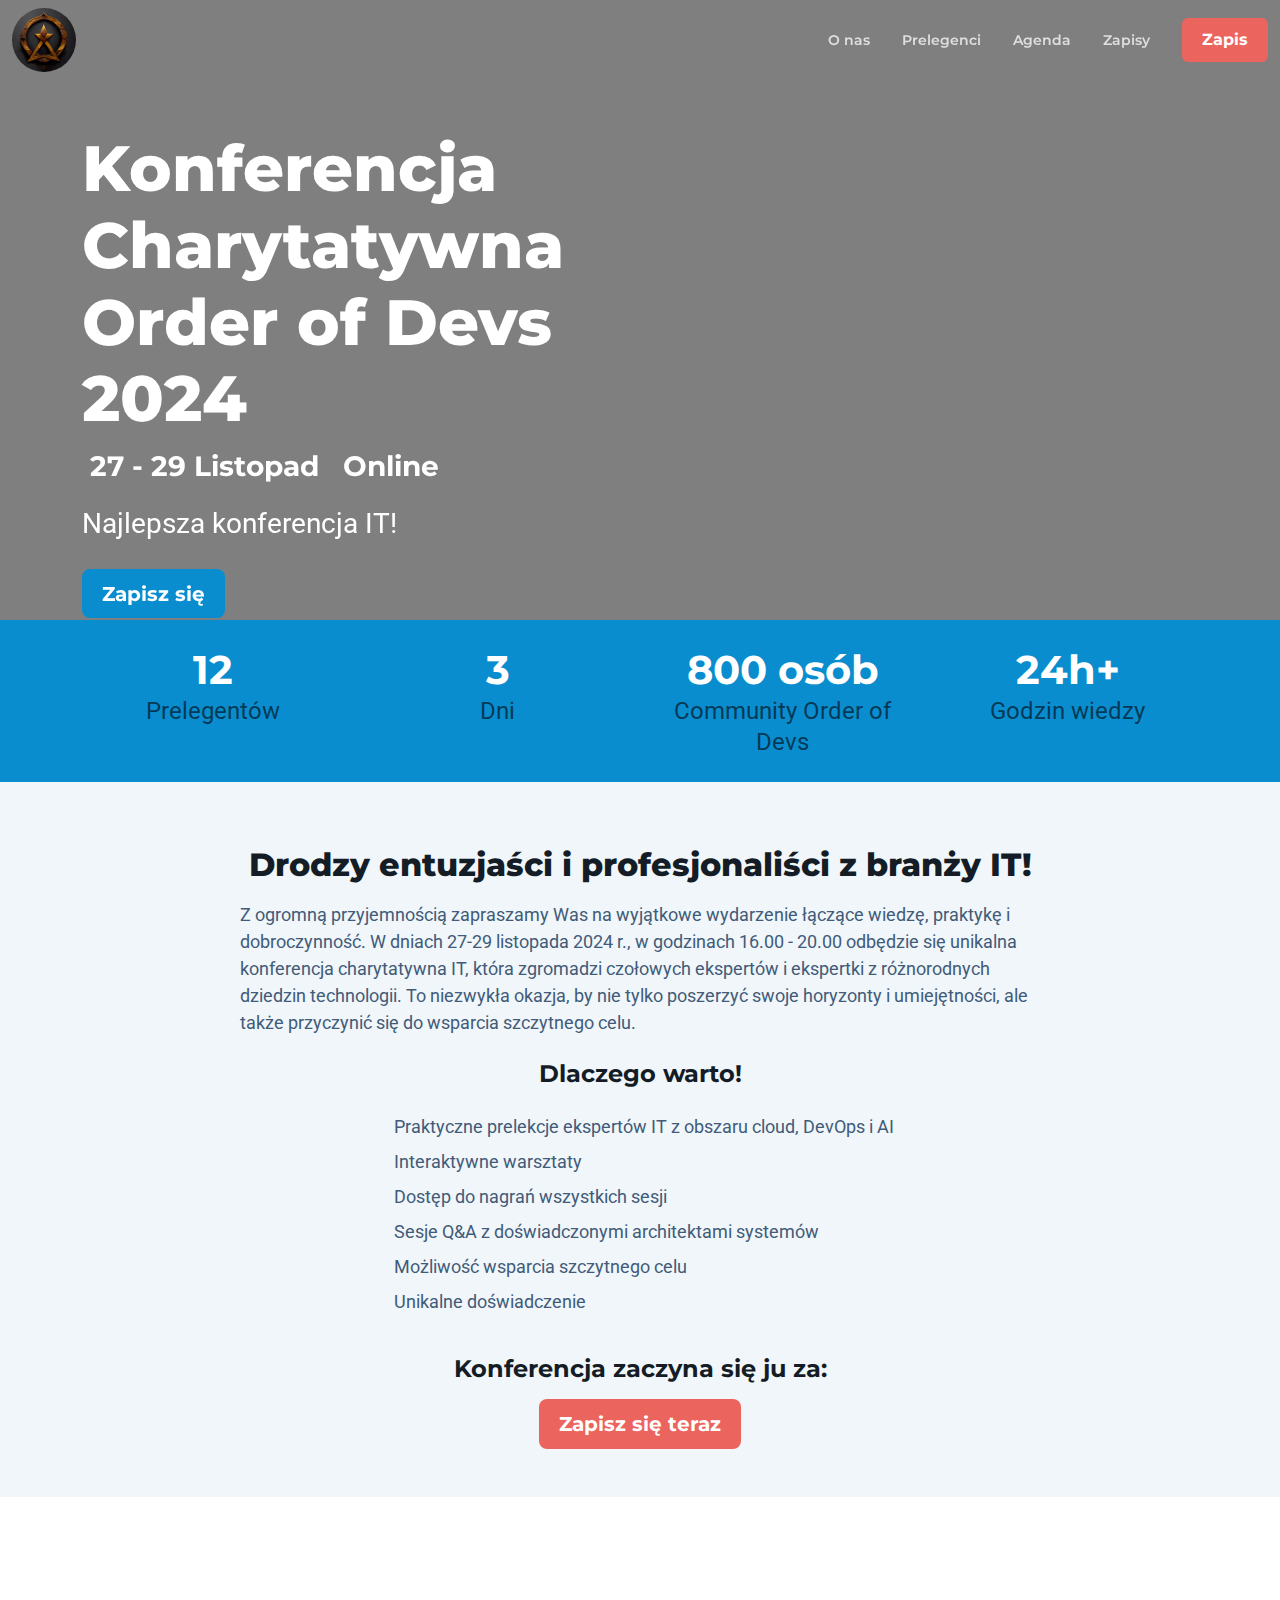
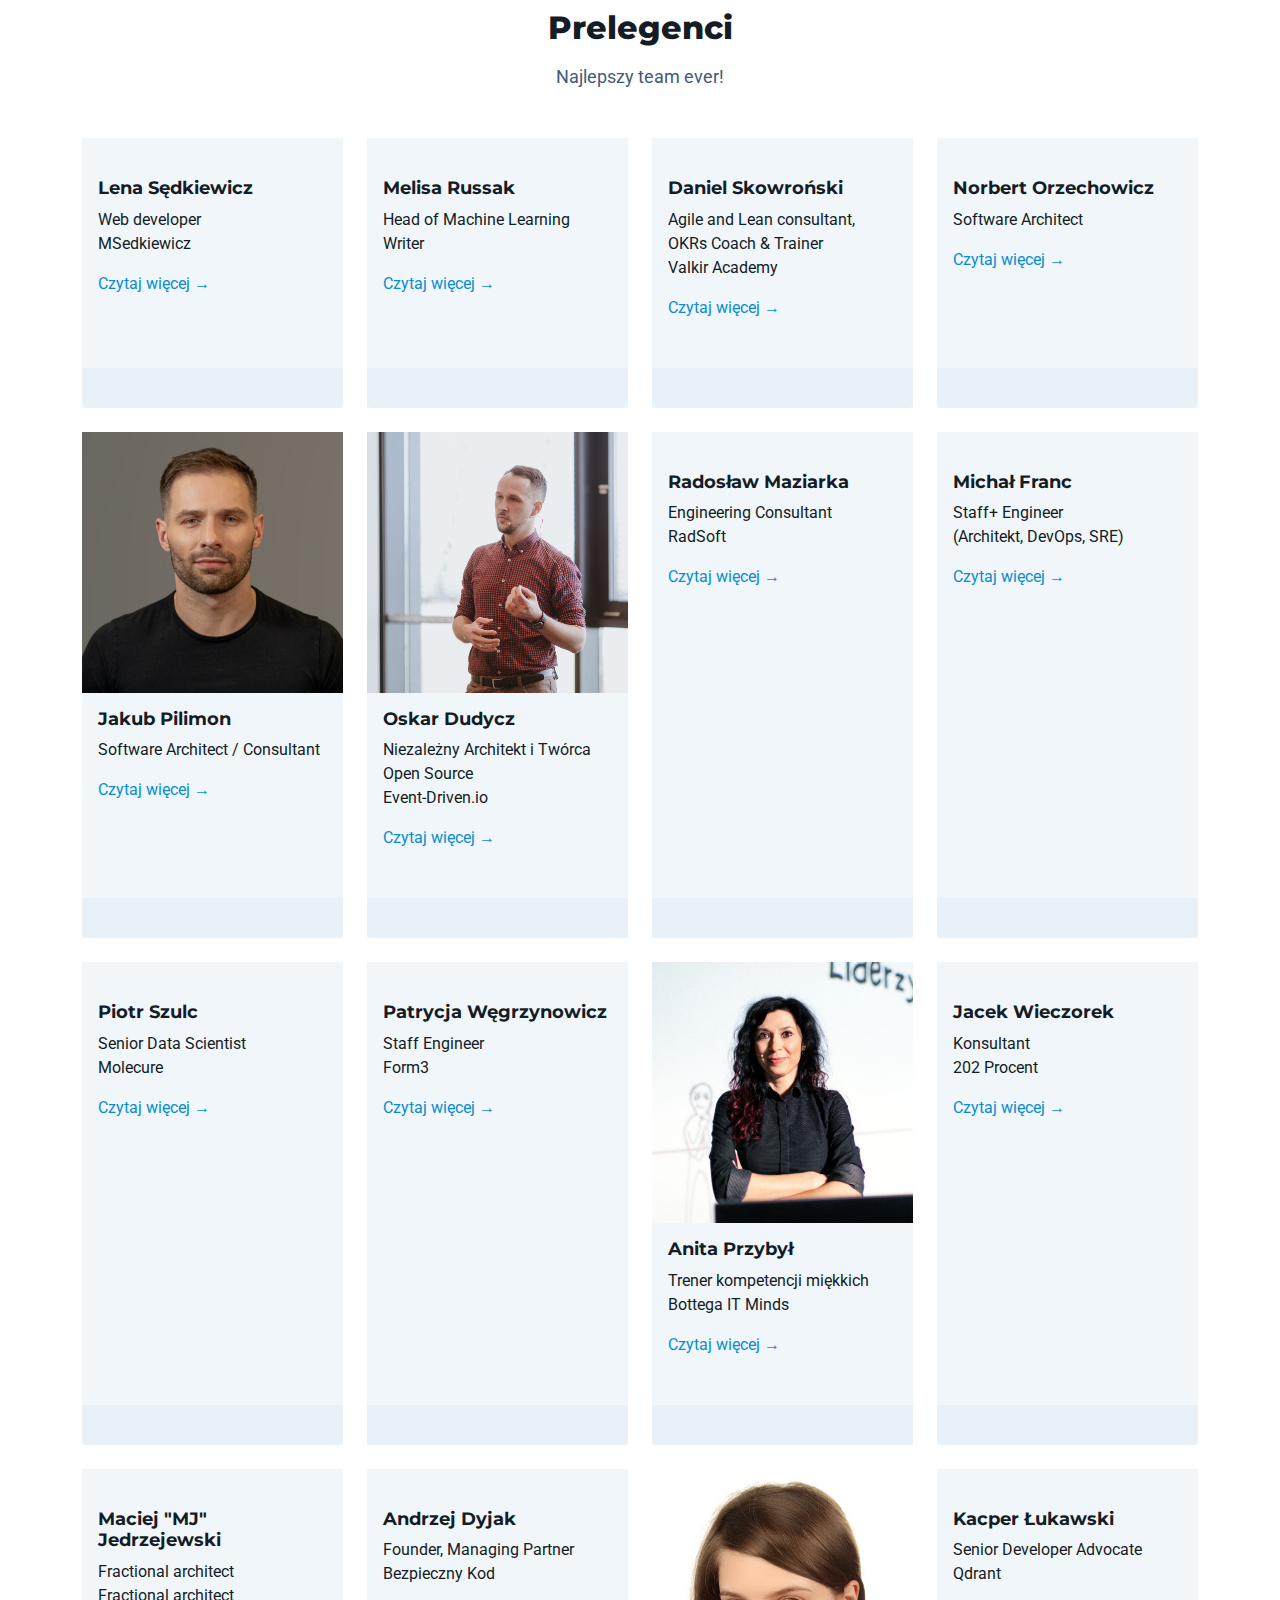
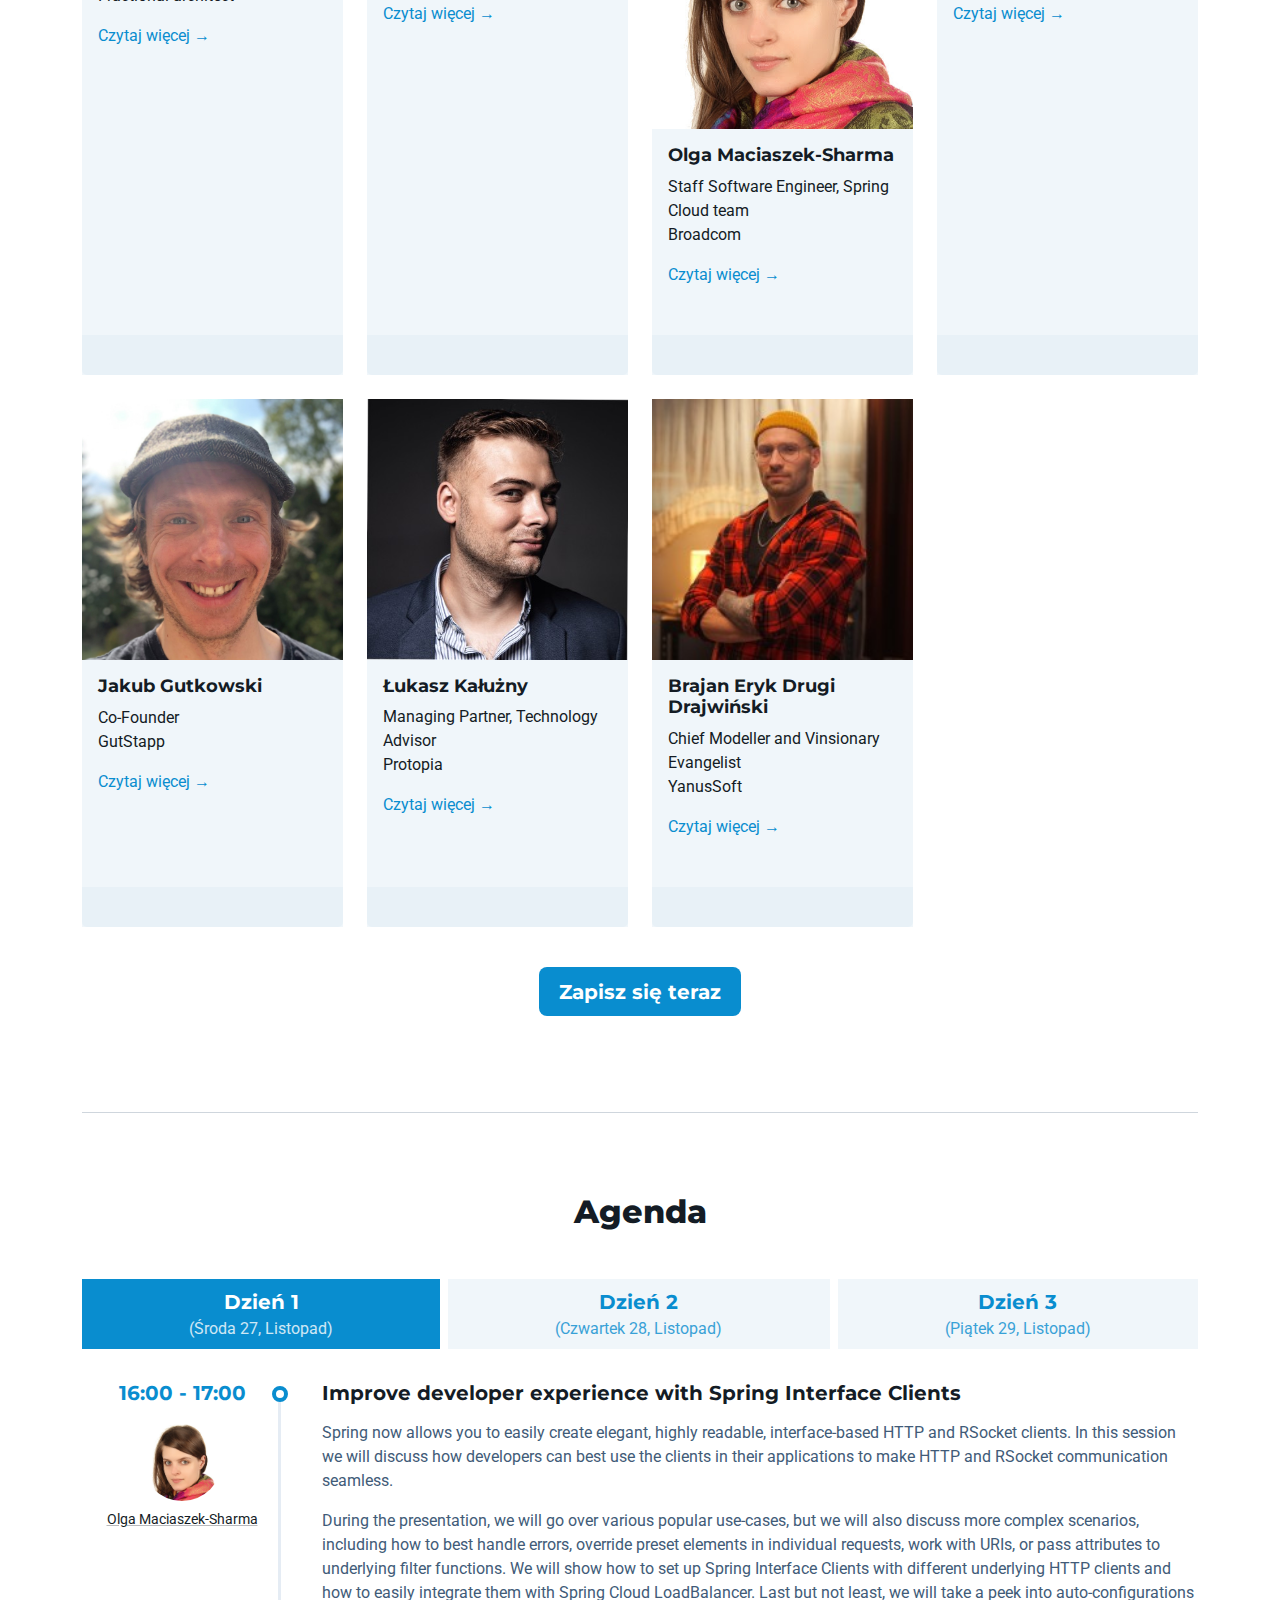
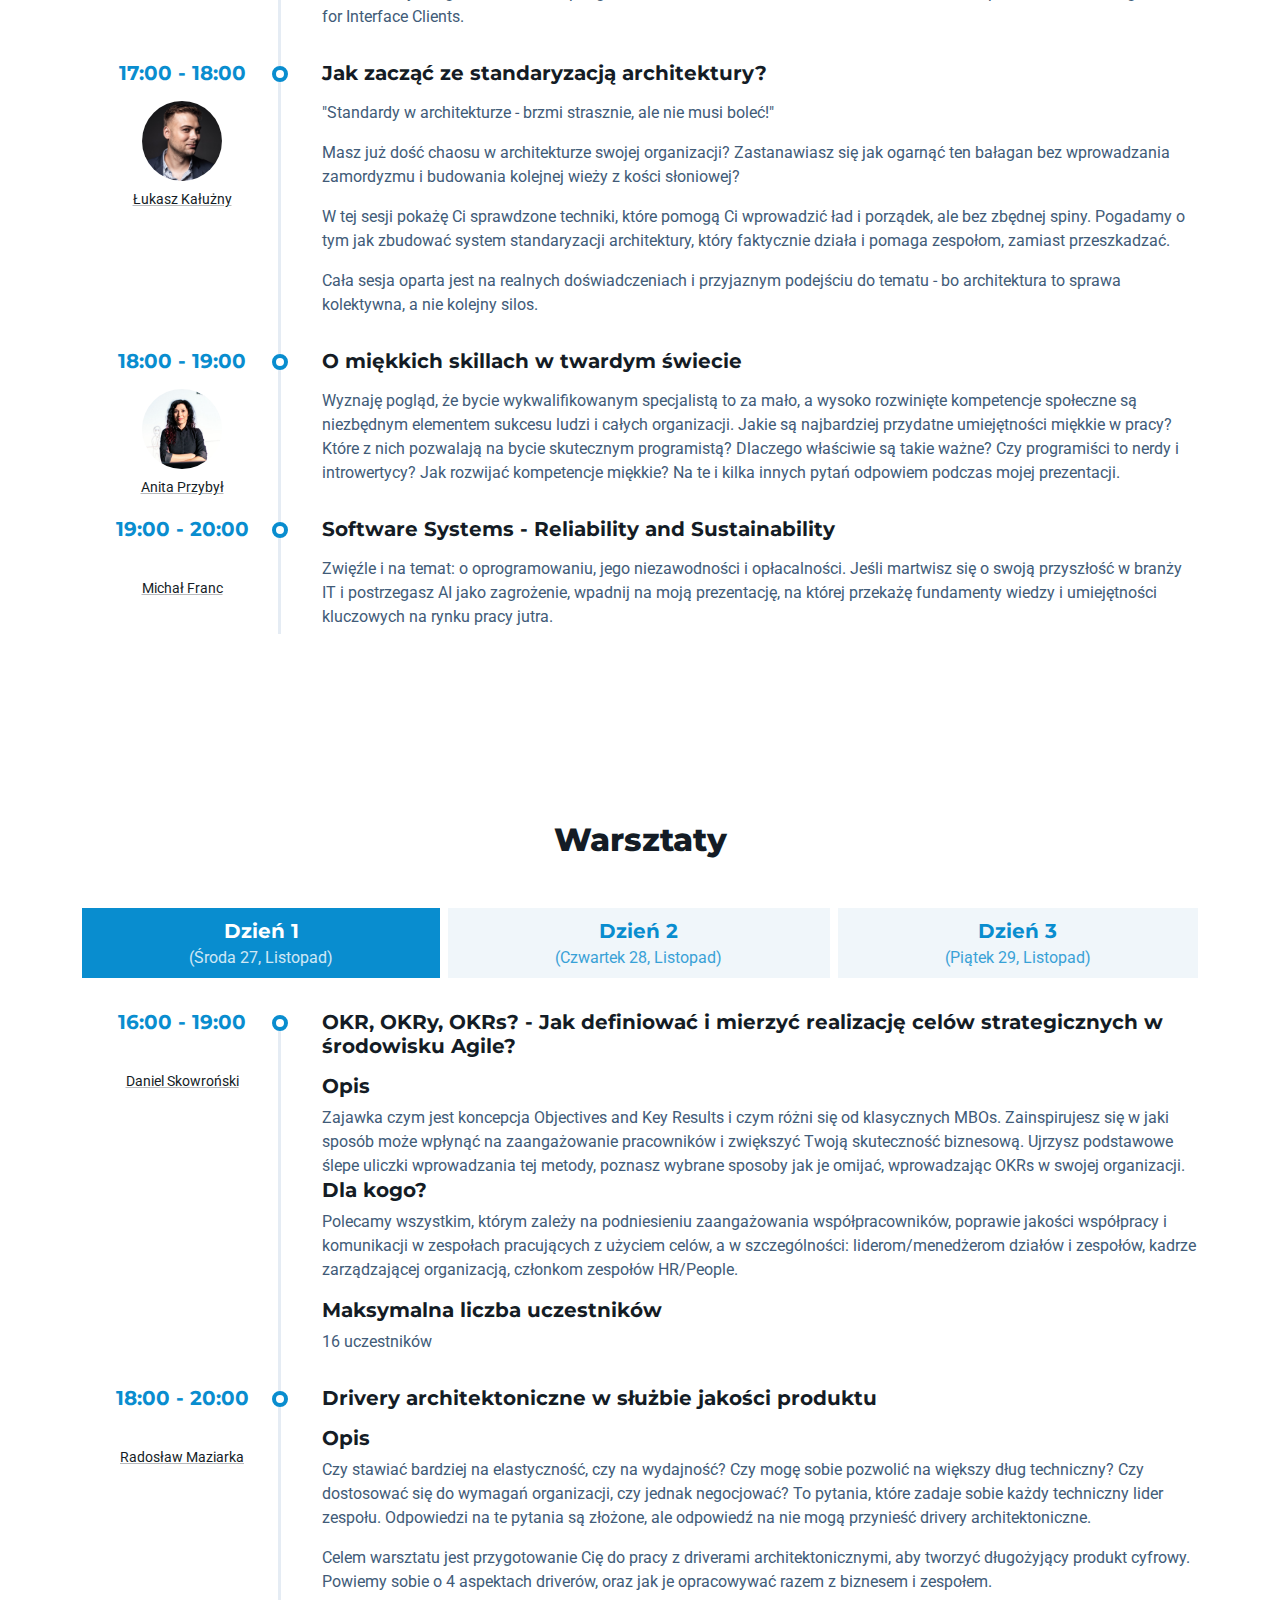
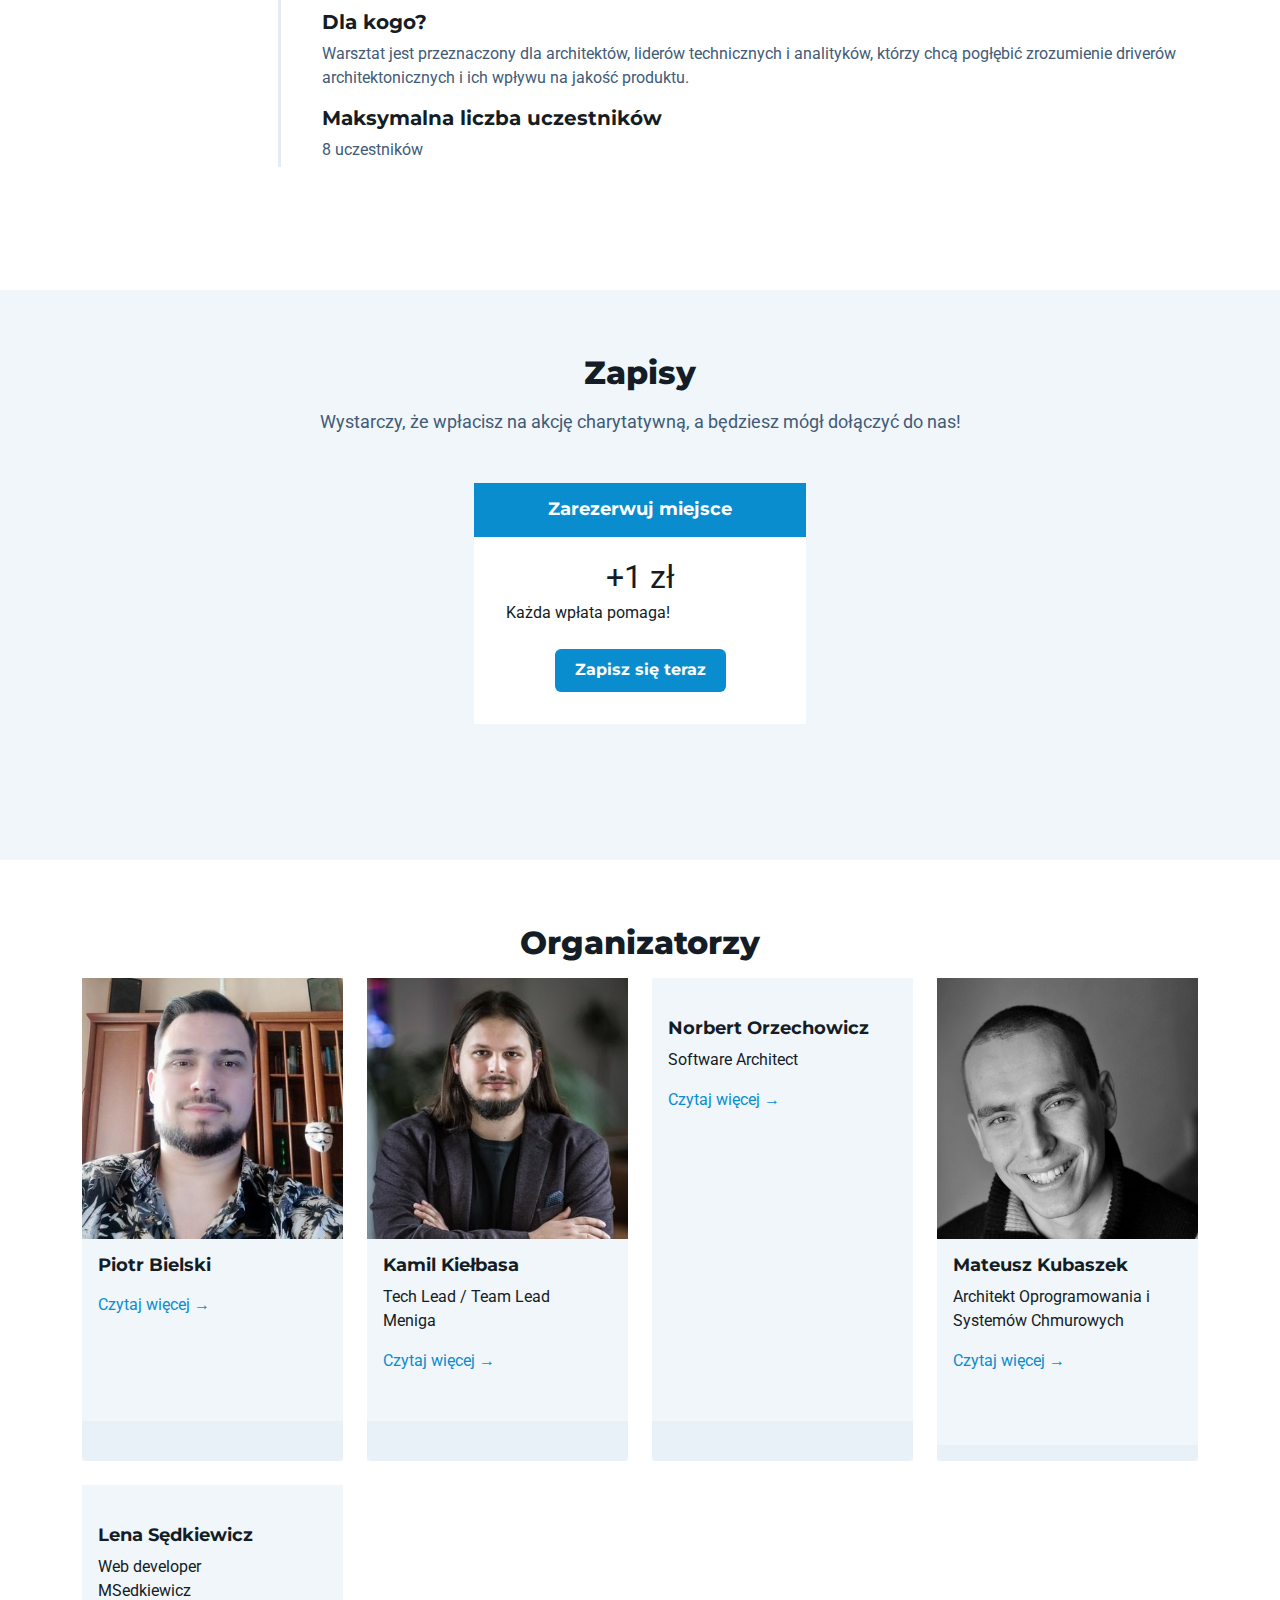
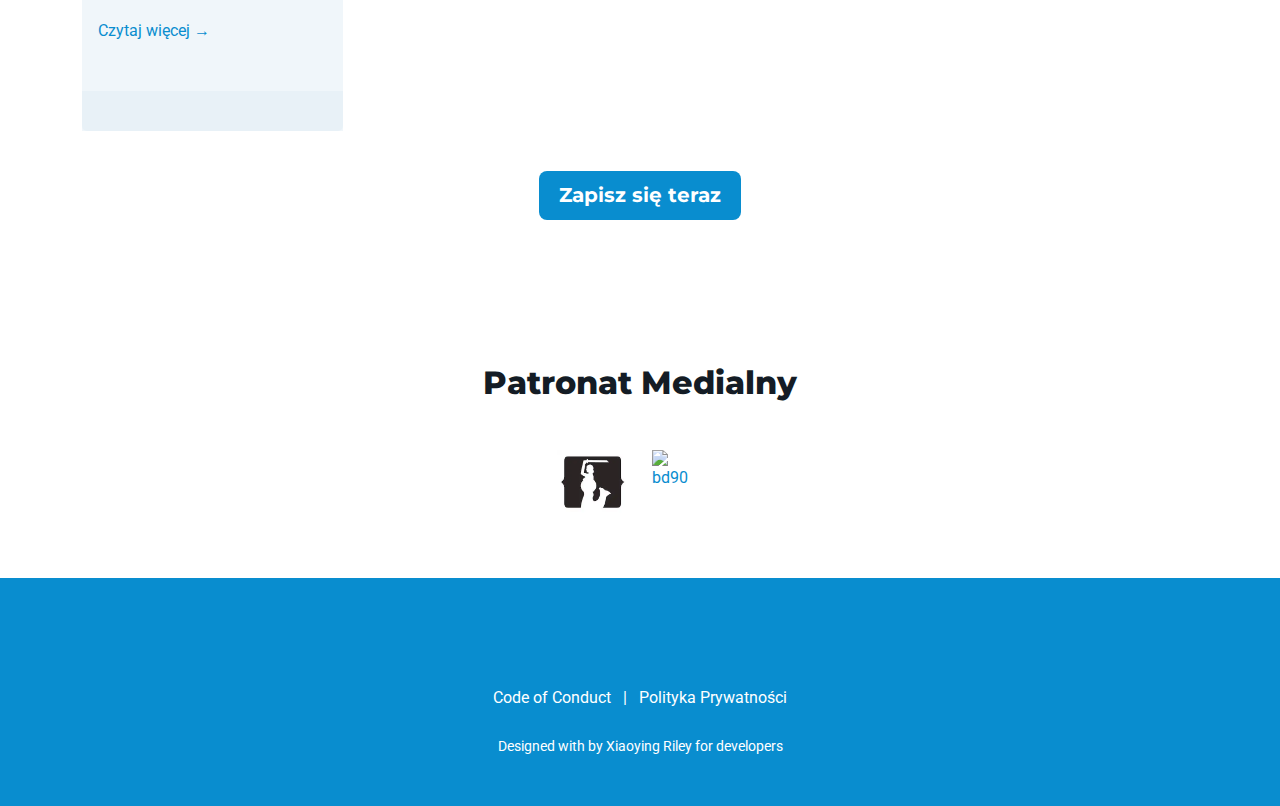
==== index.html @ 29f439e9 "Add cookie banner" ====
<!DOCTYPE html>
<html lang="pl">
    <head>
        <!-- Google tag (gtag.js) -->
        <script async src="https://www.googletagmanager.com/gtag/js?id=G-J03H31BQKV"></script>
        <script>
            window.dataLayer = window.dataLayer || [];
            function gtag(){dataLayer.push(arguments);}
            gtag('js', new Date());

            gtag('config', 'G-J03H31BQKV');
        </script>
        <title>Order Of Devs - Konferencja Charytatywna 2024</title>
        <!-- Meta -->
        <meta charset="utf-8">
        <meta http-equiv="X-UA-Compatible" content="IE=edge">
        <meta name="viewport" content="width=device-width, initial-scale=1.0">
        <meta name="description" content="Order of Devs - Konferencja Charytatywna 2024">
        <meta name="author" content="Order of Devs Community">
        <meta property="og:image" content="https://www.orderofdevs.com/assets/images/logo.png">
        <meta property="og:title" content="Order of Devs - Konferencja Charytatywna 2024">
        <meta property="og:type" content="conferences" />
        <meta property="og:url" content="https://www.orderofdevs.com/">
        <link rel="shortcut icon" href="favicon.ico">
        <!-- Google Font -->
        <link href="https://fonts.googleapis.com/css?family=Montserrat:600,700,800|Roboto:300,400,700&display=swap" rel="stylesheet">
        <!-- FontAwesome JS-->
        <!-- <script defer src="assets/fontawesome/js/all.min.js"></script> -->
        <link rel="stylesheet" href="https://public-assets.tagconcierge.com/consent-banner/1.2.3/styles/light.css" />
        <script src="https://kit.fontawesome.com/973b008fc8.js" crossorigin="anonymous"></script>
        <!-- Theme CSS -->
        <link id="theme-style" rel="stylesheet" href="assets/css/theme.css">
    </head>
    <body>
        <header id="header" class="header fixed-top">
            <div class="branding">
                <div class="container-fluid">
                    <nav class="main-nav navbar navbar-expand-lg">
                        <div class="site-logo"><a class="scrollto" href="#hero-block"><img class="logo-icon" src="assets/images/logo.png" alt="logo"></a></div>
                        <div class="navbar-btn order-lg-2"><a class="btn btn-secondary" href="https://docs.google.com/forms/d/e/1FAIpQLSeWtWe78b75ltNkxlzJ7hK_OrNbTj7BF53N20dAOKOcQBxLtA/viewform" target="_blank">Zapis</a></div>
                        <button class="navbar-toggler" type="button" data-bs-toggle="collapse" data-bs-target="#navigation" aria-controls="navigation" aria-expanded="false" aria-label="Toggle navigation">
                        <span class="navbar-toggler-icon"></span>
                        </button>
                        <div id="navigation" class="navbar-collapse collapse  justify-content-lg-end me-lg-3">
                            <ul class="nav navbar-nav">
                                <li class="nav-item"><a class="nav-link scrollto" href="#about-section">O nas</a></li>
                                <li class="nav-item"><a class="nav-link scrollto" href="#speakers-section">Prelegenci</a></li>
                                <li class="nav-item"><a class="nav-link scrollto" href="#schedule-section">Agenda</a></li>
                                <li class="nav-item"><a class="nav-link scrollto" href="#tickets-section">Zapisy</a></li>
                            </ul>
                            <!--//nav-->
                        </div>
                        <!--//navabr-collapse-->
                    </nav>
                    <!--//main-nav-->
                </div>
                <!--//container-->
            </div>
            <!--//branding-->
        </header>
        <!--//header-->
        <div id="hero-block" class="hero-block">
            <div id="hero-carousel" class="hero-carousel carousel slide carousel-fade" data-ride="carousel">
                <div class="carousel-inner">
                    <div class="carousel-item-1 carousel-item active">
                    </div>
                    <div class="carousel-item-2 carousel-item">
                    </div>
                    <div class="carousel-item-3 carousel-item">
                    </div>
                </div>
            </div>
            <div class="hero-block-mask"></div>
            <div class="container">
                <div class="hero-text-block">
                    <h1 class="hero-heading mb-2">Konferencja Charytatywna Order of Devs 2024</h1>
                    <div class="hero-meta mb-3"><i class="far fa-calendar-alt me-2"></i>27 - 29 Listopad <i class="fas fa-map-marker-alt mx-2"></i>Online</div>
                    <div class="hero-intro mb-4">Najlepsza konferencja IT!</div>
                    <div class="hero-cta"><a class="btn btn-primary btn-lg" href="https://docs.google.com/forms/d/e/1FAIpQLSeWtWe78b75ltNkxlzJ7hK_OrNbTj7BF53N20dAOKOcQBxLtA/viewform" target="_blank">Zapisz się</a></div>
                </div>
                <!--//hero-text-block-->
            </div>
            <!--//container-->
        </div>
        <!--//hero-block-->
        <div class="stats-block theme-bg-primary text-white py-4 text-center">
            <div class="container">
                <div class="row">
                    <div class="col-6 col-md-3">
                        <div class="item">
                            <div class="number">12</div>
                            <div class="unit">Prelegentów</div>
                        </div>
                        <!--//item-->
                    </div>
                    <!--//col-->
                    <div class="col-6 col-md-3">
                        <div class="item">
                            <div class="number">3</div>
                            <div class="unit">Dni</div>
                        </div>
                        <!--//item-->
                    </div>
                    <!--//col-->
                    <div class="col-6 col-md-3">
                        <div class="item">
                            <div class="number">800 osób</div>
                            <div class="unit">Community Order of Devs</div>
                        </div>
                        <!--//item-->
                    </div>
                    <!--//col-->
                    <div class="col-6 col-md-3">
                        <div class="item">
                            <div class="number">24h+</div>
                            <div class="unit">Godzin wiedzy</div>
                        </div>
                        <!--//item-->
                    </div>
                    <!--//col-->
                </div>
            </div>
            <!--//container-->
        </div>
        <!--//stats-block-->
        <section id="about-section" class="about-section section theme-bg-light">
            <div class="container">
                <h3 class="section-heading text-center mb-3">Drodzy entuzjaści i profesjonaliści z branży IT!</h3>
                <div class="section-intro single-col-max mx-auto mb-4">Z ogromną przyjemnością zapraszamy Was na wyjątkowe wydarzenie łączące wiedzę, praktykę i dobroczynność. W dniach 27-29 listopada 2024 r., w godzinach 16.00 - 20.00 odbędzie się unikalna konferencja charytatywna IT, która zgromadzi czołowych ekspertów i ekspertki z różnorodnych dziedzin technologii. To niezwykła okazja, by nie tylko poszerzyć swoje horyzonty i umiejętności, ale także przyczynić się do wsparcia szczytnego celu.
                </div>
                <div class="benefits-list text-center mb-3">
                    <h4 class="text-center mb-4">Dlaczego warto!</h4>
                    <ul class="list-unstyled text-start d-inline-block">
                        <li><i class="fas fa-check-circle me-2"></i>Praktyczne prelekcje ekspertów IT z obszaru cloud, DevOps i AI</li>
                        <li><i class="fas fa-check-circle me-2"></i>Interaktywne warsztaty</li>
                        <li><i class="fas fa-check-circle me-2"></i>Dostęp do nagrań wszystkich sesji</li>
                        <li><i class="fas fa-check-circle me-2"></i>Sesje Q&A z doświadczonymi architektami systemów</li>
                        <li><i class="fas fa-check-circle me-2"></i>Możliwość wsparcia szczytnego celu</li>
                        <li><i class="fas fa-check-circle me-2"></i>Unikalne doświadczenie</li>
                    </ul>
                </div>
                <!--//benefits-list-->
                <div class="event-countdown text-center mb-3">
                    <h4 class="countdown-intro mb-2 text-center mb-3">Konferencja zaczyna się ju za:</h4>
                    <div id="countdown-box" class="countdown-box"></div>
                </div>
                <!--//event-countdown-->
                <div class="about-cta text-center mb-5"><a class="btn btn-secondary btn-lg  mb-5" href="https://docs.google.com/forms/d/e/1FAIpQLSeWtWe78b75ltNkxlzJ7hK_OrNbTj7BF53N20dAOKOcQBxLtA/viewform" target="_blank">Zapisz się teraz</a></div>
            </div>
            <!--//container-->
        </section>
        <!--//about-section-->
        <section id="speakers-section" class="speakers-section section">
            <div class="container">
                <h3 class="section-heading text-center mb-3">Prelegenci</h3>
                <div class="section-intro text-center single-col-max mx-auto mb-5">Najlepszy team ever!</div>
                <div class="row">
                    <div class="col-6 col-lg-3 mb-4">
                        <div class="card rounded-0">
                            <a href="#modal-speaker-1" data-bs-toggle="modal" data-bs-target="#modal-speaker-1"><img src="assets/images/speakers/msedkiewicz.jpg" class="card-img-top rounded-0" alt=""></a>
                            <div class="card-body">
                                <h5 class="card-title mb-2">Lena Sędkiewicz</h5>
                                <div class="card-text mb-3">
                                    <div class="meta">Web developer</div>
                                    <div class="meta">MSedkiewicz</div>
                                </div>
                                <!--//card-text-->
                                <a href="#modal-speaker-1" data-bs-toggle="modal" data-bs-target="#modal-speaker-1">Czytaj więcej &rarr;</a>
                            </div>
                            <!--//card-->
                            <div class="card-footer text-muted">
                                <ul class="social-list list-inline mb-0">
                                    <li class="list-inline-item"><a href="https://www.linkedin.com/in/lena-sedkiewicz"><i class="fa-brands fa-linkedin-in fa-fw"></i></a></li>
                                    <li class="list-inline-item"><a  href="https://github.com/lenasedkiewicz"><i class="fa-brands fa-github fa-fw"></i></a></li>
                                    <li class="list-inline-item"><a  href="https://msedkiewicz.pl/"><i class="fa-solid fa-globe-pointer"></i></li>
                                    </a></li>
                                </ul>
                                <!--//social-list-->
                            </div>
                        </div>
                        <!--//card-->
                    </div>
                    <!--//col-->
                    <div class="col-6 col-lg-3 mb-4">
                        <div class="card rounded-0">
                            <a href="#modal-speaker-9" data-bs-toggle="modal" data-bs-target="#modal-speaker-9"><img src="assets/images/speakers/melisa.jpeg" class="card-img-top rounded-0" alt=""></a>
                            <div class="card-body">
                                <h5 class="card-title mb-2">Melisa Russak</h5>
                                <div class="card-text mb-3">
                                    <div class="meta">Head of Machine Learning</div>
                                    <div class="meta">Writer</div>
                                </div>
                                <!--//card-text-->
                                <a href="#modal-speaker-9" data-bs-toggle="modal" data-bs-target="#modal-speaker-9">Czytaj więcej &rarr;</a>
                            </div>
                            <!--//card-->
                            <div class="card-footer text-muted">
                                <ul class="social-list list-inline mb-0">
                                    <li class="list-inline-item"><a href="https://www.linkedin.com/in/melisa-russak-5b7987145/"><i class="fa-brands fa-linkedin-in fa-fw"></i></a></li>
                                </ul>
                                <!--//social-list-->
                            </div>
                        </div>
                        <!--//card-->
                    </div>
                    <!--//col-->
                    <div class="col-6 col-lg-3 mb-4">
                        <div class="card rounded-0">
                            <a href="#modal-speaker-5" data-bs-toggle="modal" data-bs-target="#modal-speaker-5"><img src="assets/images/speakers/daniel.jpeg" class="card-img-top rounded-0" alt=""></a>
                            <div class="card-body">
                                <h5 class="card-title mb-2">Daniel Skowroński</h5>
                                <div class="card-text mb-3">
                                    <div class="meta">Agile and Lean consultant, OKRs Coach & Trainer</div>
                                    <div class="meta">Valkir Academy</div>
                                </div>
                                <!--//card-text-->
                                <a href="#modal-speaker-5" data-bs-toggle="modal" data-bs-target="#modal-speaker-5">Czytaj więcej &rarr;</a>
                            </div>
                            <!--//card-->
                            <div class="card-footer text-muted">
                                <ul class="social-list list-inline mb-0">
                                    <li class="list-inline-item"><a  href="https://www.linkedin.com/in/danielskowronski/"><i class="fa-brands fa-linkedin-in fa-fw"></i></a></li>
                                </ul>
                                <!--//social-list-->
                            </div>
                        </div>
                        <!--//card-->
                    </div>
                    <!--//col-->
                    <div class="col-6 col-lg-3 mb-4">
                        <div class="card rounded-0">
                            <a href="#modal-speaker-4" data-bs-toggle="modal" data-bs-target="#modal-speaker-4"><img src="assets/images/speakers/norbertphp.jpeg" class="card-img-top rounded-0" alt=""></a>
                            <div class="card-body">
                                <h5 class="card-title mb-2">Norbert Orzechowicz</h5>
                                <div class="card-text mb-3">
                                    <div class="meta">Software Architect</div>
                                    <div class="meta"></div>
                                </div>
                                <!--//card-text-->
                                <a href="#modal-speaker-4" data-bs-toggle="modal" data-bs-target="#modal-speaker-4">Czytaj więcej &rarr;</a>
                            </div>
                            <!--//card-->
                            <div class="card-footer text-muted">
                                <ul class="social-list list-inline mb-0">
                                    <li class="list-inline-item"><a  href="https://x.com/norbert_tech"><i class="fa-brands fa-x-twitter fa-fw"></i></a></li>
                                    <li class="list-inline-item"><a  href="https://github.com/norberttech"><i class="fa-brands fa-github fa-fw"></i></a></li>
                                    <li class="list-inline-item"><a href="https://norbert.tech"><i class="fa-solid fa-globe-pointer"></i></a></li>
                                </ul>
                                <!--//social-list-->
                            </div>
                        </div>
                        <!--//card-->
                    </div>
                    <div class="col-6 col-lg-3 mb-4">
                        <div class="card rounded-0">
                            <a href="#modal-speaker-16" data-bs-toggle="modal" data-bs-target="#modal-speaker-16"><img src="assets/images/speakers/kuba.png" class="card-img-top rounded-0" alt=""></a>
                            <div class="card-body">
                                <h5 class="card-title mb-2">Jakub Pilimon</h5>
                                <div class="card-text mb-3">
                                    <div class="meta">Software Architect / Consultant</div>
                                    <div class="meta"></div>
                                </div>
                                <!--//card-text-->
                                <a href="#modal-speaker-16" data-bs-toggle="modal" data-bs-target="#modal-speaker-16">Czytaj więcej &rarr;</a>
                            </div>
                            <!--//card-->
                            <div class="card-footer text-muted">
                                <ul class="social-list list-inline mb-0">
                                    <li class="list-inline-item"><a href="https://softwarearchetypes.com/"><i class="fa-solid fa-globe-pointer"></i></a></li>
                                </ul>
                                <!--//social-list-->
                            </div>
                        </div>
                        <!--//card-->
                    </div>
                    <!--//col-->
                    <!-- <div class="col-6 col-lg-3 mb-4">
                        <div class="card rounded-0">
                        	<a href="#modal-speaker-1" data-bs-toggle="modal" data-bs-target="#modal-speaker-1"><img src="assets/images/speakers/kuba.png" class="card-img-top rounded-0" alt=""></a>
                        	<div class="card-body">
                        		<h5 class="card-title mb-2">Jakub Pilimon</h5>
                        		<div class="card-text mb-3">
                        			<div class="meta">Software Architect</div>
                        			<div class="meta">GitHub</div>
                        		</div>
                        		<a href="#modal-speaker-1" data-bs-toggle="modal" data-bs-target="#modal-speaker-1">Czytaj więcej &rarr;</a>
                        	</div>
                        	<div class="card-footer text-muted">
                        		<ul class="social-list list-inline mb-0">
                        			<li class="list-inline-item"><a  href="#"><i class="fa-brands fa-x-twitter fa-fw"></i></a></li>
                        			<li class="list-inline-item"><a  href="#"><i class="fa-brands fa-linkedin-in fa-fw"></i></a></li>
                        			<li class="list-inline-item"><a  href="#"><i class="fa-brands fa-github fa-fw"></i></a></li>
                        		</ul>
                        	</div>
                        </div>
                        </div> -->
                    <div class="col-6 col-lg-3 mb-4">
                        <div class="card rounded-0">
                            <a href="#modal-speaker-3" data-bs-toggle="modal" data-bs-target="#modal-speaker-3"><img src="assets/images/speakers/oskar2.jpg" class="card-img-top rounded-0" alt=""></a>
                            <div class="card-body">
                                <h5 class="card-title mb-2">Oskar Dudycz</h5>
                                <div class="card-text mb-3">
                                    <div class="meta">Niezależny Architekt i Twórca Open Source</div>
                                    <div class="meta">Event-Driven.io</div>
                                </div>
                                <!--//card-text-->
                                <a href="#modal-speaker-3" data-bs-toggle="modal" data-bs-target="#modal-speaker-3">Czytaj więcej &rarr;</a>
                            </div>
                            <!--//card-->
                            <div class="card-footer text-muted">
                                <ul class="social-list list-inline mb-0">
                                    <li class="list-inline-item"><a href="https://event-driven.io/"><i class="fa-solid fa-globe-pointer"></i></a></li>
                                    <li class="list-inline-item"><a href="https://www.architecture-weekly.com/"><i class="fa-solid fa-globe-pointer"></i></a></li>
                                    <li class="list-inline-item"><a href="https://pl.linkedin.com/in/oskardudycz"><i class="fa-brands fa-linkedin-in fa-fw"></i></a></li>
                                </ul>
                                <!--//social-list-->
                            </div>
                        </div>
                        <!--//card-->
                    </div>
                    <!--//col-->
                    <div class="col-6 col-lg-3 mb-4">
                        <div class="card rounded-0">
                            <a href="#modal-speaker-2" data-bs-toggle="modal" data-bs-target="#modal-speaker-2"><img src="assets/images/speakers/radek.jpeg" class="card-img-top rounded-0" alt=""></a>
                            <div class="card-body">
                                <h5 class="card-title mb-2">Radosław Maziarka</h5>
                                <div class="card-text mb-3">
                                    <div class="meta">Engineering Consultant</div>
                                    <div class="meta">RadSoft</div>
                                </div>
                                <!--//card-text-->
                                <a href="#modal-speaker-2" data-bs-toggle="modal" data-bs-target="#modal-speaker-2">Czytaj więcej &rarr;</a>
                            </div>
                            <!--//card-->
                            <div class="card-footer text-muted">
                                <ul class="social-list list-inline mb-0">
                                    <li class="list-inline-item"><a  href="https://www.linkedin.com/in/radek-maziarka/"><i class="fa-brands fa-linkedin-in fa-fw"></i></a></li>
                                </ul>
                                <!--//social-list-->
                            </div>
                        </div>
                        <!--//card-->
                    </div>
                    <!--//col-->
                    <div class="col-6 col-lg-3 mb-4">
                        <div class="card rounded-0">
                            <a href="#modal-speaker-8" data-bs-toggle="modal" data-bs-target="#modal-speaker-8"><img src="assets/images/speakers/franc.jpg" class="card-img-top rounded-0" alt=""></a>
                            <div class="card-body">
                                <h5 class="card-title mb-2">Michał Franc</h5>
                                <div class="card-text mb-3">
                                    <div class="meta">Staff+ Engineer</div>
                                    <div class="meta">(Architekt, DevOps, SRE)</div>
                                </div>
                                <!--//card-text-->
                                <a href="#modal-speaker-8" data-bs-toggle="modal" data-bs-target="#modal-speaker-8">Czytaj więcej &rarr;</a>
                            </div>
                            <!--//card-->
                            <div class="card-footer text-muted">
                                <ul class="social-list list-inline mb-0">
                                    <li class="list-inline-item"><a href="https://mfranc.com/ "><i class="fa-solid fa-globe-pointer"></i></a></li>
                                    <li class="list-inline-item"><a href="https://www.linkedin.com/in/michalfranc1/"><i class="fa-brands fa-linkedin-in fa-fw"></i></a></li>
                                    <li class="list-inline-item"><a href="https://x.com/francmichal"><i class="fa-brands fa-x-twitter fa-fw"></i></a></li>
                                </ul>
                                <!--//social-list-->
                            </div>
                        </div>
                        <!--//card-->
                    </div>
                    <!--//col-->
                    <div class="col-6 col-lg-3 mb-4">
                        <div class="card rounded-0">
                            <a href="#modal-speaker-10" data-bs-toggle="modal" data-bs-target="#modal-speaker-10"><img src="assets/images/speakers/piotr_szulc.jpg" class="card-img-top rounded-0" alt=""></a>
                            <div class="card-body">
                                <h5 class="card-title mb-2">Piotr Szulc</h5>
                                <div class="card-text mb-3">
                                    <div class="meta">Senior Data Scientist</div>
                                    <div class="meta">Molecure</div>
                                </div>
                                <!--//card-text-->
                                <a href="#modal-speaker-10" data-bs-toggle="modal" data-bs-target="#modal-speaker-10">Czytaj więcej &rarr;</a>
                            </div>
                            <!--//card-->
                            <div class="card-footer text-muted">
                                <ul class="social-list list-inline mb-0">
                                    <li class="list-inline-item"><a href="https://danetyka.com/"><i class="fa-solid fa-globe-pointer"></i></a></li>
                                </ul>
                                <!--//social-list-->
                            </div>
                        </div>
                        <!--//card-->
                    </div>
                    <!--//col-->
                    <div class="col-6 col-lg-3 mb-4">
                        <div class="card rounded-0">
                            <a href="#modal-speaker-11" data-bs-toggle="modal" data-bs-target="#modal-speaker-11"><img src="assets/images/speakers/patrycja.png" class="card-img-top rounded-0" alt=""></a>
                            <div class="card-body">
                                <h5 class="card-title mb-2">Patrycja Węgrzynowicz</h5>
                                <div class="card-text mb-3">
                                    <div class="meta">Staff Engineer</div>
                                    <div class="meta">Form3</div>
                                </div>
                                <!--//card-text-->
                                <a href="#modal-speaker-11" data-bs-toggle="modal" data-bs-target="#modal-speaker-11">Czytaj więcej &rarr;</a>
                            </div>
                            <!--//card-->
                            <div class="card-footer text-muted">
                                <ul class="social-list list-inline mb-0">
                                    <li class="list-inline-item"><a href="https://www.linkedin.com/in/patrycjaw/"><i class="fa-brands fa-linkedin-in fa-fw"></i></a></li>
                                </ul>
                                <!--//social-list-->
                            </div>
                        </div>
                        <!--//card-->
                    </div>
                    <!--//col-->
                    <div class="col-6 col-lg-3 mb-4">
                        <div class="card rounded-0">
                            <a href="#modal-speaker-12" data-bs-toggle="modal" data-bs-target="#modal-speaker-12"><img src="assets/images/speakers/anita.png" class="card-img-top rounded-0" alt=""></a>
                            <div class="card-body">
                                <h5 class="card-title mb-2">Anita Przybył</h5>
                                <div class="card-text mb-3">
                                    <div class="meta">Trener kompetencji miękkich</div>
                                    <div class="meta">Bottega IT Minds</div>
                                </div>
                                <!--//card-text-->
                                <a href="#modal-speaker-12" data-bs-toggle="modal" data-bs-target="#modal-speaker-12">Czytaj więcej &rarr;</a>
                            </div>
                            <!--//card-->
                            <div class="card-footer text-muted">
                                <ul class="social-list list-inline mb-0">
                                    <li class="list-inline-item"><a href="https://softskilledlaprogramistow.pl"><i class="fa-solid fa-globe-pointer"></i></a></li>
                                    <li class="list-inline-item"><a href="https://www.linkedin.com/in/anita-przybyl"><i class="fa-brands fa-linkedin-in fa-fw"></i></a></li>
                                    <li class="list-inline-item"><a href="https://x.com/Anita_Przybyl"><i class="fa-brands fa-x-twitter fa-fw"></i></a></li>
                                    <li class="list-inline-item"><a href="https://www.instagram.com/anita_przybyl/"><i class="fa-brands fa-instagram"></i></a></li>
                                </ul>
                                <!--//social-list-->
                            </div>
                        </div>
                        <!--//card-->
                    </div>
                    <!--//col-->
                    <div class="col-6 col-lg-3 mb-4">
                        <div class="card rounded-0">
                            <a href="#modal-speaker-13" data-bs-toggle="modal" data-bs-target="#modal-speaker-13"><img src="assets/images/speakers/jacek.jpeg" class="card-img-top rounded-0" alt=""></a>
                            <div class="card-body">
                                <h5 class="card-title mb-2">Jacek Wieczorek</h5>
                                <div class="card-text mb-3">
                                    <div class="meta">Konsultant</div>
                                    <div class="meta">202 Procent</div>
                                </div>
                                <!--//card-text-->
                                <a href="#modal-speaker-13" data-bs-toggle="modal" data-bs-target="#modal-speaker-13">Czytaj więcej &rarr;</a>
                            </div>
                            <!--//card-->
                            <div class="card-footer text-muted">
                                <ul class="social-list list-inline mb-0">
                                    <li class="list-inline-item"><a href="https://jacekwieczorek.pl"><i class="fa-solid fa-globe-pointer"></i></a></li>
                                    <li class="list-inline-item"><a href="https://porzadnyagile.pl"><i class="fa-solid fa-globe-pointer"></i></a></li>
                                    <li class="list-inline-item"><a href="https://www.linkedin.com/in/jacekwieczorek/"><i class="fa-brands fa-linkedin-in fa-fw"></i></a></li>
                                </ul>
                                <!--//social-list-->
                            </div>
                        </div>
                        <!--//card-->
                    </div>
                    <!--//col-->
                    <div class="col-6 col-lg-3 mb-4">
                        <div class="card rounded-0">
                            <a href="#modal-speaker-7" data-bs-toggle="modal" data-bs-target="#modal-speaker-7"><img src="assets/images/speakers/mj.png" class="card-img-top rounded-0" alt=""></a>
                            <div class="card-body">
                                <h5 class="card-title mb-2">Maciej "MJ" Jedrzejewski</h5>
                                <div class="card-text mb-3">
                                    <div class="meta">Fractional architect</div>
                                    <div class="meta">Fractional architect</div>
                                </div>
                                <!--//card-text-->
                                <a href="#modal-speaker-7" data-bs-toggle="modal" data-bs-target="#modal-speaker-7">Czytaj więcej &rarr;</a>
                            </div>
                            <!--//card-->
                            <div class="card-footer text-muted">
                                <ul class="social-list list-inline mb-0">
                                    <li class="list-inline-item"><a href="https://newsletter.fractionalarchitect.io"><i class="fa-solid fa-globe-pointer"></i></a></li>
                                    <li class="list-inline-item"><a href="https://leanpub.com/master-software-architecture"><i class="fa-solid fa-book"></i></a></li>
                                    <li class="list-inline-item"><a href="https://www.linkedin.com/in/jedrzejewski-maciej"><i class="fa-brands fa-linkedin-in fa-fw"></i></a></li>
                                </ul>
                                <!--//social-list-->
                            </div>
                        </div>
                        <!--//card-->
                    </div>
                    <!--//col-->
                    <div class="col-6 col-lg-3 mb-4">
                        <div class="card rounded-0">
                            <a href="#modal-speaker-14" data-bs-toggle="modal" data-bs-target="#modal-speaker-14"><img src="assets/images/speakers/andrzej.webp" class="card-img-top rounded-0" alt=""></a>
                            <div class="card-body">
                                <h5 class="card-title mb-2">Andrzej Dyjak</h5>
                                <div class="card-text mb-3">
                                    <div class="meta">Founder, Managing Partner</div>
                                    <div class="meta">Bezpieczny Kod</div>
                                </div>
                                <!--//card-text-->
                                <a href="#modal-speaker-14" data-bs-toggle="modal" data-bs-target="#modal-speaker-14">Czytaj więcej &rarr;</a>
                            </div>
                            <!--//card-->
                            <div class="card-footer text-muted">
                                <ul class="social-list list-inline mb-0">
                                    <li class="list-inline-item"><a href="https://bezpiecznykod.pl"><i class="fa-solid fa-globe-pointer"></i></a></li>
                                    <li class="list-inline-item"><a href="https://dyjak.me"><i class="fa-solid fa-globe-pointer"></i></a></li>
                                </ul>
                                <!--//social-list-->
                            </div>
                        </div>
                        <!--//card-->
                    </div>
                    <!--//col-->
                    <div class="col-6 col-lg-3 mb-4">
                        <div class="card rounded-0">
                            <a href="#modal-speaker-17" data-bs-toggle="modal" data-bs-target="#modal-speaker-17"><img src="assets/images/speakers/olga.jpg" class="card-img-top rounded-0" alt=""></a>
                            <div class="card-body">
                                <h5 class="card-title mb-2">Olga Maciaszek-Sharma</h5>
                                <div class="card-text mb-3">
                                    <div class="meta">Staff Software Engineer, Spring Cloud team</div>
                                    <div class="meta">Broadcom</div>
                                </div>
                                <!--//card-text-->
                                <a href="#modal-speaker-17" data-bs-toggle="modal" data-bs-target="#modal-speaker-17">Czytaj więcej &rarr;</a>
                            </div>
                            <!--//card-->
                            <div class="card-footer text-muted">
                                <ul class="social-list list-inline mb-0">
                                    <li class="list-inline-item"><a href="https://github.com/OlgaMaciaszek"><i class="fa-brands fa-github fa-fw"></i></a></li>
                                </ul>
                                <!--//social-list-->
                            </div>
                        </div>
                        <!--//card-->
                    </div>
                    <!--//col-->
                    <div class="col-6 col-lg-3 mb-4">
                        <div class="card rounded-0">
                            <a href="#modal-speaker-15" data-bs-toggle="modal" data-bs-target="#modal-speaker-15"><img src="assets/images/speakers/kacper.jpeg" class="card-img-top rounded-0" alt=""></a>
                            <div class="card-body">
                                <h5 class="card-title mb-2">Kacper Łukawski</h5>
                                <div class="card-text mb-3">
                                    <div class="meta">Senior Developer Advocate</div>
                                    <div class="meta">Qdrant</div>
                                </div>
                                <!--//card-text-->
                                <a href="#modal-speaker-15" data-bs-toggle="modal" data-bs-target="#modal-speaker-15">Czytaj więcej &rarr;</a>
                            </div>
                            <!--//card-->
                            <div class="card-footer text-muted">
                                <ul class="social-list list-inline mb-0">
                                    <li class="list-inline-item"><a href="https://www.linkedin.com/in/kacperlukawski"><i class="fa-brands fa-linkedin-in fa-fw"></i></a></li>
                                </ul>
                                <!--//social-list-->
                            </div>
                        </div>
                        <!--//card-->
                    </div>
                    <div class="col-6 col-lg-3 mb-4">
                        <div class="card rounded-0">
                            <a href="#modal-speaker-18" data-bs-toggle="modal" data-bs-target="#modal-speaker-18"><img src="assets/images/speakers/gutek.jpg" class="card-img-top rounded-0" alt=""></a>
                            <div class="card-body">
                                <h5 class="card-title mb-2">Jakub Gutkowski</h5>
                                <div class="card-text mb-3">
                                    <div class="meta">Co-Founder</div>
                                    <div class="meta">GutStapp</div>
                                </div>
                                <!--//card-text-->
                                <a href="#modal-speaker-18" data-bs-toggle="modal" data-bs-target="#modal-speaker-18">Czytaj więcej &rarr;</a>
                            </div>
                            <!--//card-->
                            <div class="card-footer text-muted">
                                <ul class="social-list list-inline mb-0">
                                    <li class="list-inline-item"><a href="https://linkedin.com/in/jakubg"><i class="fa-brands fa-linkedin-in fa-fw"></i></a></li>
                                    <li class="list-inline-item"><a href="https://twitter.com/gutek"><i class="fa-brands fa-x-twitter fa-fw"></i></a></li>
                                </ul>
                                <!--//social-list-->
                            </div>
                        </div>
                        <!--//card-->
                    </div>
                    <div class="col-6 col-lg-3 mb-4">
                        <div class="card rounded-0">
                            <a href="#modal-speaker-22" data-bs-toggle="modal" data-bs-target="#modal-speaker-22"><img src="assets/images/speakers/lukasz.jpeg" class="card-img-top rounded-0" alt=""></a>
                            <div class="card-body">
                                <h5 class="card-title mb-2">Łukasz Kałużny</h5>
                                <div class="card-text mb-3">
                                    <div class="meta">Managing Partner, Technology Advisor</div>
                                    <div class="meta">Protopia</div>
                                </div>
                                <!--//card-text-->
                                <a href="#modal-speaker-22" data-bs-toggle="modal" data-bs-target="#modal-speaker-22">Czytaj więcej &rarr;</a>
                            </div>
                            <!--//card-->
                            <div class="card-footer text-muted">
                                <ul class="social-list list-inline mb-0">
                                    <li class="list-inline-item"><a href="https://www.linkedin.com/in/lukaszkaluzny/"><i class="fa-brands fa-linkedin-in fa-fw"></i></a></li>
                                    <li class="list-inline-item"><a href="https://patoarchitekci.io/"><i class="fa-solid fa-globe-pointer"></i></a></li>
                                    <li class="list-inline-item"><a href="https://protopia.tech/"><i class="fa-solid fa-globe-pointer"></i></a></li>
                                </ul>
                                <!--//social-list-->
                            </div>
                        </div>
                        <!--//card-->
                    </div>
                    <div class="col-6 col-lg-3 mb-4">
                        <div class="card rounded-0">
                            <a href="#modal-speaker-69" data-bs-toggle="modal" data-bs-target="#modal-speaker-69"><img src="assets/images/speakers/brajan.jpeg" class="card-img-top rounded-0" alt=""></a>
                            <div class="card-body">
                                <h5 class="card-title mb-2">Brajan Eryk Drugi Drajwiński</h5>
                                <div class="card-text mb-3">
                                    <div class="meta">Chief Modeller and Vinsionary Evangelist</div>
                                    <div class="meta">YanusSoft
                                    </div>
                                </div>
                                <!--//card-text-->
                                <a href="#modal-speaker-69" data-bs-toggle="modal" data-bs-target="#modal-speaker-19">Czytaj więcej &rarr;</a>
                            </div>
                            <!--//card-->
                            <div class="card-footer text-muted">
                                <ul class="social-list list-inline mb-0">
                                    <li class="list-inline-item"><a href="https://linkedin.com/in/brajan-eryk-drugi-drajwi%C5%84ski-914aa02b5/"><i class="fa-brands fa-linkedin-in fa-fw"></i></a></li>
                                </ul>
                                <!--//social-list-->
                            </div>
                        </div>
                        <!--//card-->
                    </div>
                </div>
                <!--//row-->
                <div class="speakers-cta text-center py-3"><a class="btn btn-primary btn-lg" href="https://docs.google.com/forms/d/e/1FAIpQLSeWtWe78b75ltNkxlzJ7hK_OrNbTj7BF53N20dAOKOcQBxLtA/viewform" target="_blank">Zapisz się teraz</a></div>
            </div>
            <!--//container-->
        </section>
        <!--//speakers-section-->
        <div class="container">
            <hr>
        </div>
        <section id="schedule-section" class="schedule-section section">
            <div class="container">
                <h3 class="section-heading text-center mb-5">Agenda</h3>
                <!-- Nav tabs -->
                <ul class="schedule-nav nav nav-pills nav-fill" id="myTab" role="tablist">
                    <li class="nav-item me-2">
                        <a class="nav-link active" id="tab-1" data-bs-toggle="tab" href="#tab-1-content" role="tab" aria-controls="tab-1-content" aria-selected="true">
                        <span class="heading">Dzień 1</span>
                        <span class="meta">(Środa 27, Listopad)</span>
                        </a>
                    </li>
                    <li class="nav-item me-2">
                        <a class="nav-link" id="tab-2" data-bs-toggle="tab" href="#tab-2-content" role="tab" aria-controls="tab-2-content" aria-selected="false">
                        <span class="heading">Dzień 2</span>
                        <span class="meta">(Czwartek 28, Listopad)</span>
                        </a>
                    </li>
                    <li class="nav-item">
                        <a class="nav-link" id="tab-3" data-bs-toggle="tab" href="#tab-3-content" role="tab" aria-controls="tab-3-content" aria-selected="false">
                        <span class="heading">Dzień 3</span>
                        <span class="meta">(Piątek 29, Listopad)</span>
                        </a>
                    </li>
                </ul>
                <!-- Tab panes -->
                <div class="schedule-tab-content tab-content">
                    <div class="tab-pane active" id="tab-1-content" role="tabpanel" aria-labelledby="tab-1">
                        <div class="item item-talk">
                            <div class="meta">
                                <h4 class="time mb-3">16:00 - 17:00</h4>
                                <div class="profile">
                                    <a href="#modal-speaker-17" data-bs-toggle="modal" data-bs-target="#modal-speaker-17"><img class="profile-image rounded-circle  mb-2" src="assets/images/speakers/olga.jpg" alt=""></a>
                                    <div class="name"><a class="theme-link" href="#modal-speaker-17" data-bs-toggle="modal" data-bs-target="#modal-speaker-17">Olga Maciaszek-Sharma</a></div>
                                </div>
                                <!--//profile-->
                            </div>
                            <!--//meta-->
                            <div class="content">
                                <h3 class="title mb-3">Improve developer experience with Spring Interface Clients</h3>
                                <div class="desc">
                                    <p>Spring now allows you to easily create elegant, highly readable, interface-based HTTP and RSocket clients. In this session we will discuss how developers can best use the clients in their applications to make HTTP and RSocket communication seamless.</p>
                                    <p>During the presentation, we will go over various popular use-cases, but we will also discuss more complex scenarios, including how to best handle errors, override preset elements in individual requests, work with URIs, or pass attributes to underlying filter functions. We will show how to set up Spring Interface Clients with different underlying HTTP clients and how to easily integrate them with Spring Cloud LoadBalancer. Last but not least, we will take a peek into auto-configurations for Interface Clients.</p>
                                </div>
                            </div>
                            <!--//content-->
                        </div>
                        <!--//item-->
                        <div class="item item-talk">
                            <div class="meta">
                                <h4 class="time mb-3">17:00 - 18:00</h4>
                                <div class="profile">
                                    <a href="#modal-speaker-22" data-bs-toggle="modal" data-bs-target="#modal-speaker-22"><img class="profile-image rounded-circle  mb-2" src="assets/images/speakers/lukasz.jpeg" alt=""></a>
                                    <div class="name"><a class="theme-link" href="#modal-speaker-22" data-bs-toggle="modal" data-bs-target="#modal-speaker-22">Łukasz Kałużny</a></div>
                                </div>
                                <!--//profile-->
                            </div>
                            <!--//meta-->
                            <div class="content">
                                <h3 class="title mb-3">Jak zacząć ze standaryzacją architektury?</h3>
                                <div class="desc">
                                    <p>"Standardy w architekturze - brzmi strasznie, ale nie musi boleć!"</p>
                                    <p>Masz już dość chaosu w architekturze swojej organizacji? Zastanawiasz się jak ogarnąć ten bałagan bez wprowadzania zamordyzmu i budowania kolejnej wieży z kości słoniowej?</p>
                                    <p>W tej sesji pokażę Ci sprawdzone techniki, które pomogą Ci wprowadzić ład i porządek, ale bez zbędnej spiny. Pogadamy o tym jak zbudować system standaryzacji architektury, który faktycznie działa i pomaga zespołom, zamiast przeszkadzać.</p>
                                    <p>Cała sesja oparta jest na realnych doświadczeniach i przyjaznym podejściu do tematu - bo architektura to sprawa kolektywna, a nie kolejny silos.</p>
                                </div>
                            </div>
                            <!--//content-->
                        </div>
                        <!--//item-->
                        <div class="item item-other">
                            <div class="meta">
                                <h4 class="time mb-3">18:00 - 19:00</h4>
                                <div class="profile">
                                    <a href="#modal-speaker-12" data-bs-toggle="modal" data-bs-target="#modal-speaker-12"><img class="profile-image rounded-circle  mb-2" src="assets/images/speakers/anita.png" alt=""></a>
                                    <div class="name"><a class="theme-link" href="#modal-speaker-12" data-bs-toggle="modal" data-bs-target="#modal-speaker-12">Anita Przybył</a></div>
                                </div>
                                <!--//profile-->
                            </div>
                            <!--//meta-->
                            <div class="content">
                                <h3 class="title mb-3">O miękkich skillach w twardym świecie </h3>
                                <div class="desc">Wyznaję pogląd, że bycie wykwalifikowanym specjalistą to za mało, a wysoko rozwinięte kompetencje społeczne są niezbędnym elementem sukcesu ludzi i całych organizacji.  Jakie są najbardziej przydatne umiejętności miękkie w pracy? Które z nich pozwalają na bycie skutecznym programistą? Dlaczego właściwie są takie ważne? Czy programiści to nerdy i introwertycy? Jak rozwijać kompetencje miękkie? Na te i kilka innych pytań odpowiem podczas mojej prezentacji.</div>
                            </div>
                            <!--//content-->
                        </div>
                        <!--//item-->
                        <div class="item item-talk">
                            <div class="meta">
                                <h4 class="time mb-3">19:00 - 20:00</h4>
                                <div class="profile">
                                    <a href="#modal-speaker-8" data-bs-toggle="modal" data-bs-target="#modal-speaker-8"><img class="profile-image rounded-circle  mb-2" src="assets/images/speakers/franc.jpg" alt=""></a>
                                    <div class="name"><a class="theme-link" href="#modal-speaker-8" data-bs-toggle="modal" data-bs-target="#modal-speaker-8">Michał Franc</a></div>
                                </div>
                                <!--//profile-->
                            </div>
                            <!--//meta-->
                            <div class="content">
                                <h3 class="title mb-3">Software Systems - Reliability and Sustainability</h3>
                                <div class="desc">Zwięźle i na temat: o oprogramowaniu, jego niezawodności i opłacalności. Jeśli martwisz się o swoją przyszłość w branży IT i postrzegasz AI jako zagrożenie, wpadnij na moją prezentację, na której przekażę fundamenty wiedzy i umiejętności kluczowych na rynku pracy jutra.</div>
                            </div>
                            <!--//content-->
                        </div>
                        <!--//item-->
                    </div>
                    <!--//tab-1-content-->
                    <div class="tab-pane no-timeline" id="tab-2-content" role="tabpanel" aria-labelledby="tab-2">
                        <div class="item item-talk">
                            <div class="meta">
                                <h4 class="time mb-3">16:00 - 17:00</h4>
                                <div class="profile">
                                    <a href="#modal-speaker-10" data-bs-toggle="modal" data-bs-target="#modal-speaker-10"><img class="profile-image rounded-circle  mb-2" src="assets/images/speakers/piotr_szulc.jpg" alt=""></a>
                                    <div class="name"><a class="theme-link" href="#modal-speaker-10" data-bs-toggle="modal" data-bs-target="#modal-speaker-10">Piotr Szulc</a></div>
                                </div>
                                <!--//profile-->
                            </div>
                            <!--//meta-->
                            <div class="content">
                                <h3 class="title mb-3">Jak analizować dane, żeby nie zrobić z siebie durnia</h3>
                                <div class="desc">Zbieranie dużej ilości danych jest dziś modne, ale nic nam po nich, jeśli nie wiemy, jak je analizować. Pokażę parę przykładów, jak robić to źle, a jak dobrze. <br /><br /><br /></div>
                            </div>
                            <!--//content-->
                        </div>
                        <!--//item-->
                        <div class="item item-talk">
                            <div class="meta">
                                <h4 class="time mb-3">17:00 - 18:00</h4>
                                <div class="profile">
                                    <a href="#modal-speaker-9" data-bs-toggle="modal" data-bs-target="#modal-speaker-9"><img class="profile-image rounded-circle  mb-2" src="assets/images/speakers/melisa.jpeg" alt=""></a>
                                    <div class="name"><a class="theme-link" href="#modal-speaker-9" data-bs-toggle="modal" data-bs-target="#modal-speaker-9">Melisa Russak</a></div>
                                </div>
                                <!--//profile-->
                            </div>
                            <!--//meta-->
                            <div class="content">
                                <h3 class="title mb-3">Writing in the Margins: Better Inference Pattern for Long Context Retrieval</h3>
                                <div class="desc">"Writing in the Margins" (WiM) introduces a new inference pattern designed to enhance the efficiency of Large Language Models in handling long input sequences for retrieval tasks. By employing a segment-wise inference strategy and chunking the prefill of the key-value cache, WiM facilitates extensive context processing and the generation of intermediate information. This method increases computational overhead only marginally while significantly improving performance — demonstrating a 7.5% increase in reasoning accuracies and over 30.0% in F1-scores for aggregation tasks, without the need for fine-tuning. The presentation will also cover WiM’s role in interactive retrieval designs, providing end-users with real-time updates on context processing and integration of relevant information.</div>
                            </div>
                            <!--//content-->
                        </div>
                        <!--//item-->
                        <div class="item item-other">
                            <div class="meta">
                                <h4 class="time mb-3">18:00 - 19:00</h4>
                                <div class="profile">
                                    <a href="#modal-speaker-15" data-bs-toggle="modal" data-bs-target="#modal-speaker-15"><img class="profile-image rounded-circle  mb-2" src="assets/images/speakers/kacper.jpeg" alt=""></a>
                                    <div class="name"><a class="theme-link" href="#modal-speaker-15" data-bs-toggle="modal" data-bs-target="#modal-speaker-15">Kacper Łukawski</a></div>
                                </div>
                                <!--//profile-->
                            </div>
                            <!--//meta-->
                            <div class="content">
                                <h3 class="title mb-3">Prywatny model językowy: kiedy, po co, w jaki sposób?</h3>
                                <div class="desc">Dość często chcielibyśmy skorzystać z mocy dużych modeli językowych (LLM) bez konieczności przesyłania prywatnych danych do chmury dostawcy modelu, np. OpenAI. Podczas prezentacji skupimy się na tym jak w praktyce zbudować w pełni funkcjonalny system Retrieval Augmented Generation, w któym żadna informacja nie opuści naszego środowiska. Do tego celu skorzystamy wyłącznie z narzędzi Open Source. <br /><br /><br /></div>
                            </div>
                            <!--//content-->
                        </div>
                        <!--//item-->
                        <div class="item item-talk">
                            <div class="meta">
                                <h4 class="time mb-3">19:00 - 20:00</h4>
                                <div class="profile">
                                    <a href="#modal-speaker-14" data-bs-toggle="modal" data-bs-target="#modal-speaker-14"><img class="profile-image rounded-circle  mb-2" src="assets/images/speakers/andrzej.webp" alt=""></a>
                                    <div class="name"><a class="theme-link" href="#modal-speaker-14" data-bs-toggle="modal" data-bs-target="#modal-speaker-14">Andzej Dyjak</a></div>
                                </div>
                                <!--//profile-->
                            </div>
                            <!--//meta-->
                            <div class="content">
                                <h3 class="title mb-3">Mroczna strona open source: Jak złośliwe paczki OSS stają się bronią cyberprzestępców</h3>
                                <div class="desc">Świat oprogramowania Open Sourcem stoi! Korzystamy masowo z paczek, bibliotek i pakietów z popularnych rejestrów. Ten fakt nie umyka uwadze atakujących, którzy co raz częściej wchodzą do organizacji i systemów wykorzystując intencjonalnie złośliwe paczki OSS. W ramach prelekcji poznasz techniki, taktyki oraz procedury stosowane przez cyberprzestępców oraz historie, od których włos jeży się na głowie.</div>
                            </div>
                            <!--//content-->
                        </div>
                        <!--//item-->
                    </div>
                    <!--//tab-2-content-->
                    <div class="tab-pane no-timeline" id="tab-3-content" role="tabpanel" aria-labelledby="tab-3">
                        <div class="item item-talk">
                            <div class="meta">
                                <h4 class="time mb-3">16:00 - 17:00</h4>
                                <div class="profile">
                                    <a href="#modal-speaker-13" data-bs-toggle="modal" data-bs-target="#modal-speaker-13"><img class="profile-image rounded-circle  mb-2" src="assets/images/speakers/jacek.jpeg" alt=""></a>
                                    <div class="name"><a class="theme-link" href="#modal-speaker-13" data-bs-toggle="modal" data-bs-target="#modal-speaker-13">Jacek Wieczorek</a></div>
                                </div>
                                <!--//profile-->
                            </div>
                            <!--//meta-->
                            <div class="content">
                                <h3 class="title mb-3">Scrum z kartonu. Jak rozpoznać sztuczną zwinność?</h3>
                                <div class="desc">
                                    <p>Mainstreamowy Scrum, stosowany powierzchownie i bez zrozumienia, nie współgra ze zwinnością. Spora odległość zespołów od faktycznych użytkowników, realizacja predefiniowanych założeń oraz izolacja zespołu od świata zewnętrznego, to przykładowe sygnały ostrzegawcze.</p>
                                    <p>W trakcie prezentacji przedstawię kilka przykładów, które pomogą zidentyfikować pozorną zwinność, kryjącą się pod uspokajającym stwierdzeniem "robimy Scruma". Dodatkowo podpowiem, jak można sobie z takimi problemami radzić.</p>
                                </div>
                            </div>
                            <!--//content-->
                        </div>
                        <!--//item-->
                        <div class="item item-talk">
                            <div class="meta">
                                <h4 class="time mb-3">17:00 - 18:00</h4>
                                <div class="profile">
                                    <a href="#modal-speaker-11" data-bs-toggle="modal" data-bs-target="#modal-speaker-11"><img class="profile-image rounded-circle  mb-2" src="assets/images/speakers/patrycja.png" alt=""></a>
                                    <div class="name"><a class="theme-link" href="#modal-speaker-11" data-bs-toggle="modal" data-bs-target="#modal-speaker-11">Patrycja Węgrzynowicz</a></div>
                                </div>
                                <!--//profile-->
                            </div>
                            <!--//meta-->
                            <div class="content">
                                <h3 class="title mb-3">Beyond a Pod: Privilege Escalation in Kubernetes</h3>
                                <div class="desc">This talk examines the risks of privilege escalation in Kubernetes, focusing on common vulnerabilities like misconfigured RBAC permissions, vulnerable pods and containers, and exploitable components such as kubelet, API server, and etcd. We discuss how these oversights can lead to unauthorized administrative access through tactics like group impersonation, role binding, and token or secret theft. The presentation includes practical demos with interactive hacking to highlight key security issues and concludes with essential best practices to enhance Kubernetes security and prevent escalation threats.</div>
                            </div>
                            <!--//content-->
                        </div>
                        <!--//item-->
                        <div class="item item-other">
                            <div class="meta">
                                <h4 class="time mb-3">18:00 - 19:00</h4>
                                <div class="profile">
                                    <a href="#modal-speaker-7" data-bs-toggle="modal" data-bs-target="#modal-speaker-7"><img class="profile-image rounded-circle  mb-2" src="assets/images/speakers/mj.png" alt=""></a>
                                    <div class="name"><a class="theme-link" href="#modal-speaker-7" data-bs-toggle="modal" data-bs-target="#modal-speaker-7">Maciej "MJ" Jędrzejewski</a></div>
                                </div>
                                <!--//profile-->
                            </div>
                            <!--//meta-->
                            <div class="content">
                                <h3 class="title mb-3">Oops, I Deployed It Again: A Survivor's Guide to Continuous Deployment</h3>
                                <div class="desc">
                                    <p>I have been pushing buttons and crossing my fingers in the world of continuous deployment for more years than I care to admit. During my talk, I will spill the beans on my CD adventures - the good, the bad, and the 'oh no, what did I just do?'</p>
                                    <p>I will take you on a roller coaster ride through my greatest hits and most epic fails. You will hear about the time we accidentally took down a whole production (oops) and the miracle save that made me feel like a deployment superhero (cape not included).</p>
                                    <p>Whether you are a newbie who thinks CD stands for 'Constant Drama' or a veteran who dreams in pipeline diagrams, I promise you will leave with some laughs, a few 'been there' nods, and maybe even some tricks to keep your deployments more 'continuous' and less 'chaotic.'</p>
                                    <p>Let's turn those deployment nightmares into sweet, sweet CD dreams.</p>
                                    <p>Trust me, by the end of this talk, you will never look at that deploy button the same way again!</p>
                                </div>
                            </div>
                            <!--//content-->
                        </div>
                        <!--//item-->
                        <div class="item item-talk">
                            <div class="meta">
                                <h4 class="time mb-3">19:00 - 20:00</h4>
                                <div class="profile">
                                    <a href="#modal-speaker-18" data-bs-toggle="modal" data-bs-target="#modal-speaker-18"><img class="profile-image rounded-circle  mb-2" src="assets/images/speakers/gutek.jpg" alt=""></a>
                                    <div class="name"><a class="theme-link" href="#modal-speaker-18" data-bs-toggle="modal" data-bs-target="#modal-speaker-18">Jakub Gutkowski</a></div>
                                </div>
                                <!--//profile-->
                            </div>
                            <!--//meta-->
                            <div class="content">
                                <h3 class="title mb-3">TBA</h3>
                                <div class="desc">TBA <br /><br /><br /><br /></div>
                            </div>
                            <!--//content-->
                        </div>
                        <!--//item-->
                    </div>
                    <!--//tab-3-content-->
                </div>
                <!--//schedule-tab-content-->
            </div>
            <!--//container-->
        </section>
        <section id="workshops" class="schedule-section section">
            <div class="container">
                <h3 class="section-heading text-center mb-5">Warsztaty</h3>
                <!-- Nav tabs -->
                <ul class="schedule-nav nav nav-pills nav-fill" id="wmyTab" role="tablist">
                    <li class="nav-item me-2">
                        <a class="nav-link active" id="wtab-1" data-bs-toggle="tab" href="#w-tab-1-content" role="tab" aria-controls="w-tab-1-content" aria-selected="true">
                        <span class="heading">Dzień 1</span>
                        <span class="meta">(Środa 27, Listopad)</span>
                        </a>
                    </li>
                    <li class="nav-item me-2">
                        <a class="nav-link" id="wtab-2" data-bs-toggle="tab" href="#w-tab-2-content" role="tab" aria-controls="w-tab-2-content" aria-selected="false">
                        <span class="heading">Dzień 2</span>
                        <span class="meta">(Czwartek 28, Listopad)</span>
                        </a>
                    </li>
                    <li class="nav-item">
                        <a class="nav-link" id="wtab-3" data-bs-toggle="tab" href="#w-tab-3-content" role="tab" aria-controls="w-tab-3-content" aria-selected="false">
                        <span class="heading">Dzień 3</span>
                        <span class="meta">(Piątek 29, Listopad)</span>
                        </a>
                    </li>
                </ul>
                <!-- Tab panes -->
                <div class="schedule-tab-content tab-content">
                    <div class="tab-pane active" id="w-tab-1-content" role="tabpanel" aria-labelledby="w-tab-1">
                        <div class="item item-talk">
                            <div class="meta">
                                <h4 class="time mb-3">16:00 - 19:00</h4>
                                <div class="profile">
                                    <a href="#modal-speaker-5" data-bs-toggle="modal" data-bs-target="#modal-speaker-5"><img class="profile-image rounded-circle  mb-2" src="assets/images/speakers/daniel.jpeg" alt=""></a>
                                    <div class="name"><a class="theme-link" href="#modal-speaker-5" data-bs-toggle="modal" data-bs-target="#modal-speaker-5">Daniel Skowroński</a></div>
                                </div>
                                <!--//profile-->
                            </div>
                            <!--//meta-->
                            <div class="content">
                                <h3 class="title mb-3">OKR, OKRy, OKRs? - Jak definiować i mierzyć realizację celów strategicznych w środowisku Agile?</h3>
                                <h5><i class="fas fa-info-circle text-primary"></i> Opis</h5>
                                <div class="desc">Zajawka czym jest koncepcja Objectives and Key Results i czym różni się od klasycznych MBOs. Zainspirujesz się w jaki sposób może wpłynąć na zaangażowanie pracowników i zwiększyć Twoją skuteczność biznesową. Ujrzysz podstawowe ślepe uliczki wprowadzania tej metody, poznasz wybrane sposoby jak je omijać, wprowadzając OKRs w swojej organizacji.</div>
                                <h5><i class="fas fa-users text-success"></i> Dla kogo?</h5>
                                <div class="desc">
                                    <p>Polecamy wszystkim, którym zależy na podniesieniu zaangażowania współpracowników, poprawie jakości współpracy i komunikacji w zespołach pracujących z użyciem celów, a w szczególności: liderom/menedżerom działów i zespołów, kadrze zarządzającej organizacją, członkom zespołów HR/People.</p>
                                </div>
                                <h5><i class="fas fa-user-check text-warning"></i> Maksymalna liczba uczestników</h5>
                                <div class="desc">
                                    <p>16 uczestników</p>
                                </div>
                            </div>
                            <!--//content-->
                        </div>
                        <div class="item item-talk">
                            <div class="meta">
                                <h4 class="time mb-3">18:00 - 20:00</h4>
                                <div class="profile">
                                    <a href="#modal-speaker-2" data-bs-toggle="modal" data-bs-target="#modal-speaker-2"><img class="profile-image rounded-circle  mb-2" src="assets/images/speakers/radek.jpeg" alt=""></a>
                                    <div class="name"><a class="theme-link" href="#modal-speaker-2" data-bs-toggle="modal" data-bs-target="#modal-speaker-2">Radosław Maziarka</a></div>
                                </div>
                                <!--//profile-->
                            </div>
                            <!--//meta-->
                            <div class="content">
                                <h3 class="title mb-3">Drivery architektoniczne w służbie jakości produktu</h3>
                                <h5><i class="fas fa-info-circle text-primary"></i> Opis</h5>
                                <div class="desc">
                                    <p>Czy stawiać bardziej na elastyczność, czy na wydajność? Czy mogę sobie pozwolić na większy dług techniczny? Czy dostosować się do wymagań organizacji, czy jednak negocjować? To pytania, które zadaje sobie każdy techniczny lider zespołu. Odpowiedzi na te pytania są złożone, ale odpowiedź na nie mogą przynieść drivery architektoniczne.</p>
                                    <p>Celem warsztatu jest przygotowanie Cię do pracy z driverami architektonicznymi, aby tworzyć długożyjący produkt cyfrowy. Powiemy sobie o 4 aspektach driverów, oraz jak je opracowywać razem z biznesem i zespołem.</p>
                                </div>
                                <h5><i class="fas fa-users text-success"></i> Dla kogo?</h5>
                                <div class="desc">
                                    <p>Warsztat jest przeznaczony dla architektów, liderów technicznych i analityków, którzy chcą pogłębić zrozumienie driverów architektonicznych i ich wpływu na jakość produktu.</p>
                                </div>
                                <h5><i class="fas fa-user-check text-warning"></i> Maksymalna liczba uczestników</h5>
                                <div class="desc">
                                    <p>8 uczestników</p>
                                </div>
                            </div>
                            <!--//content-->
                        </div>
                    </div>
                    <!--//tab-1-content-->
                    <div class="tab-pane no-timeline" id="w-tab-2-content" role="tabpanel" aria-labelledby="w-tab-2">
                        <div class="item item-talk">
                            <div class="meta">
                                <h4 class="time mb-3">15:00 - 21:00</h4>
                                <div class="profile">
                                    <a href="#modal-speaker-16" data-bs-toggle="modal" data-bs-target="#modal-speaker-16"><img class="profile-image rounded-circle  mb-2" src="assets/images/speakers/kuba.png" alt=""></a>
                                    <div class="name"><a class="theme-link" href="#modal-speaker-16" data-bs-toggle="modal" data-bs-target="#modal-speaker-14">Jakub Pilimon</a></div>
                                </div>
                                <br />
                                <div class="profile">
                                    <a href="#modal-speaker-3" data-bs-toggle="modal" data-bs-target="#modal-speaker-3"><img class="profile-image rounded-circle  mb-2" src="assets/images/speakers/oskar2.jpg" alt=""></a>
                                    <div class="name"><a class="theme-link" href="#modal-speaker-3" data-bs-toggle="modal" data-bs-target="#modal-speaker-14">Oskar Dudycz</a></div>
                                </div>
                                <!--//profile-->
                            </div>
                            <!--//meta-->
                            <div class="content">
                                <h3 class="title mb-3">Granice Spójności oraz Strumienie Zdarzeń w Modelowaniu Oprogramowania</h3>
                                <h5><i class="fas fa-info-circle text-primary"></i> Opis</h5>
                                <div class="desc">
                                    <p>Zapraszamy na intensywne warsztaty poświęcone poszukiwaniu granic spójności podczas modelowania oprogramowania. Zobaczymy jak przekłada się na tworzenie systemów, które jest są nie tylko wydajne i skalowalne, ale również poprawne i czytelne. To okazja, by nauczyć się, jak podejść do modelowania od podstaw, bez sztywnych ram i definicji znanych z literatury. </p>
                                    <p>Co nas czeka?</p>
                                    <p>Zapomnij o książkowych granicach agregatów i definicjach. W trakcie warsztatów odrzucimy tradycyjne podejście do agregatów. Skupimy się na praktycznym modelowaniu, zaczynając od zera. Nauczysz się, jak identyfikować granice spójności w swoim systemie, uwzględniając różne aspekty, takie jak cykl życia, upływ czasu, wydajność, skalowalność, poprawność i czytelność kodu.</p>
                                    <p>Zakończymy sesję konkretnymi przykładami, pokazując zarówno obiektowe, jak i funkcyjne podejścia do implementacji naszych modeli.</p>
                                    <p>Dodatkowo, Dowiesz się, jak przechowywać agregaty jako strumienie zdarzeń, oraz jakie pułapki i korzyści się z tym wiążą. Omówimy, dlaczego wcześniejsze decyzje były kluczowe w tym procesie. Zrozumiemy zasady modelowania, które sprawdzają się zarówno w klasycznym podejściu jak i opartym na zdarzeniach (np. Event Sourcing).</p>
                                    <p>Wszystkie zajęcia mają charakter praktyczny, więc będziesz mógł natychmiast zastosować zdobytą wiedzę. Weź ze sobą laptopa z dostępem do internetu – to niezbędne narzędzia podczas naszych warsztatów.</p>
                                    <p>Warsztaty są skierowane do programistek, programistów, architektów oprogramowania oraz wszystkich zainteresowanych praktycznym podejściem do modelowania systemów. Niezależnie od tego, czy jesteś początkującym, czy doświadczonym profesjonalistą, znajdziesz tutaj coś dla siebie.</p>
                                    </p>
                                </div>
                                <h5><i class="fas fa-user-check text-warning"></i> Maksymalna liczba uczestników</h5>
                                <div class="desc">
                                    <p>20+ uczestników</p>
                                </div>
                            </div>
                            <!--//content-->
                        </div>
                    </div>
                    <!--//tab-2-content-->
                    <div class="tab-pane no-timeline" id="w-tab-3-content" role="tabpanel" aria-labelledby="w-tab-3">
                        <div class="item item-talk">
                            <div class="meta">
                                <h4 class="time mb-3">16:00 - 18:00</h4>
                                <div class="profile">
                                    <a href="#modal-speaker-4" data-bs-toggle="modal" data-bs-target="#modal-speaker-4"><img class="profile-image rounded-circle  mb-2" src="assets/images/speakers/norbertphp.jpeg" alt=""></a>
                                    <div class="name"><a class="theme-link" href="#modal-speaker-4" data-bs-toggle="modal" data-bs-target="#modal-speaker-4">Norbert Orzechowicz</a></div>
                                </div>
                                <!--//profile-->
                            </div>
                            <!--//meta-->
                            <div class="content">
                                <h3 class="title mb-3">Data Engineering in PHP - Wprowadzenie </h3>
                                <h5><i class="fas fa-info-circle text-primary"></i> Opis</h5>
                                <div class="desc">
                                    <p>Prędzej czy później w każdym systemie przychodzi taki moment, w którym biznes owner poprosi nas o przygotowanie raportów, być może wykresów. Naturalnym odruchem jest napisania z palca bardziej lub mniej skomplikowanej SQLki, zalogowanie się do produkcyjnej bazki w celu wykonania na podstawie, której wygenerujemy raport. Biznes owner dostał swoje dane, zadanie wykonane! Jako, że apetyt rośnie jedzenia, prośby o raporty stają się coraz częstsze i coraz bardziej skomplikowane. </p>
                                    <ul>
                                        <li>"Czy możemy mieć możliwość wyboru kolumn"?</li>
                                        <li>"Czy możemy dodać kilka filtrów?"</li>
                                        <li>"Czy możemy eksportować raport do wielu formatów?"</li>
                                        <li>"Czy możemy dołączyć te kilka raportów w jeden?"</li>
                                    </ul>
                                    <p>Co teraz? Jak zaspokoić wymagania biznesowe a przy okazji nie zaorać systemu nieustannymi zapytaniami do bazy w godzinach szczytu? Jak zagwarantować możliwość generowania elastycznych raportów bez robienia fikołków oraz wielu innych akrobacji na strukturze bazy danych w celu poprawy wydajności zapytań? Jak nie wymyślać koła na nowo?</p>
                                    <p>Na te i kilka innych pytań odpowiemy sobie wspólnie podczas warsztatu wprowadzającego do świata Data Engineeringu.</p>
                                </div>
                                <h5><i class="fas fa-users text-success"></i> Dla kogo?</h5>
                                <div class="desc">
                                    <p>Warsztat skierowany jest do każdego programisty, który chciałby zacząć przygodę z procesowaniem danych. Przedstawione techniki można z powodzeniem wykorzystać w dowolnym języku programowania.</p>
                                </div>
                                <h5><i class="fas fa-user-check text-warning"></i> Maksymalna liczba uczestników</h5>
                                <div class="desc">
                                    <p>12 uczestników</p>
                                </div>
                            </div>
                            <!--//content-->
                        </div>
                        <div class="item item-talk">
                            <div class="meta">
                                <h4 class="time mb-3">18:00 - 20:00</h4>
                                <div class="profile">
                                    <a href="#modal-speaker-1" data-bs-toggle="modal" data-bs-target="#modal-speaker-1"><img class="profile-image rounded-circle  mb-2" src="assets/images/speakers/msedkiewicz.jpg" alt=""></a>
                                    <div class="name"><a class="theme-link" href="#modal-speaker-1" data-bs-toggle="modal" data-bs-target="#modal-speaker-4">Lena Sędkiewicz</a></div>
                                </div>
                                <!--//profile-->
                            </div>
                            <!--//meta-->
                            <div class="content">
                                <h3 class="title mb-3">Podstawy analizy podatności aplikacji webowych</h3>
                                <h5><i class="fas fa-info-circle text-primary"></i> Opis</h5>
                                <div class="desc">
                                    <p>W świecie, w którym każda linijka kodu pisana jest z myślą o biznesie cyberbezpieczeństwo spada na dalszy plan jako temat czasochłonny i ciężki do zaimplementowania.</p>
                                    <p>W trakcie warsztatów:</p>
                                    <ul>
                                        <li>pomyślimy, w jaki sposób każdy z nas może zadbać o bezpieczeństwo na styku programowania / testowania / devopsowania i biznesu,</li>
                                        <li>przyjrzymy się, jak w krótkim czasie znacząco poprawić bezpieczeństwo webaplikacji (i nie tylko),</li>
                                        <li>przetłumaczymy zdobytą wiedzę teoretyczną i praktyczną na język biznesu.</li>
                                    </ul>
                                </div>
                                <h5><i class="fas fa-users text-success"></i>Dla kogo?</h5>
                                <div class="desc">
                                    <p>Warsztat skierowany jest do osób, które chcą zacząć przygodę z bezpieczeństwem bądź pogłębić wiedzę o analizie podatności, w tym:
                                    <ul>
                                        <li>programistów,</li>
                                        <li>testerów QA,</li>
                                        <li>adeptów cyberbezpieczeństwa zainteresowanych appsec / devsecops.</li>
                                    </ul>
                                    </p>
                                </div>
                                <h5><i class="fas fa-user-check text-warning"></i> Maksymalna liczba uczestników</h5>
                                <div class="desc">
                                    <p>10 uczestników</p>
                                </div>
                            </div>
                            <!--//content-->
                        </div>
                    </div>
                    <!--//tab-3-content-->
                </div>
                <!--//schedule-tab-content-->
            </div>
            <!--//container-->
        </section>
        <!--//schedule-section-->
        <section id="tickets-section" class="tickets-section section theme-bg-light">
            <div class="container">
                <h3 class="section-heading text-center mb-3">Zapisy</h3>
                <div class="section-intro single-col-max mx-auto text-center mb-4">Wystarczy, że wpłacisz na akcję charytatywną, a będziesz mógł dołączyć do nas!</div>
                <div class="row justify-content-center pricing mb-5">
                    <div class="col-12 col-md-4 p-2 p-lg-4">
                        <div class="card card-special rounded-0 border-0">
                            <div class="card-body p-0">
                                <div class="heading  text-center p-3">
                                    <h4 class="text-white mb-0">Zarezerwuj miejsce</h4>
                                </div>
                                <div class="info p-3">
                                    <div class="price-figure text-center"><span class="number">+1 </span><span class="currency">zł</span></div>
                                    <div class="desc px-3">
                                        Każda wpłata pomaga!
                                    </div>
                                </div>
                                <!--//info-->
                            </div>
                            <!--//card-body-->
                            <div class="card-footer text-center">
                                <a href="https://docs.google.com/forms/d/e/1FAIpQLSeWtWe78b75ltNkxlzJ7hK_OrNbTj7BF53N20dAOKOcQBxLtA/viewform" class="btn btn-primary">Zapisz się teraz</a>
                            </div>
                        </div>
                        <!--//card-->
                    </div>
                    <!--//col-->
                </div>
                <!--//pricing-->
            </div>
            <!--//container-->
        </section>
        <!--//tickets-section-->
        <section id="organisers-section" class="speakers-section section">
            <div class="container">
                <h3 class="section-heading text-center mb-3">Organizatorzy</h3>
                <div class="row">
                    <div class="col-6 col-lg-3 mb-4">
                        <div class="card rounded-0">
                            <a href="#modal-speaker-19" data-bs-toggle="modal" data-bs-target="#modal-speaker-19"><img src="assets/images/speakers/piotr.jpg" class="card-img-top rounded-0" alt=""></a>
                            <div class="card-body">
                                <h5 class="card-title mb-2">Piotr Bielski</h5>
                                <div class="card-text mb-3">
                                    <!-- <div class="meta">Web developer</div> -->
                                    <!-- <div class="meta">Samozatrudnienie</div> -->
                                </div>
                                <!--//card-text-->
                                <a href="#modal-speaker-19" data-bs-toggle="modal" data-bs-target="#modal-speaker-19">Czytaj więcej &rarr;</a>
                            </div>
                            <!--//card-->
                            <div class="card-footer text-muted">
                                <ul class="social-list list-inline mb-0">
                                    <li class="list-inline-item"><a  href="https://www.linkedin.com/in/piotr-bielski/"><i class="fa-brands fa-linkedin-in fa-fw"></i></li>
                                    </a></li>
                                    <li class="list-inline-item"><a  href="https://x.com/PiotrUgzBielski"><i class="fa-brands fa-x-twitter fa-fw"></i></li>
                                    </a></li>
                                    <li class="list-inline-item"><a  href="https://github.com/UgzSourceCode"><i class="fa-brands fa-github fa-fw"></i></li>
                                    </a></li>
                                </ul>
                                <!--//social-list-->
                            </div>
                        </div>
                        <!--//card-->
                    </div>
                    <!--//col-->
                    <div class="col-6 col-lg-3 mb-4">
                        <div class="card rounded-0">
                            <a href="#modal-speaker-20" data-bs-toggle="modal" data-bs-target="#modal-speaker-20"><img src="assets/images/speakers/kamil.png" class="card-img-top rounded-0" alt=""></a>
                            <div class="card-body">
                                <h5 class="card-title mb-2">Kamil Kiełbasa</h5>
                                <div class="card-text mb-3">
                                    <div class="meta">Tech Lead / Team Lead</div>
                                    <div class="meta">Meniga</div>
                                </div>
                                <!--//card-text-->
                                <a href="#modal-speaker-20" data-bs-toggle="modal" data-bs-target="#modal-speaker-20">Czytaj więcej &rarr;</a>
                            </div>
                            <!--//card-->
                            <div class="card-footer text-muted">
                                <ul class="social-list list-inline mb-0">
                                    <li class="list-inline-item"><a  href="https://bd90.pl"><i class="fa-solid fa-globe-pointer"></i></li>
                                    </a></li>
                                    <li class="list-inline-item"><a  href="https://www.linkedin.com/in/bd-90/"><i class="fa-brands fa-linkedin-in fa-fw"></i></li>
                                    </a></li>
                                </ul>
                                <!--//social-list-->
                            </div>
                        </div>
                        <!--//card-->
                    </div>
                    <!--//col-->
                    <div class="col-6 col-lg-3 mb-4">
                        <div class="card rounded-0">
                            <a href="#modal-speaker-4" data-bs-toggle="modal" data-bs-target="#modal-speaker-4"><img src="assets/images/speakers/norbertphp.jpeg" class="card-img-top rounded-0" alt=""></a>
                            <div class="card-body">
                                <h5 class="card-title mb-2">Norbert Orzechowicz</h5>
                                <div class="card-text mb-3">
                                    <div class="meta">Software Architect</div>
                                    <div class="meta"></div>
                                </div>
                                <!--//card-text-->
                                <a href="#modal-speaker-4" data-bs-toggle="modal" data-bs-target="#modal-speaker-4">Czytaj więcej &rarr;</a>
                            </div>
                            <!--//card-->
                            <div class="card-footer text-muted">
                                <ul class="social-list list-inline mb-0">
                                    <li class="list-inline-item"><a  href="https://x.com/norbert_tech"><i class="fa-brands fa-x-twitter fa-fw"></i></a></li>
                                    <li class="list-inline-item"><a  href="https://github.com/norberttech"><i class="fa-brands fa-github fa-fw"></i></a></li>
                                    <li class="list-inline-item"><a href="https://norbert.tech"><i class="fa-solid fa-globe-pointer"></i></a></li>
                                </ul>
                                <!--//social-list-->
                            </div>
                        </div>
                        <!--//card-->
                    </div>
                    <div class="col-6 col-lg-3 mb-4">
                        <div class="card rounded-0">
                            <a href="#modal-speaker-21" data-bs-toggle="modal" data-bs-target="#modal-speaker-21"><img src="assets/images/speakers/mateusz.jpeg" class="card-img-top rounded-0" alt=""></a>
                            <div class="card-body">
                                <h5 class="card-title mb-2">Mateusz Kubaszek</h5>
                                <div class="card-text mb-3">
                                    <div class="meta">Architekt Oprogramowania i Systemów Chmurowych</div>
                                    <div class="meta"></div>
                                </div>
                                <!--//card-text-->
                                <a href="#modal-speaker-21" data-bs-toggle="modal" data-bs-target="#modal-speaker-21">Czytaj więcej &rarr;</a>
                            </div>
                            <!--//card-->
                            <div class="card-footer text-muted">
                                <ul class="social-list list-inline mb-0">
                                </ul>
                                <!--//social-list-->
                            </div>
                        </div>
                        <!--//card-->
                    </div>
                    <div class="col-6 col-lg-3 mb-4">
                        <div class="card rounded-0">
                            <a href="#modal-speaker-1" data-bs-toggle="modal" data-bs-target="#modal-speaker-1"><img src="assets/images/speakers/msedkiewicz.jpg" class="card-img-top rounded-0" alt=""></a>
                            <div class="card-body">
                                <h5 class="card-title mb-2">Lena Sędkiewicz</h5>
                                <div class="card-text mb-3">
                                    <div class="meta">Web developer</div>
                                    <div class="meta">MSedkiewicz</div>
                                </div>
                                <!--//card-text-->
                                <a href="#modal-speaker-1" data-bs-toggle="modal" data-bs-target="#modal-speaker-1">Czytaj więcej &rarr;</a>
                            </div>
                            <!--//card-->
                            <div class="card-footer text-muted">
                                <ul class="social-list list-inline mb-0">
                                    <li class="list-inline-item"><a href="https://www.linkedin.com/in/lena-sedkiewicz"><i class="fa-brands fa-linkedin-in fa-fw"></i></a></li>
                                    <li class="list-inline-item"><a  href="https://github.com/lenasedkiewicz"><i class="fa-brands fa-github fa-fw"></i></a></li>
                                    <li class="list-inline-item"><a  href="https://msedkiewicz.pl/"><i class="fa-solid fa-globe-pointer"></i></li>
                                    </a></li>
                                </ul>
                                <!--//social-list-->
                            </div>
                        </div>
                        <!--//card-->
                    </div>
                </div>
                <!--//row-->
                <div class="speakers-cta text-center py-3"><a class="btn btn-primary btn-lg" href="https://docs.google.com/forms/d/e/1FAIpQLSeWtWe78b75ltNkxlzJ7hK_OrNbTj7BF53N20dAOKOcQBxLtA/viewform" target="_blank">Zapisz się teraz</a></div>
            </div>
            <!--//container-->
        </section>
        <!--//organisers-->
        <!--//patronat-->
        <section id="schedule-section" class="schedule-section section">
            <div class="container">
                <h3 class="section-heading text-center mb-5">Patronat Medialny</h3>
            </div>
            <div class="container">
                <div class="row text-center" style="justify-content: center;">
                    <div class="col-1">
                        <a href="https://wgdotnet.pl/" target="_blank"><img src="/assets/images/logos/new-wg-dotnet-logo.webp" height="64"/></a>
                    </div>
                    <div class="col-1">
                        <a href="https://bd90.pl/" target="_blank"><img src="https://bd90.pl/static/59ce3fa292a0c38ba962cbb7b8dd4293/83b94/logo-black-min.webp" height="64" style="margin-right: 45px" alt="bd90"/></a>
                    </div>
                </div>
            </div>
        </section>
        <footer class="footer py-5 theme-bg-primary">
            <div id="cookie-banner" class="fixed-bottom bg-light py-3 py-md-5 px-4 border-top d-none">
                <div class="d-flex flex-column gap-2 flex-md-row justify-content-center align-items-center gap-md-5">
                    <div class="text-secondary fs-5 py-3 py-md-1">
                        Nasza strona korzysta z ciasteczek.
                    </div>
                    <div class="d-flex flex-column flex-sm-row gap-3">
                        <button id="accept-cookies" class="btn btn-primary">Akceptuję</button>
                        <button id="reject-cookies" class="btn btn-danger">Odrzucam</button>
                        <a href="/polityka-prywatnosci" class="btn btn-success">Dowiedz się więcej</a>
                    </div>
                </div>
            </div>
            <div class="container text-center">
                <ul class="social-list list-inline mb-4">
                    <li class="list-inline-item me-3"><a href="mailto:contact@orderofdevs.com"><i class="fas fa-envelope"></i></a></li>
                    <li class="list-inline-item me-0"><a href="https://discord.gg/bqvfTcFMYu"><i class="fa-brands fa-discord"></i></a> </li>
                    <li class="list-inline-item me-0"><a href="https://www.facebook.com/orderofdevs"><i class="fa-brands fa-facebook fa-fw"></i></a></li>
                    <li class="list-inline-item me-0"><a href="https://www.linkedin.com/groups/10015097/"><i class="fa-brands fa-linkedin fa-fw"></i></a></li>
                    <li class="list-inline-item me-0"><a href="https://www.youtube.com/@orderofdevs9743"><i class="fa-brands fa-youtube fa-fw"></i></a></li>
                </ul>
                <!--//social-list-->
                <ul class="footer-links list-inline mx-auto mb-4">
                    <li class="list-inline-item"><a href="#">Code of Conduct</a></li>
                    <li class="list-inline-item">|</li>
                    <li class="list-inline-item me-0">
                        <a href="/polityka-prywatnosci.html">Polityka Prywatności</a>
                    </li>
                </ul>
                <!--//footer-link-->
                <!--/* This template is free as long as you keep the footer attribution link. If you'd like to use the template without the attribution link, you can buy the commercial license via our website: themes.3rdwavemedia.com Thank you for your support. :) */-->
                <small class="copyright">Designed with <i class="fas fa-heart" style="color: #EC645E;"></i> by <a href="http://themes.3rdwavemedia.com" target="_blank">Xiaoying Riley</a> for developers</small>
            </div>
            <!--//container-->	    
        </footer>
        <!-- Modal Speaker -->
        <!-- Model: Lena Sędkiewicz -->
        <div class="modal modal-speaker modal-speaker-1" id="modal-speaker-1" tabindex="-1" role="dialog" aria-labelledby="speaker-1-ModalLabel" aria-hidden="true">
            <div class="modal-dialog">
                <div class="modal-content">
                    <div class="modal-header">
                        <button type="button" class="btn-close" data-bs-dismiss="modal" aria-hidden="true">&times;</button>
                        <h4 id="speaker-1-ModalLabel" class="modal-title sr-only"
                            >Speaker Name</h4>
                    </div>
                    <div class="modal-body p-0">
                        <div class="theme-bg-light p-5">
                            <div class="row">
                                <div class="col-12 col-md-auto text-center">
                                    <img class="profile-image mb-3 mb-md-0 me-md-4 rounded-circle mx-auto" src="assets/images/speakers/msedkiewicz.jpg" alt="" />
                                </div>
                                <div class="col text-center text-md-start mx-auto">
                                    <h2 class="name mb-2">Lena Sędkiewicz</h2>
                                    <div class="meta">Web Developer</div>
                                    <div class="meta mb-2">MSedkiewicz</div>
                                    <ul class="social-list list-inline mb-0">
                                        <li class="list-inline-item"><a href="https://www.linkedin.com/in/lena-sedkiewicz"><i class="fa-brands fa-linkedin-in fa-fw"></i></a></li>
                                        <li class="list-inline-item"><a  href="https://github.com/lenasedkiewicz"><i class="fa-brands fa-github fa-fw"></i></a></li>
                                        <li class="list-inline-item"><a  href="https://msedkiewicz.pl/"><i class="fa-solid fa-globe-pointer"></i></li>
                                        </a></li>
                                    </ul>
                                    <!--//social-list--> 
                                </div>
                                <!--//col-->
                            </div>
                            <!--//row-->
                        </div>
                        <div class="desc p-4 p-lg-5">
                            <p>Web Developer zajmująca się głównie front-endem, choć zdarza się jej działać nieco na backendzie. Głównie koduje w JavaScript, React i Vue. Po godzinach uczy się cybersecurity. Wykładowca przedmiotu Cyberpsychologia na WSB-NLU.</p>
                            <p>Z wykształcenia psycholog i trener szermierki, sercem dziennikarka i terapeutka TSR. Autorka dwóch książek. Zawodowy obieżyświat, który wreszcie znalazł swoje miejsce w świecie programowania. Od 2021 Web Developer na pełen etat. Kibicuje Maxowi Verstappenowi, uwielbia szydełkowanie, gry planszowe oraz dobre mecze piłki nożnej.</p>
                        </div>
                    </div>
                    <!--//modal-body-->
                </div>
                <!--//modal-content-->
            </div>
            <!--//modal-dialog-->
        </div>
        <!--//modal-->
        <!-- Model: Radosław Maziarka -->
        <div class="modal modal-speaker modal-speaker-2" id="modal-speaker-2" tabindex="-1" role="dialog" aria-labelledby="speaker-2-ModalLabel" aria-hidden="true">
            <div class="modal-dialog">
                <div class="modal-content">
                    <div class="modal-header">
                        <button type="button" class="btn-close" data-bs-dismiss="modal" aria-hidden="true">&times;</button>
                        <h4 id="speaker-2-ModalLabel" class="modal-title sr-only">Radosław Maziarka</h4>
                    </div>
                    <div class="modal-body p-0">
                        <div class="theme-bg-light p-5">
                            <div class="row">
                                <div class="col-12 col-md-auto text-center">
                                    <img class="profile-image mb-3 mb-md-0 me-md-4 rounded-circle mx-auto" src="assets/images/speakers/radek.jpeg" alt="" />
                                </div>
                                <div class="col text-center text-md-start mx-auto">
                                    <h2 class="name mb-2">Radosław Maziarka</h2>
                                    <div class="meta">Engineering Consultant</div>
                                    <div class="meta mb-2">RadSoft</div>
                                    <ul class="social-list list-inline mb-0">
                                        <li class="list-inline-item"><a href="https://www.linkedin.com/in/radek-maziarka/"><i class="fa-brands fa-linkedin-in fa-fw"></i></a></li>
                                    </ul>
                                    <!--//social-list--> 
                                </div>
                                <!--//col-->
                            </div>
                            <!--//row-->
                        </div>
                        <div class="desc p-4 p-lg-5">
                            <p>Solution Architect i Engineering Manager z ponad 10-letnim doświadczeniem w branży. Pracuje przy pełnym zakresie tworzenia produktów cyfrowych - od definiowania celów i analizy potrzeb, przez architekturę i budowę systemu informatycznego, po jego utrzymanie na produkcji. Zwolennik pracy zwinnej i automatyzacji procesów. Można go złapać na blogu <a href="https://radekmaziarka.pl">https://radekmaziarka.pl</a> i LinkedIn: Radek Maziarka</p>
                        </div>
                    </div>
                    <!--//modal-body-->
                </div>
                <!--//modal-content-->
            </div>
            <!--//modal-dialog-->
        </div>
        <!--//modal-->
        <!-- Model: Oskar Dudycz -->
        <div class="modal modal-speaker modal-speaker-3" id="modal-speaker-3" tabindex="-1" role="dialog" aria-labelledby="speaker-3-ModalLabel" aria-hidden="true">
            <div class="modal-dialog">
                <div class="modal-content">
                    <div class="modal-header">
                        <button type="button" class="btn-close" data-bs-dismiss="modal" aria-hidden="true">&times;</button>
                        <h4 id="speaker-3-ModalLabel" class="modal-title sr-only">Oskar Dudycz</h4>
                    </div>
                    <div class="modal-body p-0">
                        <div class="theme-bg-light p-5">
                            <div class="row">
                                <div class="col-12 col-md-auto text-center">
                                    <img class="profile-image mb-3 mb-md-0 me-md-4 rounded-circle mx-auto" src="assets/images/speakers/oskar.jpeg" alt="" />
                                </div>
                                <div class="col text-center text-md-start mx-auto">
                                    <h2 class="name mb-2">Oskar Dudycz</h2>
                                    <div class="meta"> Niezależny Architekt i Twórca Open Source</div>
                                    <div class="meta mb-2">Event-Driven.io</div>
                                    <ul class="social-list list-inline mb-0">
                                        <li class="list-inline-item"><a href="https://event-driven.io/"><i class="fa-solid fa-globe-pointer"></i></a></li>
                                        <li class="list-inline-item"><a href="https://www.architecture-weekly.com/"><i class="fa-solid fa-globe-pointer"></i></a></li>
                                        <li class="list-inline-item"><a href="https://pl.linkedin.com/in/oskardudycz"><i class="fa-brands fa-linkedin-in fa-fw"></i></a></li>
                                    </ul>
                                    <!--//social-list--> 
                                </div>
                                <!--//col-->
                            </div>
                            <!--//row-->
                        </div>
                        <div class="desc p-4 p-lg-5">
                            <p>Od ponad 17 lat, tworzę systemy informatyczne bliskie biznesowi. Zaczynałem karierę gdy StackOverflow jeszcze nie istniał. Jestem programistą, liderem technicznym, architektem.
                                Lubię tworzyć dobrze przemyślane systemy, narzędzia i frameworki, które są używane na produkcji i robią życie ludzi łatwiejszym. Wierzę, żę Event Sourcing, CQRS, i w ogólności, Architektury oparte o zdarzenia są dobrymi podstawami dzięki którymi można to osiągnąć. Praca przy OSS i współdzielenie wiedzy są dla mnie dużą motywacją.
                                Pomagam innym tworzyć takie systemy jako konsultant i twórca OSS.
                            </p>
                        </div>
                    </div>
                    <!--//modal-body-->
                </div>
                <!--//modal-content-->
            </div>
            <!--//modal-dialog-->
        </div>
        <!--//modal-->
        <!-- Model: Norbert Orzechowicz -->
        <div class="modal modal-speaker modal-speaker-4" id="modal-speaker-4" tabindex="-1" role="dialog" aria-labelledby="speaker-4-ModalLabel" aria-hidden="true">
            <div class="modal-dialog">
                <div class="modal-content">
                    <div class="modal-header">
                        <button type="button" class="btn-close" data-bs-dismiss="modal" aria-hidden="true">&times;</button>
                        <h4 id="speaker-4-ModalLabel" class="modal-title sr-only">Norbert Orzechowicz</h4>
                    </div>
                    <div class="modal-body p-0">
                        <div class="theme-bg-light p-5">
                            <div class="row">
                                <div class="col-12 col-md-auto text-center">
                                    <img class="profile-image mb-3 mb-md-0 me-md-4 rounded-circle mx-auto" src="assets/images/speakers/norbertphp.jpeg" alt="" />
                                </div>
                                <div class="col text-center text-md-start mx-auto">
                                    <h2 class="name mb-2">Norbert Orzechowicz</h2>
                                    <div class="meta">Software Architect</div>
                                    <div class="meta mb-2"></div>
                                    <ul class="social-list list-inline mb-0">
                                        <li class="list-inline-item"><a  href="https://x.com/norbert_tech"><i class="fa-brands fa-x-twitter fa-fw"></i></a></li>
                                        <li class="list-inline-item"><a  href="https://github.com/norberttech"><i class="fa-brands fa-github fa-fw"></i></a></li>
                                        <li class="list-inline-item"><a href="https://norbert.tech"><i class="fa-solid fa-globe-pointer"></i></a></li>
                                    </ul>
                                    <!--//social-list--> 
                                </div>
                                <!--//col-->
                            </div>
                            <!--//row-->
                        </div>
                        <div class="desc p-4 p-lg-5">
                            <p>Data Oriented Software Architect </p>
                        </div>
                    </div>
                    <!--//modal-body-->
                </div>
                <!--//modal-content-->
            </div>
            <!--//modal-dialog-->
        </div>
        <!--//modal-->
        <!-- Model: Daniel Skowroński -->
        <div class="modal modal-speaker modal-speaker-5" id="modal-speaker-5" tabindex="-1" role="dialog" aria-labelledby="speaker-5-ModalLabel" aria-hidden="true">
            <div class="modal-dialog">
                <div class="modal-content">
                    <div class="modal-header">
                        <button type="button" class="btn-close" data-bs-dismiss="modal" aria-hidden="true">&times;</button>
                        <h4 id="speaker-5-ModalLabel" class="modal-title sr-only">Daniel Skowroński</h4>
                    </div>
                    <div class="modal-body p-0">
                        <div class="theme-bg-light p-5">
                            <div class="row">
                                <div class="col-12 col-md-auto text-center">
                                    <img class="profile-image mb-3 mb-md-0 me-md-4 rounded-circle mx-auto" src="assets/images/speakers/daniel.jpeg" alt="" />
                                </div>
                                <div class="col text-center text-md-start mx-auto">
                                    <h2 class="name mb-2">Daniel Skowroński</h2>
                                    <div class="meta">Agile and Lean consultant, OKRs Coach & Trainer</div>
                                    <div class="meta mb-2">Valkir Academy</div>
                                    <ul class="social-list list-inline mb-0">
                                        <li class="list-inline-item"><a href="https://www.linkedin.com/in/danielskowronski/"><i class="fa-brands fa-linkedin-in fa-fw"></i></a></li>
                                    </ul>
                                    <!--//social-list--> 
                                </div>
                                <!--//col-->
                            </div>
                            <!--//row-->
                        </div>
                        <div class="desc p-4 p-lg-5">
                            <p>Doświadczony konsultant Agile i Lean, Facylitator Management 3.0, Coach i Trener OKRs, Change Agent, Leader who Serves, z technicznymi korzeniami w IT, swobodnie poruszający się na styku linii ludzie, biznes i technologia.</p>
                            <p>Daniel promuje oraz wprowadza nowoczesne pryncypia i praktyk zarządzania dla organizacji. Wspiera zespoły operacyjne, jak również kadrę zarządzającą. Posiadając solidną praktyczną wiedzę i wieloletnie doświadczenie w Agile, Lean i Management 3.0, zwiększa stały i zdrowy wzrost organizacyjny.</p>
                        </div>
                    </div>
                    <!--//modal-body-->
                </div>
                <!--//modal-content-->
            </div>
            <!--//modal-dialog-->
        </div>
        <!--//modal-->
        <!-- Model: Maciej "MJ" Jedrzejewski -->
        <div class="modal modal-speaker modal-speaker-7" id="modal-speaker-7" tabindex="-1" role="dialog" aria-labelledby="speaker-7-ModalLabel" aria-hidden="true">
            <div class="modal-dialog">
                <div class="modal-content">
                    <div class="modal-header">
                        <button type="button" class="btn-close" data-bs-dismiss="modal" aria-hidden="true">&times;</button>
                        <h4 id="speaker-7-ModalLabel" class="modal-title sr-only">Maciej "MJ" Jedrzejewski</h4>
                    </div>
                    <div class="modal-body p-0">
                        <div class="theme-bg-light p-5">
                            <div class="row">
                                <div class="col-12 col-md-auto text-center">
                                    <img class="profile-image mb-3 mb-md-0 me-md-4 rounded-circle mx-auto" src="assets/images/speakers/mj.png" alt="" />
                                </div>
                                <div class="col text-center text-md-start mx-auto">
                                    <h2 class="name mb-2"></h2>
                                    <div class="meta">Fractional architect</div>
                                    <div class="meta mb-2">Fractional Architect</div>
                                    <ul class="social-list list-inline mb-0">
                                        <li class="list-inline-item"><a href="https://newsletter.fractionalarchitect.io"><i class="fa-solid fa-globe-pointer"></i></a></li>
                                        <li class="list-inline-item"><a href="hhttps://leanpub.com/master-software-architecture"><i class="fa-solid fa-book"></i></a></li>
                                        <li class="list-inline-item"><a href="https://www.linkedin.com/in/jedrzejewski-maciej"><i class="fa-brands fa-linkedin-in fa-fw"></i></a></li>
                                    </ul>
                                    <!--//social-list--> 
                                </div>
                                <!--//col-->
                            </div>
                            <!--//row-->
                        </div>
                        <div class="desc p-4 p-lg-5">
                            <p>Fractional architect, consultant, advisor.</p>
                            <p>Author of "Master Software Architecture" book.
                                Founder and co-author of "Evolutionary Architecture By Example" repository. 
                            </p>
                            <p>Promoter of continuous deployment, holistic and pragmatic approach to software architecture. Just another software dude living in Switzerland.</p>
                        </div>
                    </div>
                    <!--//modal-body-->
                </div>
                <!--//modal-content-->
            </div>
            <!--//modal-dialog-->
        </div>
        <!--//modal-->
        <!-- Model: Michal Franc -->
        <div class="modal modal-speaker modal-speaker-8" id="modal-speaker-8" tabindex="-1" role="dialog" aria-labelledby="speaker-8-ModalLabel" aria-hidden="true">
            <div class="modal-dialog">
                <div class="modal-content">
                    <div class="modal-header">
                        <button type="button" class="btn-close" data-bs-dismiss="modal" aria-hidden="true">&times;</button>
                        <h4 id="speaker-8-ModalLabel" class="modal-title sr-only">Michał Franc</h4>
                    </div>
                    <div class="modal-body p-0">
                        <div class="theme-bg-light p-5">
                            <div class="row">
                                <div class="col-12 col-md-auto text-center">
                                    <img class="profile-image mb-3 mb-md-0 me-md-4 rounded-circle mx-auto" src="assets/images/speakers/franc.jpg" alt="" />
                                </div>
                                <div class="col text-center text-md-start mx-auto">
                                    <h2 class="name mb-2"></h2>
                                    <div class="meta">Staff+ Engineer (Architekt, DevOps, SRE)</div>
                                    <div class="meta mb-2">N/A</div>
                                    <ul class="social-list list-inline mb-0">
                                        <li class="list-inline-item"><a href="https://mfranc.com/ "><i class="fa-solid fa-globe-pointer"></i></a></li>
                                        <li class="list-inline-item"><a href="https://www.linkedin.com/in/michalfranc1/"><i class="fa-brands fa-linkedin-in fa-fw"></i></a></li>
                                        <li class="list-inline-item"><a href="https://x.com/francmichal"><i class="fa-brands fa-x-twitter fa-fw"></i></a></li>
                                    </ul>
                                    <!--//social-list--> 
                                </div>
                                <!--//col-->
                            </div>
                            <!--//row-->
                        </div>
                        <div class="desc p-4 p-lg-5">
                            <p>16+ lat w branży. Dawniej generalista, obecnie inżynier specjalizujący się w tematach infrastruktury i budowania fundamentów złożonych systemów informatycznych.
                                Tworzył systemy krytyczne dla brytyjskiej gospodarki, przez które przepływają miliardy funtów rocznie.
                                Fan Vima, i3wm – hobbystycznie tworzy gry komputerowe jako niezależny developer.
                            </p>
                        </div>
                    </div>
                    <!--//modal-body-->
                </div>
                <!--//modal-content-->
            </div>
            <!--//modal-dialog-->
        </div>
        <!--//modal-->
        <!-- Model: Melisa Russak -->
        <div class="modal modal-speaker modal-speaker-9" id="modal-speaker-9" tabindex="-1" role="dialog" aria-labelledby="speaker-9-ModalLabel" aria-hidden="true">
            <div class="modal-dialog">
                <div class="modal-content">
                    <div class="modal-header">
                        <button type="button" class="btn-close" data-bs-dismiss="modal" aria-hidden="true">&times;</button>
                        <h4 id="speaker-9-ModalLabel" class="modal-title sr-only">Melisa Russak</h4>
                    </div>
                    <div class="modal-body p-0">
                        <div class="theme-bg-light p-5">
                            <div class="row">
                                <div class="col-12 col-md-auto text-center">
                                    <img class="profile-image mb-3 mb-md-0 me-md-4 rounded-circle mx-auto" src="assets/images/speakers/melisa.jpeg" alt="" />
                                </div>
                                <div class="col text-center text-md-start mx-auto">
                                    <h2 class="name mb-2"></h2>
                                    <div class="meta">Machine Learning Engineer</div>
                                    <div class="meta mb-2">Writer</div>
                                    <ul class="social-list list-inline mb-0">
                                        <li class="list-inline-item"><a href="https://www.linkedin.com/in/melisa-russak-5b7987145/"><i class="fa-brands fa-linkedin-in fa-fw"></i></a></li>
                                    </ul>
                                    <!--//social-list--> 
                                </div>
                                <!--//col-->
                            </div>
                            <!--//row-->
                        </div>
                        <div class="desc p-4 p-lg-5">
                            <p>I am a Machine Learning Engineer with a background in mathematics, physics, and sinology from the University of Warsaw. With 7 years of experience in the field, my focus includes NLP and foundational LLM research. Currently, I lead an AI research team at <a href="https://writer.com/company/about/">Writer</a>, a California-based startup, where we develop full-stack generative AI solutions for enterprise applications.</p>
                        </div>
                    </div>
                    <!--//modal-body-->
                </div>
                <!--//modal-content-->
            </div>
            <!--//modal-dialog-->
        </div>
        <!--//modal-->
        <!-- Model: Piotr Szulc -->
        <div class="modal modal-speaker modal-speaker-10" id="modal-speaker-10" tabindex="-1" role="dialog" aria-labelledby="speaker-10-ModalLabel" aria-hidden="true">
            <div class="modal-dialog">
                <div class="modal-content">
                    <div class="modal-header">
                        <button type="button" class="btn-close" data-bs-dismiss="modal" aria-hidden="true">&times;</button>
                        <h4 id="speaker-10-ModalLabel" class="modal-title sr-only">Piotr Szulc</h4>
                    </div>
                    <div class="modal-body p-0">
                        <div class="theme-bg-light p-5">
                            <div class="row">
                                <div class="col-12 col-md-auto text-center">
                                    <img class="profile-image mb-3 mb-md-0 me-md-4 rounded-circle mx-auto" src="assets/images/speakers/piotr_szulc.jpg" alt="" />
                                </div>
                                <div class="col text-center text-md-start mx-auto">
                                    <h2 class="name mb-2"></h2>
                                    <div class="meta">Senior Data Scientist</div>
                                    <div class="meta mb-2">Molecure</div>
                                    <ul class="social-list list-inline mb-0">
                                        <li class="list-inline-item"><a href="https://danetyka.com/"><i class="fa-solid fa-globe-pointer"></i></a></li>
                                    </ul>
                                    <!--//social-list--> 
                                </div>
                                <!--//col-->
                            </div>
                            <!--//row-->
                        </div>
                        <div class="desc p-4 p-lg-5">
                            <p>Od kilkunastu lat zajmuję się analizą danych, statystyką i uczeniem maszynowym, zarówno od strony komercyjnej, jak i naukowej. Na co dzień używam środowiska R. Współpracuję z lekarzami i psychologami, pomagając w wykonaniu analiz do publikacji naukowych. Próbuję odkryć nowe leki przy pomocy uczenia maszynowego w firmie Molecure.</p>
                        </div>
                    </div>
                    <!--//modal-body-->
                </div>
                <!--//modal-content-->
            </div>
            <!--//modal-dialog-->
        </div>
        <!--//modal-->
        <!-- Model: Patrycja Węgrzynowicz -->
        <div class="modal modal-speaker modal-speaker-11" id="modal-speaker-11" tabindex="-1" role="dialog" aria-labelledby="speaker-11-ModalLabel" aria-hidden="true">
            <div class="modal-dialog">
                <div class="modal-content">
                    <div class="modal-header">
                        <button type="button" class="btn-close" data-bs-dismiss="modal" aria-hidden="true">&times;</button>
                        <h4 id="speaker-11-ModalLabel" class="modal-title sr-only">Patrycja Węgrzynowicz</h4>
                    </div>
                    <div class="modal-body p-0">
                        <div class="theme-bg-light p-5">
                            <div class="row">
                                <div class="col-12 col-md-auto text-center">
                                    <img class="profile-image mb-3 mb-md-0 me-md-4 rounded-circle mx-auto" src="https://gravatar.com/avatar/fe005a59840be8d48b6253188eafe424?s=400&d=robohash&r=x" alt="" />
                                </div>
                                <div class="col text-center text-md-start mx-auto">
                                    <h2 class="name mb-2"></h2>
                                    <div class="meta">Staff Engineer</div>
                                    <div class="meta mb-2">Form3</div>
                                    <ul class="social-list list-inline mb-0">
                                        <li class="list-inline-item"><a href="https://www.linkedin.com/in/patrycjaw/"><i class="fa-brands fa-linkedin-in fa-fw"></i></a></li>
                                    </ul>
                                    <!--//social-list--> 
                                </div>
                                <!--//col-->
                            </div>
                            <!--//row-->
                        </div>
                        <div class="desc p-4 p-lg-5">
                            <p>Patrycja is a Staff SRE Engineer at Form3, where she focuses on the reliability and performance of their payment platforms. She is also the founder of Yon Labs, a startup dedicated to developing automated tools for detecting and refactoring security vulnerabilities, performance anti-patterns, and cloud issues, as well as providing consultancy in Java, C++, Go, and cloud technologies.</p>
                            <p>She is a regular speaker at software conferences, including KubeCon, JavaOne, Devoxx, and others. Patrycja has been recognized as a Java Champion and has received titles such as Oracle Groundbreaker Ambassador, Oracle ACE Associate, and Oracle ACE Pro. In 2016, she was named one of the Top 10 Women in Tech in Poland.</p>
                            <p>Her interests focus on automated software engineering, mainly static and dynamic analysis techniques to support software verification, optimization, and deployment.</p>
                        </div>
                    </div>
                    <!--//modal-body-->
                </div>
                <!--//modal-content-->
            </div>
            <!--//modal-dialog-->
        </div>
        <!--//modal-->
        <!-- Model: Anita Przybył -->
        <div class="modal modal-speaker modal-speaker-12" id="modal-speaker-12" tabindex="-1" role="dialog" aria-labelledby="speaker-12-ModalLabel" aria-hidden="true">
            <div class="modal-dialog">
                <div class="modal-content">
                    <div class="modal-header">
                        <button type="button" class="btn-close" data-bs-dismiss="modal" aria-hidden="true">&times;</button>
                        <h4 id="speaker-12-ModalLabel" class="modal-title sr-only">Anita Przybył</h4>
                    </div>
                    <div class="modal-body p-0">
                        <div class="theme-bg-light p-5">
                            <div class="row">
                                <div class="col-12 col-md-auto text-center">
                                    <img class="profile-image mb-3 mb-md-0 me-md-4 rounded-circle mx-auto" src="assets/images/speakers/anita.png" alt="" />
                                </div>
                                <div class="col text-center text-md-start mx-auto">
                                    <h2 class="name mb-2"></h2>
                                    <div class="meta">Trener kompetencji miękkich</div>
                                    <div class="meta mb-2">Bottega IT Minds</div>
                                    <ul class="social-list list-inline mb-0">
                                        <li class="list-inline-item"><a href="softskilledlaprogramistow.pl"><i class="fa-solid fa-globe-pointer"></i></a></li>
                                        <li class="list-inline-item"><a href="https:/www.linkedin.com/in/anita-przybyl"><i class="fa-brands fa-linkedin-in fa-fw"></i></a></li>
                                        <li class="list-inline-item"><a href="https://x.com/Anita_Przybyl"><i class="fa-brands fa-x-twitter fa-fw"></i></a></li>
                                        <li class="list-inline-item"><a href="https://www.instagram.com/anita_przybyl/"><i class="fa-brands fa-instagram"></i></a></li>
                                    </ul>
                                    <!--//social-list--> 
                                </div>
                                <!--//col-->
                            </div>
                            <!--//row-->
                        </div>
                        <div class="desc p-4 p-lg-5">
                            <p>Trenerka biznesu z z doświadczeniem na sali szkoleniowej od 2006 roku. Uczestniczka wielu szkoleń doskonalących metody pracy z ludźmi oraz wspierających ich rozwój, m.in. Szkoły Coachingu, Szkoły Trenerów Biznesu, Racjonalnej Terapii Zachowań, Terapii Skoncentrowanej na Rozwiązaniach. Przez kilka lat odpowiadała za szkolenia pracowników w międzynarodowej korporacji. Aktualnie trener freelancer. Specjalizuje się w szkoleniach z zakresu umiejętności społecznych w biznesie, m.in wspiera liderów IT oraz programistów w zakresie kompetencji miękkich. W swoich szkoleniach stawia na naukę przez doświadczenie, kładąc nacisk na interaktywne, warsztatowe formy nauczania oraz intensywny trening umiejętności. Współorganizatorka i trenerka warsztatów Soft Skille Dla Programistów.</p>
                        </div>
                    </div>
                    <!--//modal-body-->
                </div>
                <!--//modal-content-->
            </div>
            <!--//modal-dialog-->
        </div>
        <!--//modal-->
        <!-- Model: Jacek Wieczorek -->
        <div class="modal modal-speaker modal-speaker-13" id="modal-speaker-13" tabindex="-1" role="dialog" aria-labelledby="speaker-13-ModalLabel" aria-hidden="true">
            <div class="modal-dialog">
                <div class="modal-content">
                    <div class="modal-header">
                        <button type="button" class="btn-close" data-bs-dismiss="modal" aria-hidden="true">&times;</button>
                        <h4 id="speaker-13-ModalLabel" class="modal-title sr-only">Jacek Wieczorek</h4>
                    </div>
                    <div class="modal-body p-0">
                        <div class="theme-bg-light p-5">
                            <div class="row">
                                <div class="col-12 col-md-auto text-center">
                                    <img class="profile-image mb-3 mb-md-0 me-md-4 rounded-circle mx-auto" src="assets/images/speakers/jacek.jpeg" alt="" />
                                </div>
                                <div class="col text-center text-md-start mx-auto">
                                    <h2 class="name mb-2"></h2>
                                    <div class="meta">Konsultant</div>
                                    <div class="meta mb-2">202 Procent</div>
                                    <ul class="social-list list-inline mb-0">
                                        <li class="list-inline-item"><a href="https://jacekwieczorek.pl"><i class="fa-solid fa-globe-pointer"></i></a></li>
                                        <li class="list-inline-item"><a href="https://porzadnyagile.pl"><i class="fa-solid fa-globe-pointer"></i></a></li>
                                        <li class="list-inline-item"><a href="https://www.linkedin.com/in/jacekwieczorek/"><i class="fa-brands fa-linkedin-in fa-fw"></i></a></li>
                                    </ul>
                                    <!--//social-list--> 
                                </div>
                                <!--//col-->
                            </div>
                            <!--//row-->
                        </div>
                        <div class="desc p-4 p-lg-5">
                            <p>Wierzę, że w każdej organizacji istnieje potencjał, pozwalający dostarczać więcej wartości w krótszym czasie. Wspieram firmy w procesie zmian i doradzam jak pracować zwinnie oraz tworzyć udane produkty.</p>
                            <p>Ze Scrumem spotkałem się po raz pierwszy w 2011 roku i zafascynowały mnie możliwości, jakie oferuje. Od tego czasu praktykuję zwinność pracując z organizacjami z różnych branż, tworzącymi zróżnicowane produkty, coraz częściej wychodząc ze zwinnością poza branżę IT.</p>
                            <p>Jestem autorem książki “Labirynty Scruma” oraz ponad 150 publikacji na temat zwinności. Współtworzę podcast “Porządny Agile”, portal “Agile247” oraz firmę konsultingową 202 Procent. Więcej informacji o tym, czym się zajmuję, znajdziesz na stronie jacekwieczorek.pl.</p>
                            <p>Na co dzień biegam i trenuję CrossFit, a wolnych chwilach uprawiam turystykę off-roadową oraz próbuję samodzielnie naprawiać swojego Jeepa Cherokee z 1997 roku.</p>
                        </div>
                    </div>
                    <!--//modal-body-->
                </div>
                <!--//modal-content-->
            </div>
            <!--//modal-dialog-->
        </div>
        <!--//modal-->
        <!-- Model: Andrzej Dyjak -->
        <div class="modal modal-speaker modal-speaker-14" id="modal-speaker-14" tabindex="-1" role="dialog" aria-labelledby="speaker-14-ModalLabel" aria-hidden="true">
            <div class="modal-dialog">
                <div class="modal-content">
                    <div class="modal-header">
                        <button type="button" class="btn-close" data-bs-dismiss="modal" aria-hidden="true">&times;</button>
                        <h4 id="speaker-14-ModalLabel" class="modal-title sr-only">Andrzej Dyjak</h4>
                    </div>
                    <div class="modal-body p-0">
                        <div class="theme-bg-light p-5">
                            <div class="row">
                                <div class="col-12 col-md-auto text-center">
                                    <img class="profile-image mb-3 mb-md-0 me-md-4 rounded-circle mx-auto" src="assets/images/speakers/andrzej.webp" alt="" />
                                </div>
                                <div class="col text-center text-md-start mx-auto">
                                    <h2 class="name mb-2"></h2>
                                    <div class="meta">Founder, Managing Partner</div>
                                    <div class="meta mb-2">Bezpieczny Kod</div>
                                    <ul class="social-list list-inline mb-0">
                                        <li class="list-inline-item"><a href="https://bezpiecznykod.pl"><i class="fa-solid fa-globe-pointer"></i></a></li>
                                        <li class="list-inline-item"><a href="https://dyjak.me"><i class="fa-solid fa-globe-pointer"></i></a></li>
                                    </ul>
                                    <!--//social-list--> 
                                </div>
                                <!--//col-->
                            </div>
                            <!--//row-->
                        </div>
                        <div class="desc p-4 p-lg-5">
                            <p>Moja kariera w cyberbezpieczeństwie rozpoczęła się ponad 15 lat temu. W tym czasie przeszedłem z hackowania do zabezpieczania, dzięki czemu posiadam perspektywę zarówno atakującego jak i obrońcy. Obecnie prowadzę firmę doradczo-szkoleniową Bezpieczny Kod. W ramach tej działalności rozwijam umiejętności zespołów i doradzam w zakresie najlepszych praktyk dla bezpiecznego procesu wytwórczego (SDLC).</p>
                            <p>W ostatnich latach przeszkoliłem setki specjalistów IT (QA, Dev, Ops) z tematów takich jak: Testowanie Bezpieczeństwa, Modelowanie Zagrożeń, DevSecOps oraz Secure By Design. Moje szkolenia koncentrują się przede wszystkim na praktyce, umożliwiając zespołom wytwórczym wdrażanie nowych umiejętności w codziennej pracy.</p>
                            <p>Jestem również aktywnym twórcą treści. Buduję otwartą społeczność wokół bezpieczeństwa aplikacji (Discord), prowadzę kanał YouTube i Podcast, oraz wysyłam cotygodniowy newsletter. Stworzyłem również szkolenie online „Ofensywne Testowanie Web Aplikacji“ (OTWA) i „ABC DevSecOps“ (ABCD).</p>
                        </div>
                    </div>
                    <!--//modal-body-->
                </div>
                <!--//modal-content-->
            </div>
            <!--//modal-dialog-->
        </div>
        <!--//modal-->
        <!-- Model: Kacper Łukawski -->
        <div class="modal modal-speaker modal-speaker-15" id="modal-speaker-15" tabindex="-1" role="dialog" aria-labelledby="speaker-14-ModalLabel" aria-hidden="true">
            <div class="modal-dialog">
                <div class="modal-content">
                    <div class="modal-header">
                        <button type="button" class="btn-close" data-bs-dismiss="modal" aria-hidden="true">&times;</button>
                        <h4 id="speaker-15-ModalLabel" class="modal-title sr-only">Kacper Łukawski</h4>
                    </div>
                    <div class="modal-body p-0">
                        <div class="theme-bg-light p-5">
                            <div class="row">
                                <div class="col-12 col-md-auto text-center">
                                    <img class="profile-image mb-3 mb-md-0 me-md-4 rounded-circle mx-auto" src="assets/images/speakers/kacper.jpeg" alt="" />
                                </div>
                                <div class="col text-center text-md-start mx-auto">
                                    <h2 class="name mb-2"></h2>
                                    <div class="meta">Senior Developer Advocate</div>
                                    <div class="meta mb-2">Qdrant</div>
                                    <ul class="social-list list-inline mb-0">
                                        <li class="list-inline-item"><a href="https://www.linkedin.com/in/kacperlukawski"><i class="fa-brands fa-linkedin-in fa-fw"></i></a></li>
                                    </ul>
                                    <!--//social-list--> 
                                </div>
                                <!--//col-->
                            </div>
                            <!--//row-->
                        </div>
                        <div class="desc p-4 p-lg-5">
                            <p>Jest założycielem i prezesem fundacji AI Embassy, zajmującej się edukacją w obszarze Data Science oraz aplikowaniem tych metod do rozwiązywania problemów społecznych. Ma wieloletnie doświadczenie w implementacji rozwiązań przetwarzających duże zbiory danych oraz we wdrażaniu uczenia maszynowego w biznesie. Ponadto, zajmuje się również szkoleniami w zakresie sztucznej inteligencji, na różnych poziomach zaawansowania.</p>
                        </div>
                    </div>
                    <!--//modal-body-->
                </div>
                <!--//modal-content-->
            </div>
            <!--//modal-dialog-->
        </div>
        <!--//modal-->
        <!-- Model: Jakub Pilimon -->
        <div class="modal modal-speaker modal-speaker-16" id="modal-speaker-16" tabindex="-1" role="dialog" aria-labelledby="speaker-16-ModalLabel" aria-hidden="true">
            <div class="modal-dialog">
                <div class="modal-content">
                    <div class="modal-header">
                        <button type="button" class="btn-close" data-bs-dismiss="modal" aria-hidden="true">&times;</button>
                        <h4 id="speaker-16-ModalLabel" class="modal-title sr-only">Jakub Pilimon</h4>
                    </div>
                    <div class="modal-body p-0">
                        <div class="theme-bg-light p-5">
                            <div class="row">
                                <div class="col-12 col-md-auto text-center">
                                    <img class="profile-image mb-3 mb-md-0 me-md-4 rounded-circle mx-auto" src="assets/images/speakers/kuba.png" alt="" />
                                </div>
                                <div class="col text-center text-md-start mx-auto">
                                    <h2 class="name mb-2"></h2>
                                    <div class="meta">Software Architect / Consultant</div>
                                    <div class="meta mb-2">X</div>
                                    <ul class="social-list list-inline mb-0">
                                        <li class="list-inline-item"><a href="https://www.linkedin.com/in/kacperlukawski"><i class="fa-brands fa-linkedin-in fa-fw"></i></a></li>
                                    </ul>
                                    <!--//social-list--> 
                                </div>
                                <!--//col-->
                            </div>
                            <!--//row-->
                        </div>
                        <div class="desc p-4 p-lg-5">
                            <p>Jakub Pilimon to uznany architekt IT, trener oraz prelegent, który specjalizuje się w architekturze oprogramowania oraz inżynierii systemów. Jego doświadczenie obejmuje pracę w różnych projektach, gdzie koncentruje się na modelowaniu, czytelności kodu oraz skalowalności aplikacji.
                                Edukacja i kariera
                                Jakub jest absolwentem Politechniki Warszawskiej, co stanowi solidną podstawę dla jego kariery w branży IT. Obecnie pracuje jako architekt oprogramowania w firmie Bottega IT Minds, gdzie prowadzi szkolenia oraz warsztaty, dzieląc się swoją wiedzą z innymi profesjonalistami.
                                Tematyka wystąpień
                                Jako prelegent Jakub porusza kluczowe zagadnienia związane z:
                                Domain-Driven Design (DDD) - omawia zasady projektowania systemów opartych na modelach domenowych.
                                Test-Driven Development (TDD) - przedstawia metodykę tworzenia oprogramowania z naciskiem na testowanie.
                                Architekturą oprogramowania - dzieli się najlepszymi praktykami i trendami w projektowaniu systemów.
                                Styl prezentacji
                                Jakub jest znany z angażującego stylu prezentacji, który łączy teorię z praktycznymi przykładami. Jego wystąpienia są interaktywne, co sprzyja dyskusji i wymianie pomysłów wśród uczestników.
                                Osiągnięcia
                                Jest cenionym blogerem na platformie DZone oraz aktywnym uczestnikiem konferencji branżowych. Jego wiedza i doświadczenie sprawiają, że jest poszukiwanym mówcą na wydarzeniach związanych z technologią i programowaniem.
                                Dzięki pasji do technologii i zaangażowaniu w rozwój innych Jakub Pilimon jest inspirującą postacią w świecie architektury IT.
                            </p>
                        </div>
                    </div>
                    <!--//modal-body-->
                </div>
                <!--//modal-content-->
            </div>
            <!--//modal-dialog-->
        </div>
        <!-- Model: Olga Maciaszek-Sharma -->
        <div class="modal modal-speaker modal-speaker-17" id="modal-speaker-17" tabindex="-1" role="dialog" aria-labelledby="speaker-17-ModalLabel" aria-hidden="true">
            <div class="modal-dialog">
                <div class="modal-content">
                    <div class="modal-header">
                        <button type="button" class="btn-close" data-bs-dismiss="modal" aria-hidden="true">&times;</button>
                        <h4 id="speaker-17-ModalLabel" class="modal-title sr-only">Olga Maciaszek-Sharma</h4>
                    </div>
                    <div class="modal-body p-0">
                        <div class="theme-bg-light p-5">
                            <div class="row">
                                <div class="col-12 col-md-auto text-center">
                                    <img class="profile-image mb-3 mb-md-0 me-md-4 rounded-circle mx-auto" src="assets/images/speakers/olga.jpg" alt="" />
                                </div>
                                <div class="col text-center text-md-start mx-auto">
                                    <h2 class="name mb-2"></h2>
                                    <div class="meta">Staff Software Engineer, Spring Cloud team</div>
                                    <div class="meta mb-2">Broadcom</div>
                                    <ul class="social-list list-inline mb-0">
                                        <li class="list-inline-item"><a href="https://github.com/OlgaMaciaszek"><i class="fa-brands fa-github fa-fw"></i></a></li>
                                    </ul>
                                    <!--//social-list--> 
                                </div>
                                <!--//col-->
                            </div>
                            <!--//row-->
                        </div>
                        <div class="desc p-4 p-lg-5">
                            <p>Olga Maciaszek-Sharma is a Staff Software Engineer in the Spring Cloud Team at Broadcom, where she works primarily on Spring Cloud LoadBalancer, Spring Interface Clients, Spring Cloud OpenFeign and Spring Cloud Netflix projects. She also works on AOT and native image support for Spring Cloud projects, and contributes to RSocket Broker projects from time to time.</p>
                        </div>
                    </div>
                    <!--//modal-body-->
                </div>
                <!--//modal-content-->
            </div>
            <!--//modal-dialog-->
        </div>
        <!-- Model: Jakub Gutkowski -->
        <div class="modal modal-speaker modal-speaker-18" id="modal-speaker-18" tabindex="-1" role="dialog" aria-labelledby="speaker-18-ModalLabel" aria-hidden="true">
            <div class="modal-dialog">
                <div class="modal-content">
                    <div class="modal-header">
                        <button type="button" class="btn-close" data-bs-dismiss="modal" aria-hidden="true">&times;</button>
                        <h4 id="speaker-18-ModalLabel" class="modal-title sr-only">Jakub Gutkowski</h4>
                    </div>
                    <div class="modal-body p-0">
                        <div class="theme-bg-light p-5">
                            <div class="row">
                                <div class="col-12 col-md-auto text-center">
                                    <img class="profile-image mb-3 mb-md-0 me-md-4 rounded-circle mx-auto" src="assets/images/speakers/gutek.jpg" alt="" />
                                </div>
                                <div class="col text-center text-md-start mx-auto">
                                    <h2 class="name mb-2"></h2>
                                    <div class="meta">Co-Founder</div>
                                    <div class="meta mb-2">GutStapp</div>
                                    <ul class="social-list list-inline mb-0">
                                        <li class="list-inline-item"><a href="https://linkedin.com/in/jakubg"><i class="fa-brands fa-linkedin-in fa-fw"></i></a></li>
                                        <li class="list-inline-item"><a href="https://twitter.com/gutek"><i class="fa-brands fa-x-twitter fa-fw"></i></a></li>
                                    </ul>
                                    <!--//social-list--> 
                                </div>
                                <!--//col-->
                            </div>
                            <!--//row-->
                        </div>
                        <div class="desc p-4 p-lg-5">
                            <p>Jakub jest niezależnym konsultantem, który pracuje bezpośrednio z zespołami nad długotrwałymi projektami. Pracował jako Principal Engineer, Cloud Architect Lead i Engineering Manager. Jakub był zaangażowany w projektowanie i wdrażanie wewnętrznych platform programistycznych i produktów SaaS w różnych technologiach. Jest 15-krotnym Microsoft MVP. </p>
                            <p>Kiedy nie pracuje, Jakub zwykle wychodzi na zewnątrz, uprawiając różne sporty sam lub z rodziną.</p>
                        </div>
                    </div>
                    <!--//modal-body-->
                </div>
                <!--//modal-content-->
            </div>
            <!--//modal-dialog-->
        </div>
        <!--//modal-->
        <!-- Model: Piotr Bielski -->
        <div class="modal modal-speaker modal-speaker-19" id="modal-speaker-19" tabindex="-1" role="dialog" aria-labelledby="speaker-19-ModalLabel" aria-hidden="true">
            <div class="modal-dialog">
                <div class="modal-content">
                    <div class="modal-header">
                        <button type="button" class="btn-close" data-bs-dismiss="modal" aria-hidden="true">&times;</button>
                        <h4 id="speaker-19-ModalLabel" class="modal-title sr-only">Piotr Bielski</h4>
                    </div>
                    <div class="modal-body p-0">
                        <div class="theme-bg-light p-5">
                            <div class="row">
                                <div class="col-12 col-md-auto text-center">
                                    <img class="profile-image mb-3 mb-md-0 me-md-4 rounded-circle mx-auto" src="assets/images/speakers/piotr.jpg" alt="" />
                                </div>
                                <div class="col text-center text-md-start mx-auto">
                                    <h2 class="name mb-2"></h2>
                                    <!-- <div class="meta">Co-Founder</div>
                                        <div class="meta mb-2">GutStapp</div> -->
                                    <ul class="social-list list-inline mb-0">
                                        <li class="list-inline-item"><a  href="https://www.linkedin.com/in/piotr-bielski/"><i class="fa-brands fa-linkedin-in fa-fw"></i></li>
                                        </a></li>
                                        <li class="list-inline-item"><a  href="https://x.com/PiotrUgzBielski"><i class="fa-brands fa-x-twitter fa-fw"></i></li>
                                        </a></li>
                                        <li class="list-inline-item"><a  href="https://github.com/UgzSourceCode"><i class="fa-brands fa-github fa-fw"></i></li>
                                        </a></li>
                                    </ul>
                                    <!--//social-list--> 
                                </div>
                                <!--//col-->
                            </div>
                            <!--//row-->
                        </div>
                        <div class="desc p-4 p-lg-5">
                            <p>Frontend Developer z doświadczeniem backendowym, zajmujący się frontendem od grudnia 2019 roku. Pasjonat majsterkowania i dzielenia się wiedzą, aktywnie zaangażowany w projekty open source. Działa w kilku społecznościach programistycznych, wcześniej organizując inicjatywy pod marką PolishDev, mające wspierać rozwój zawodowy młodych programistów. Jego misją jest stworzenie projektu, który zmieni świat na lepsze.</p>
                        </div>
                    </div>
                    <!--//modal-body-->
                </div>
                <!--//modal-content-->
            </div>
            <!--//modal-dialog-->
        </div>
        <!--//modal-->
        <!-- Model: Kamil Kiełbasa -->
        <div class="modal modal-speaker modal-speaker-20" id="modal-speaker-20" tabindex="-1" role="dialog" aria-labelledby="speaker-20-ModalLabel" aria-hidden="true">
            <div class="modal-dialog">
                <div class="modal-content">
                    <div class="modal-header">
                        <button type="button" class="btn-close" data-bs-dismiss="modal" aria-hidden="true">&times;</button>
                        <h4 id="speaker-20-ModalLabel" class="modal-title sr-only">Kamil Kiełbasa</h4>
                    </div>
                    <div class="modal-body p-0">
                        <div class="theme-bg-light p-5">
                            <div class="row">
                                <div class="col-12 col-md-auto text-center">
                                    <img class="profile-image mb-3 mb-md-0 me-md-4 rounded-circle mx-auto" src="assets/images/speakers/kamil.png" alt="" />
                                </div>
                                <div class="col text-center text-md-start mx-auto">
                                    <h2 class="name mb-2"></h2>
                                    <div class="meta">Tech Lead / Team Lead</div>
                                    <div class="meta mb-2">Meniga</div>
                                    <ul class="social-list list-inline mb-0">
                                        <li class="list-inline-item"><a  href="https://bd90.pl"><i class="fa-solid fa-globe-pointer"></i></li>
                                        </a></li>
                                        <li class="list-inline-item"><a  href="https://www.linkedin.com/in/bd-90/"><i class="fa-brands fa-linkedin-in fa-fw"></i></li>
                                        </a></li>
                                    </ul>
                                    <!--//social-list--> 
                                </div>
                                <!--//col-->
                            </div>
                            <!--//row-->
                        </div>
                        <div class="desc p-4 p-lg-5">
                            <p>Doświadczony programista i entuzjasta nowoczesnych technologii z niemal 15-letnim doświadczeniem w branży IT, łączący w swojej pracy wiedzę z obszaru biznesu, front-endu, back-endu oraz DevOps. Dzięki realizacji wielu złożonych projektów zdobył dogłębną wiedzę w budowaniu skalowalnych, rozproszonych systemów opartych na mikroserwisach i rozwiązaniach chmurowych.</p>
                            <p>Aktywny uczestnik konferencji i meetupów, zawsze chętny do dzielenia się swoją wiedzą i doświadczeniem z innymi. Prowadzi także bloga bd90.pl, na którym regularnie publikuje artykuły o najnowszych trendach i technologiach.</p>
                        </div>
                    </div>
                    <!--//modal-body-->
                </div>
                <!--//modal-content-->
            </div>
            <!--//modal-dialog-->
        </div>
        <!--//modal-->
        <!-- Model: Mateusz Kubaszek -->
        <div class="modal modal-speaker modal-speaker-21" id="modal-speaker-21" tabindex="-1" role="dialog" aria-labelledby="speaker-20-ModalLabel" aria-hidden="true">
            <div class="modal-dialog">
                <div class="modal-content">
                    <div class="modal-header">
                        <button type="button" class="btn-close" data-bs-dismiss="modal" aria-hidden="true">&times;</button>
                        <h4 id="speaker-21-ModalLabel" class="modal-title sr-only">Mateusz Kubaszek</h4>
                    </div>
                    <div class="modal-body p-0">
                        <div class="theme-bg-light p-5">
                            <div class="row">
                                <div class="col-12 col-md-auto text-center">
                                    <img class="profile-image mb-3 mb-md-0 me-md-4 rounded-circle mx-auto" src="assets/images/speakers/mateusz.jpeg" alt="" />
                                </div>
                                <div class="col text-center text-md-start mx-auto">
                                    <h2 class="name mb-2"></h2>
                                    <div class="meta">Architekt Oprogramowania i Systemów Chmurowych</div>
                                    <!-- <div class="meta mb-2"></div> -->
                                    <ul class="social-list list-inline mb-0">
                                    </ul>
                                    <!--//social-list--> 
                                </div>
                                <!--//col-->
                            </div>
                            <!--//row-->
                        </div>
                        <div class="desc p-4 p-lg-5">
                            <p>Architekt oprogramowania i systemów chmurowych. Pasjonat pragmatycznego podejścia i DDD. W wolnych chwilach zajmujcy się tematyką FB i MLOps.</p>
                        </div>
                    </div>
                    <!--//modal-body-->
                </div>
                <!--//modal-content-->
            </div>
            <!--//modal-dialog-->
        </div>
        <!--//modal-->
        <!-- Model: Brajan Eryk Drugi Drajwiński -->
        <div class="modal modal-speaker modal-speaker-69" id="modal-speaker-69" tabindex="-1" role="dialog" aria-labelledby="speaker-69-ModalLabel" aria-hidden="true">
            <div class="modal-dialog">
                <div class="modal-content">
                    <div class="modal-header">
                        <button type="button" class="btn-close" data-bs-dismiss="modal" aria-hidden="true">&times;</button>
                        <h4 id="speaker-69-ModalLabel" class="modal-title sr-only">Brajan Eryk Drugi Drajwiński</h4>
                    </div>
                    <div class="modal-body p-0">
                        <div class="theme-bg-light p-5">
                            <div class="row">
                                <div class="col-12 col-md-auto text-center">
                                    <img class="profile-image mb-3 mb-md-0 me-md-4 rounded-circle mx-auto" src="assets/images/speakers/brajan.jpeg" alt="" />
                                </div>
                                <div class="col text-center text-md-start mx-auto">
                                    <h2 class="name mb-2"></h2>
                                    <div class="meta">Chief Modeller and Vinsionary Evangelist</div>
                                    <!-- <div class="meta mb-2"></div> -->
                                    <ul class="social-list list-inline mb-0">
                                    </ul>
                                    <!--//social-list--> 
                                </div>
                                <!--//col-->
                            </div>
                            <!--//row-->
                        </div>
                        <div class="desc p-4 p-lg-5">
                            <p>Jezeli odpowiedzią na wszystkie pytania jest liczba 42, tak Brajan jest odpowiedzią na wszystkie problemy IT</p>
                            <p>Mało kto wie, ze wieczorami po pracy Erick Evans przychodzil i wsłuchiwał się w słowa Brajana, które przenikały najciemniejsze zaułki systemów i architektury. To co powstało było jedynie próbą opisania tego, co się dzieje w głowie Brajana i jego geniuszu.</p>
                            <p>Jeśli mówimy o DDD to są inicjały Brajana</p>
                            <p>Doznaliśmy zaszczytu, ze na warsztatach będziesz mógł poznać czym jest kunszt tego geniuszu</p>
                            <p>Myślę, ze jesli chcesz autograf podpisanych pakietów internetowych to warsztat jest najlepszą okazją.</p>
                        </div>
                    </div>
                    <!--//modal-body-->
                </div>
                <!--//modal-content-->
            </div>
            <!--//modal-dialog-->
        </div>
        <!--//modal-->
        <!-- Model: Lukasz Kaluzny -->
        <div class="modal modal-speaker modal-speaker-22" id="modal-speaker-22" tabindex="-1" role="dialog" aria-labelledby="speaker-22-ModalLabel" aria-hidden="true">
            <div class="modal-dialog">
                <div class="modal-content">
                    <div class="modal-header">
                        <button type="button" class="btn-close" data-bs-dismiss="modal" aria-hidden="true">&times;</button>
                        <h4 id="speaker-212ModalLabel" class="modal-title sr-only">Łukasz Kałużny</h4>
                    </div>
                    <div class="modal-body p-0">
                        <div class="theme-bg-light p-5">
                            <div class="row">
                                <div class="col-12 col-md-auto text-center">
                                    <img class="profile-image mb-3 mb-md-0 me-md-4 rounded-circle mx-auto" src="assets/images/speakers/lukasz.jpeg" alt="" />
                                </div>
                                <div class="col text-center text-md-start mx-auto">
                                    <h2 class="name mb-2"></h2>
                                    <div class="meta">Managing Partner, Technology Advisor</div>
                                    <div class="meta mb-2">Protopia</div>
                                    <ul class="social-list list-inline mb-0">
                                        <li class="list-inline-item"><a href="https://www.linkedin.com/in/lukaszkaluzny/"><i class="fa-brands fa-linkedin-in fa-fw"></i></a></li>
                                        <li class="list-inline-item"><a href="https://patoarchitekci.io/"><i class="fa-solid fa-globe-pointer"></i></a></li>
                                        <li class="list-inline-item"><a href="https://protopia.tech/"><i class="fa-solid fa-globe-pointer"></i></a></li>
                                    </ul>
                                    <!--//social-list--> 
                                </div>
                                <!--//col-->
                            </div>
                            <!--//row-->
                        </div>
                        <div class="desc p-4 p-lg-5">
                            <p>Doradca technologiczny i Managing Partner w Protopia, gdzie pomaga organizacjom uporządkować architekturę i strategię IT. Pasjonat chmury publicznej oraz szeroko pojętej nowoczesnej architektury w IT. Od 2012 roku wyróżniany tytułem Microsoft MVP. Współtwórca podcastu Patoarchitekci.io, gdzie rozwiewane są wątpliwości związane z architekturą i technologią. Łączy wieloletnie doświadczenie w projektach enterprise z nieustającą ciekawością nowych technologii. W swojej pracy skupia się na budowaniu mostów między teoretyczną wiedzą a praktycznymi wyzwaniami organizacji.</p>
                        </div>
                    </div>
                    <!--//modal-body-->
                </div>
                <!--//modal-content-->
            </div>
            <!--//modal-dialog-->
        </div>
        <!--//modal-->
        <!-- Javascript -->
        <script src="assets/plugins/popper.min.js"></script>
        <script src="assets/plugins/bootstrap/js/bootstrap.min.js"></script>  
        <script src="assets/plugins/smoothscroll.min.js"></script>
        <script src="assets/plugins/gumshoe/gumshoe.polyfills.min.js"></script> 
        <script src="assets/js/main.js"></script>
        <script src="https://public-assets.tagconcierge.com/consent-banner/1.2.3/cb.min.js" integrity="sha384-zXUdInIfEJI2FEImKEFc2cmja+Jn7TViSXzqt6OhABX0jMgz6Mctrc864uJaN5PX" crossorigin="anonymous"></script>
        <script>
           const config =  {
                display: {
                    mode: 'bar',
                    wall: true
                },
                consent_types: [{
                    name: 'ga_storage', // internal name of consent type, used for final JS object
                    title: 'Google Analytics', // user facing title for consent type
                    description: 'Ciasteczka Powiązane z Google Analytics', // description visible in the settings view
                    default: 'denied', // what should be the default state when user decides to customize the settings
                    require: false // if set to true it won't be possible to save consent without this granted
                }],
                modal: {
                    title: 'Nasza strona korzysta z ciasteczek',
                    description: 'Więcej informacji znajdziesz w <a href="/polityka-prywatnosci.html"> polityce prywatności</a>.',
                    buttons: {
                        settings: 'Ustawienia',
                        reject: 'Odrzuć',
                        accept: 'Zaakceptuj'
                    }
                },
                settings: {
                    title: 'Dostosuj ustawienia',
                    description: 'Zaznacz te ciasteczka, które chcesz zaakceptować',
                    buttons: {
                        close: 'Zamknij',
                        reject: 'Odrzuć',
                        accept: 'Zaakceptuj'
                    }
                }
            }
        </script>
        <script>
            cookiesBannerJs(
              function() {
                try {
                  return JSON.parse(sessionStorage.getItem('consent_preferences'));
                } catch (error) {
                  return null;
                }
              },
              function(consentState) {
                sessionStorage.setItem('consent_preferences', JSON.stringify(consentState));
              },
              config
            );
          </script>
        </body>
      </html>
    </body>
</html>
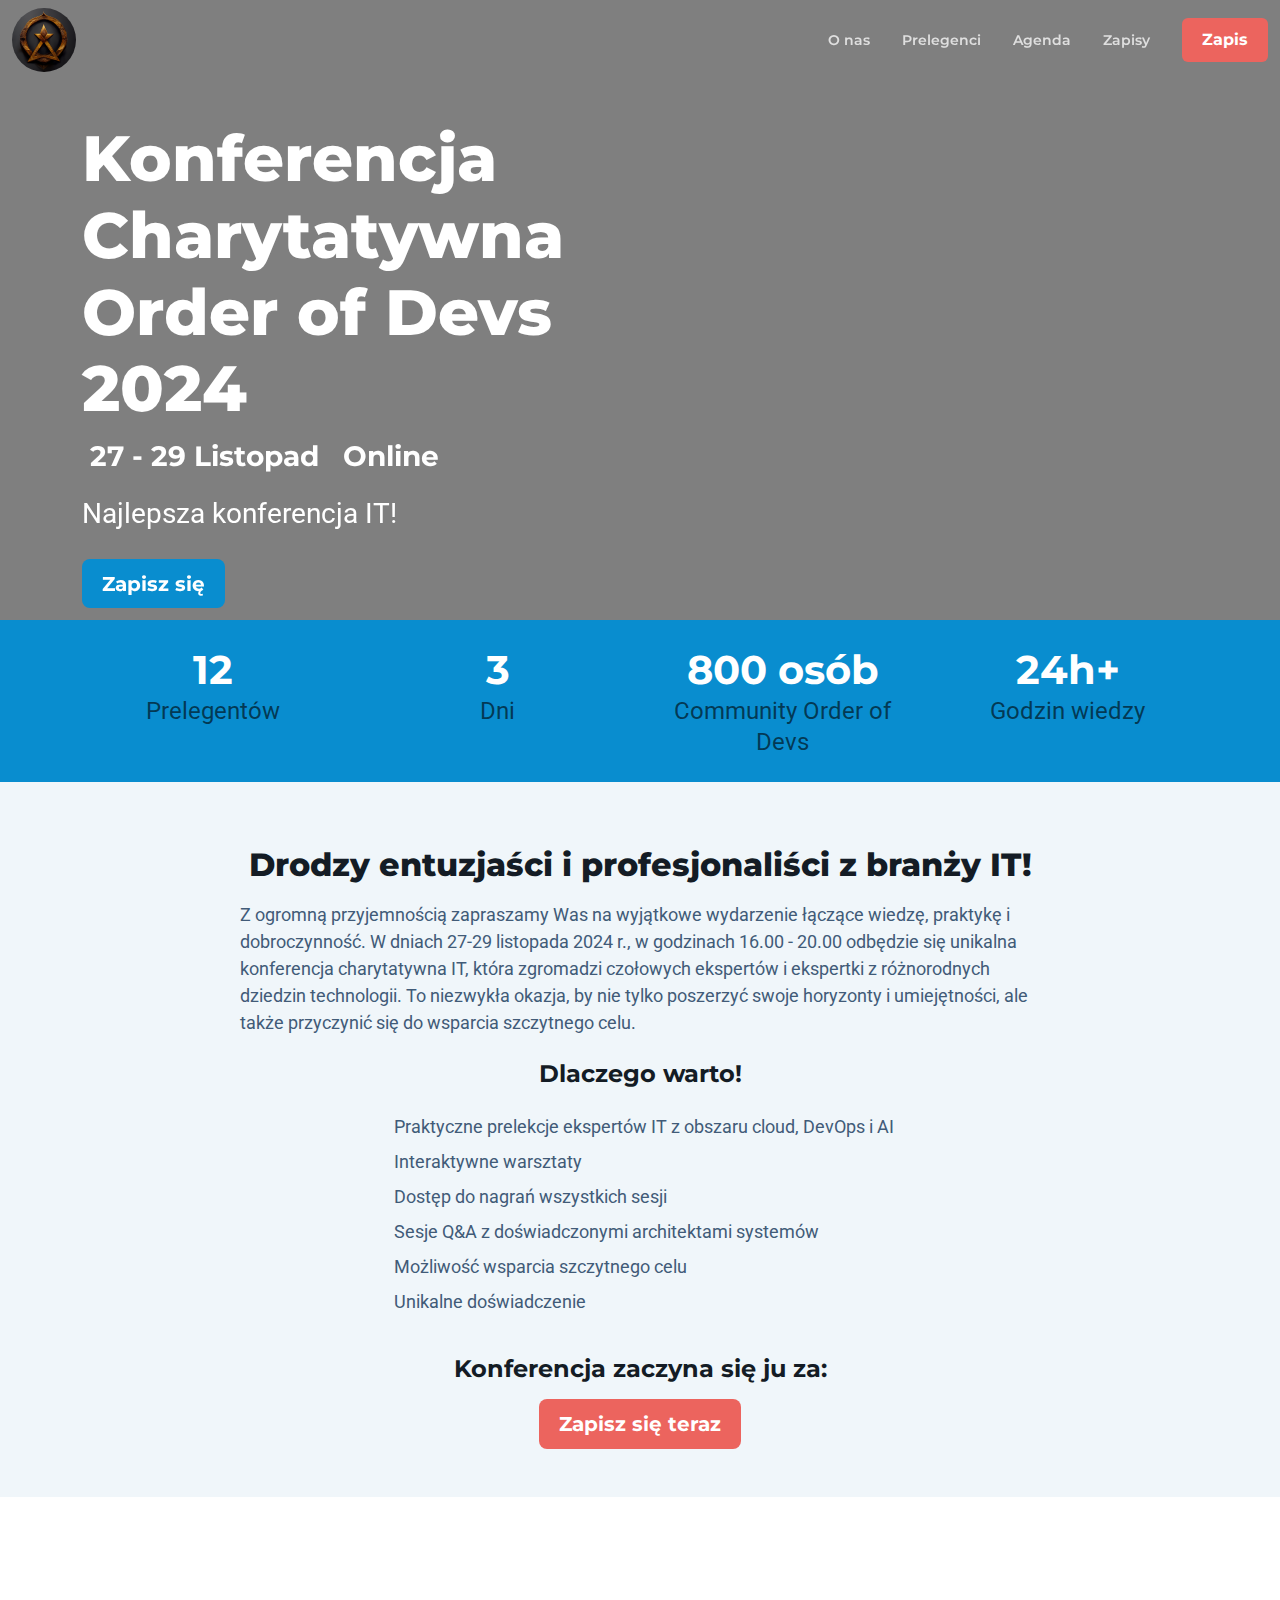
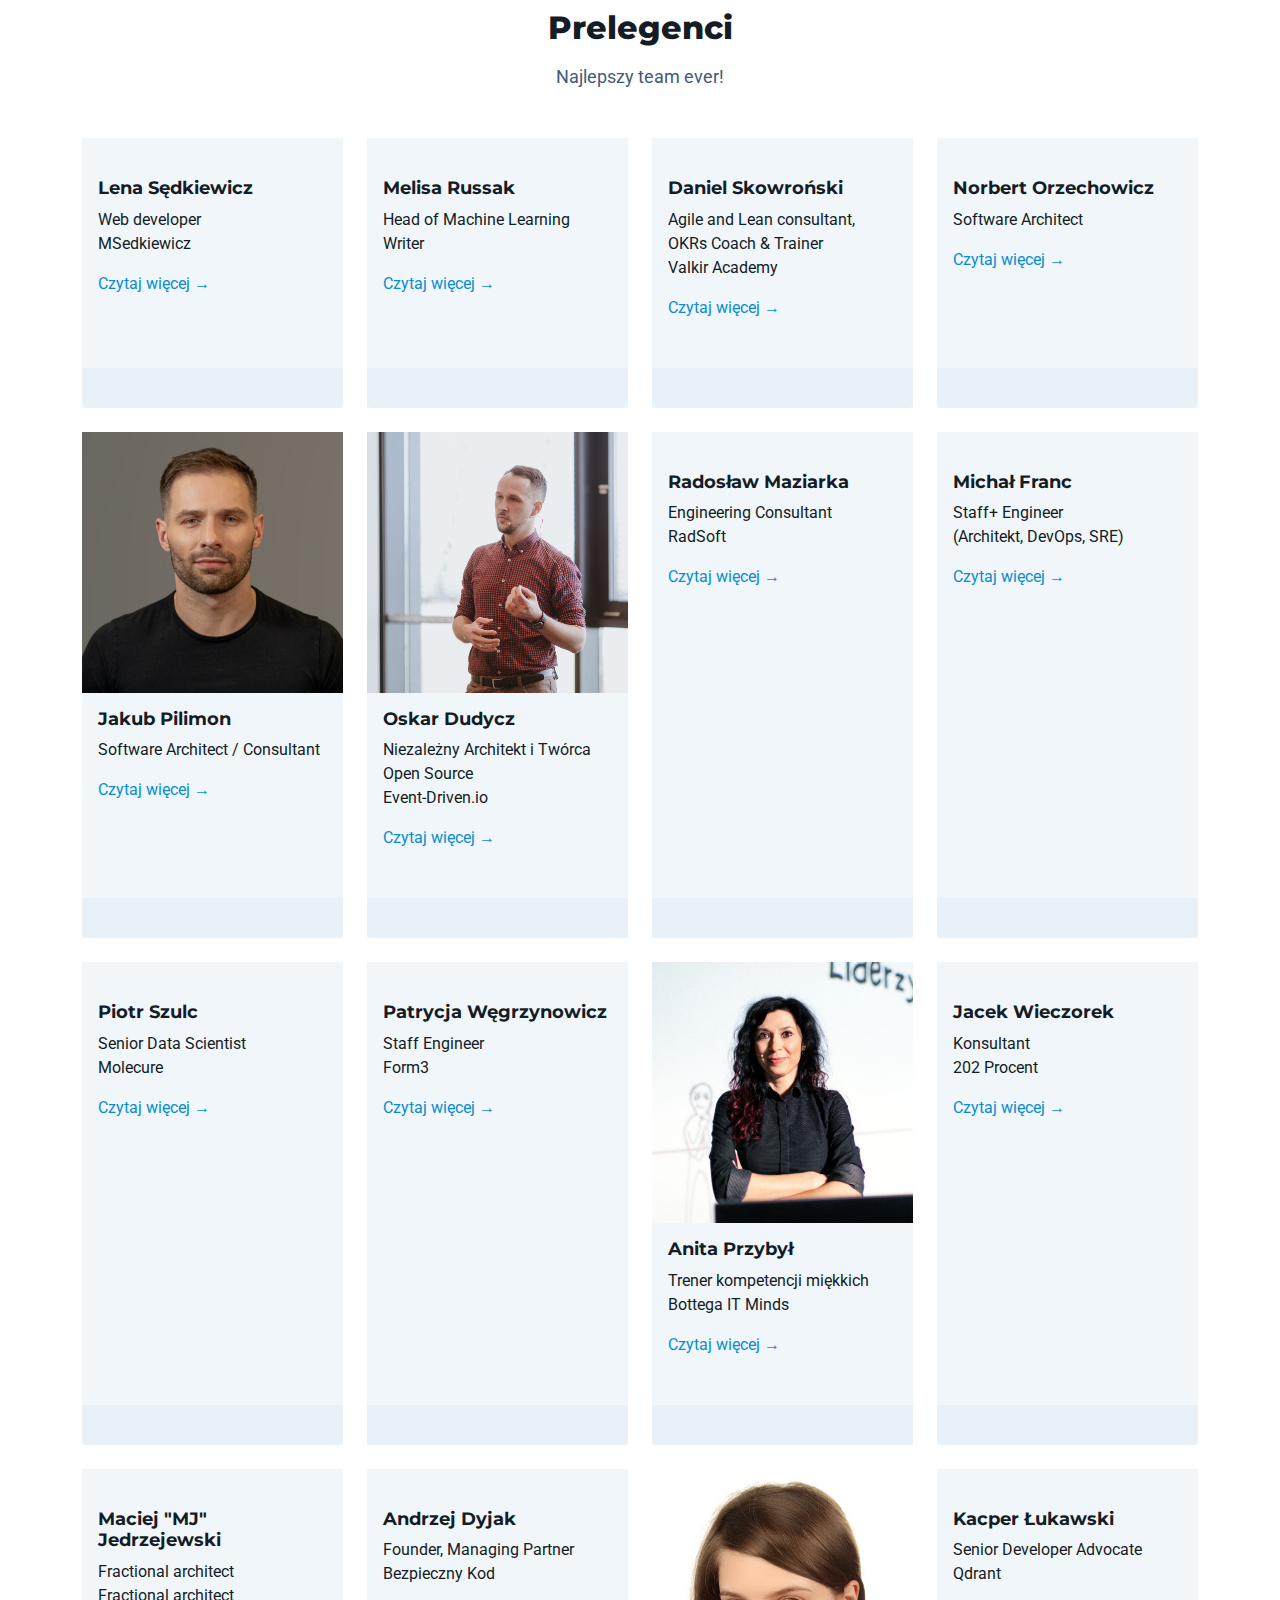
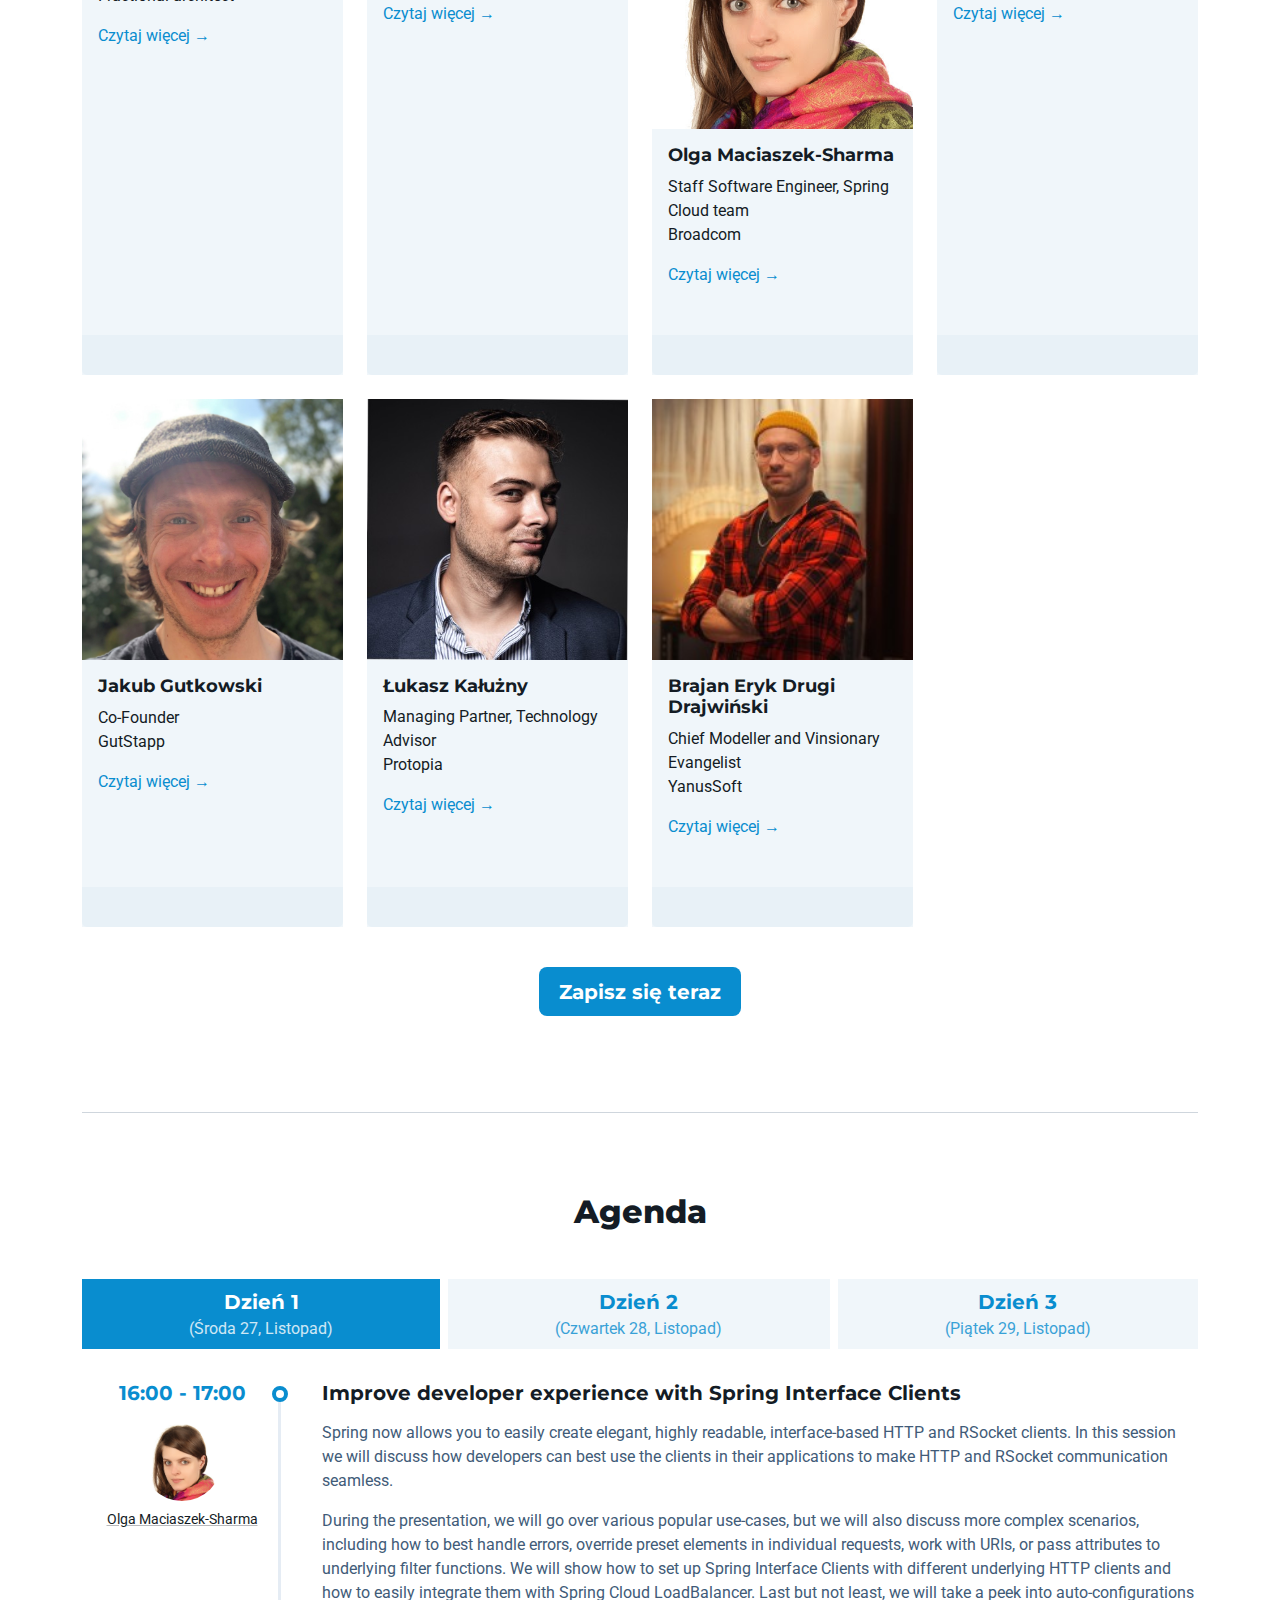
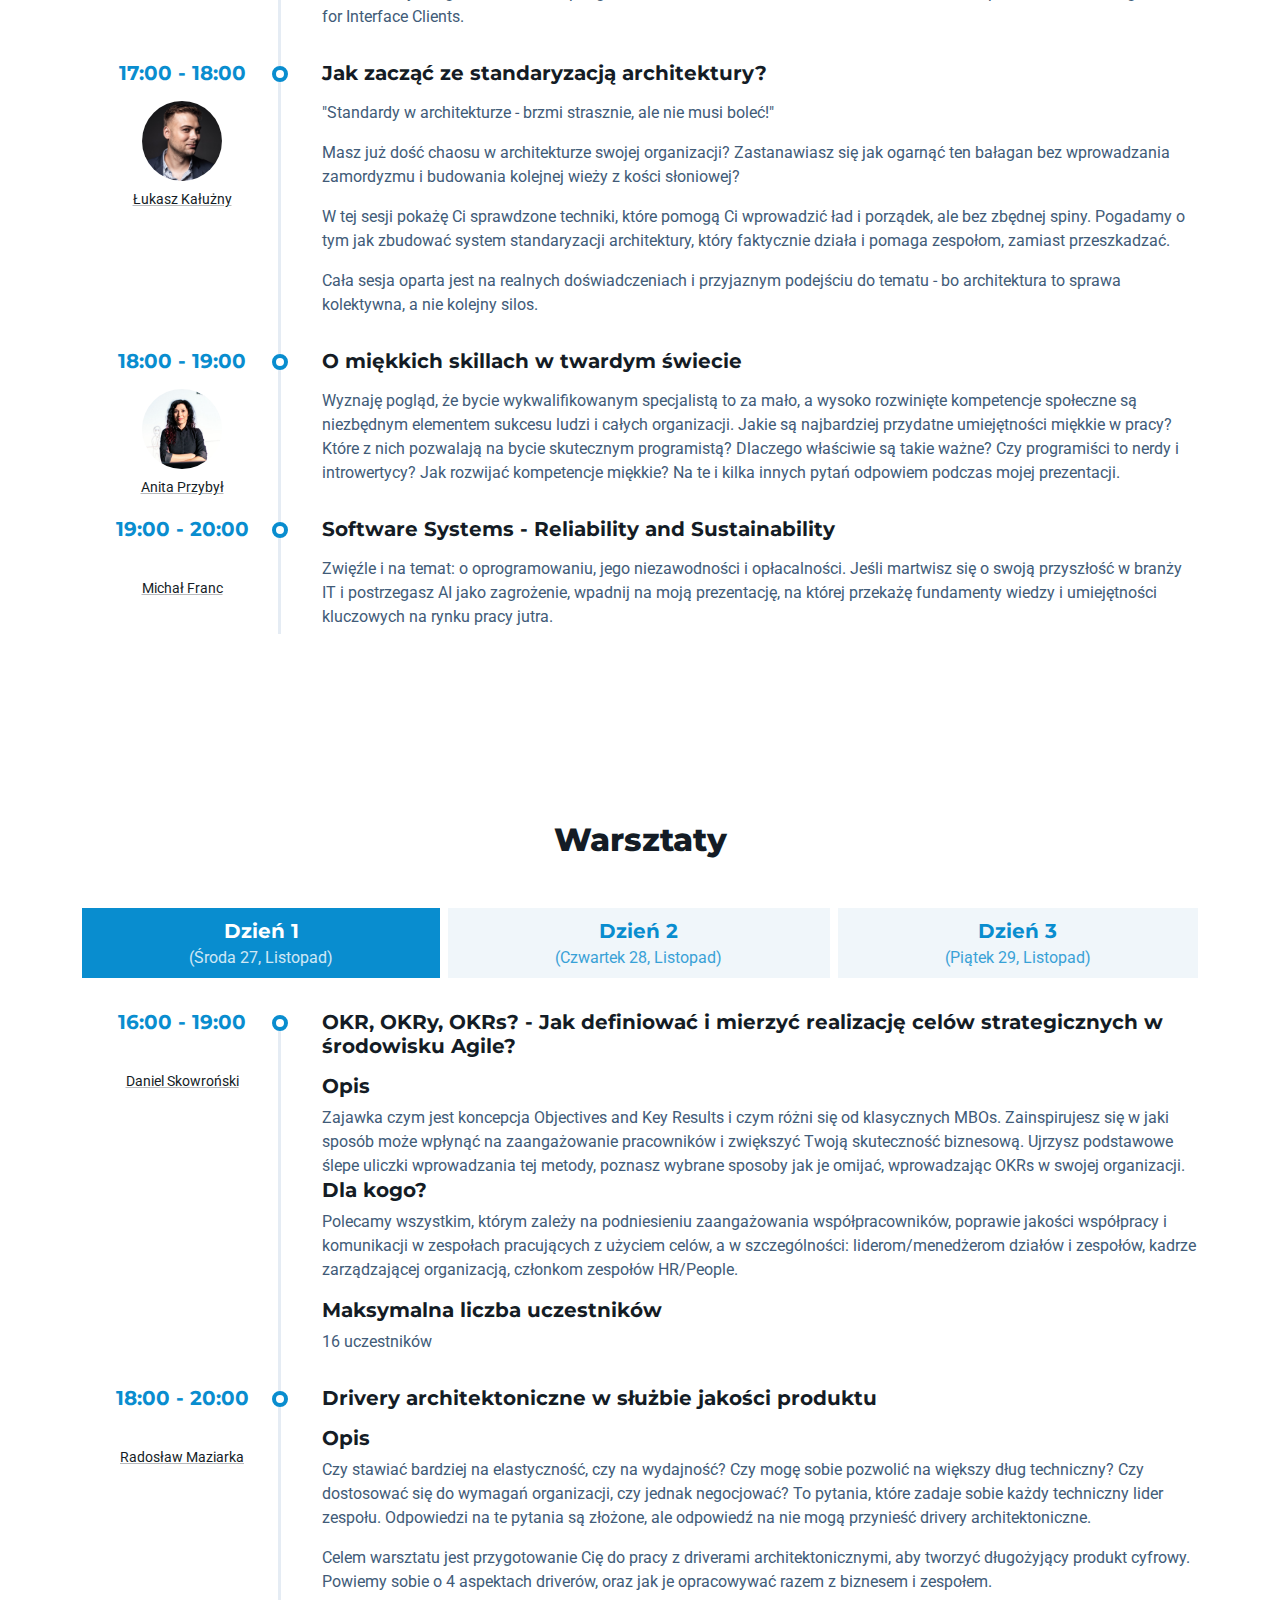
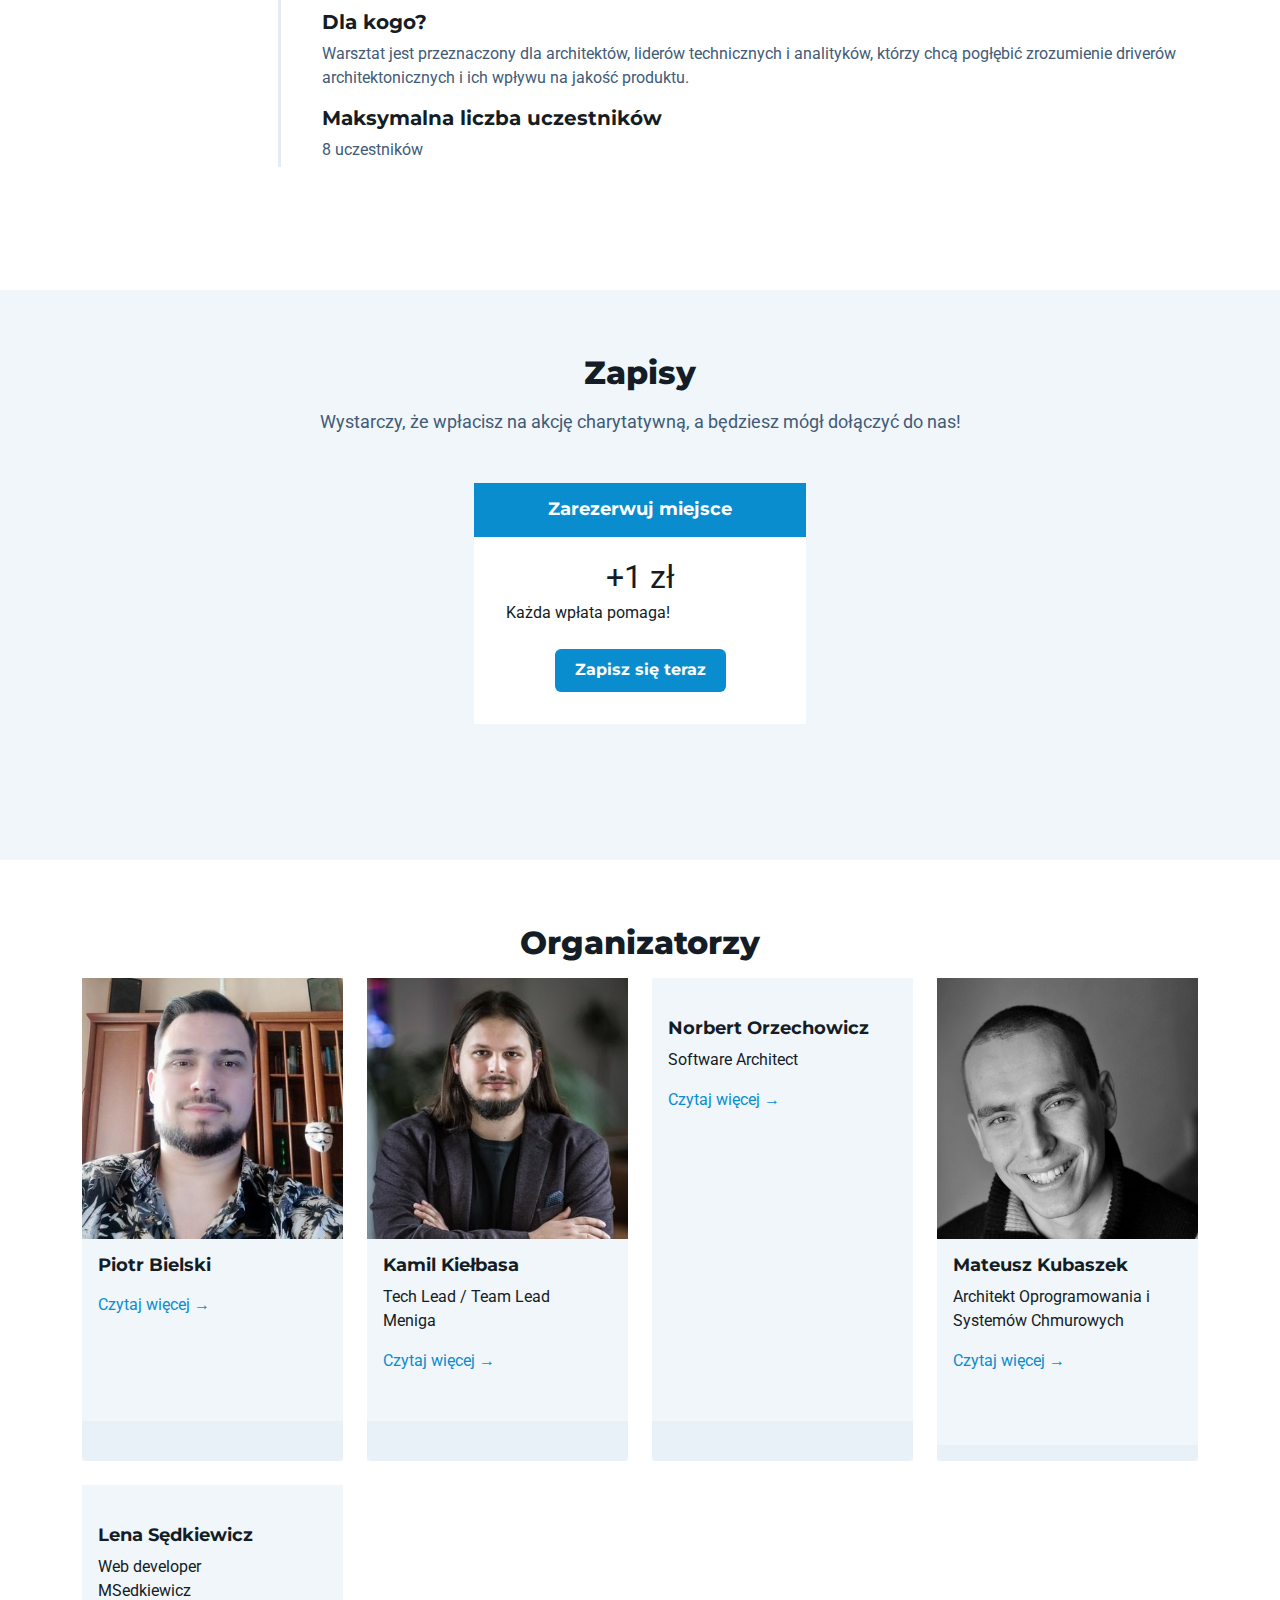
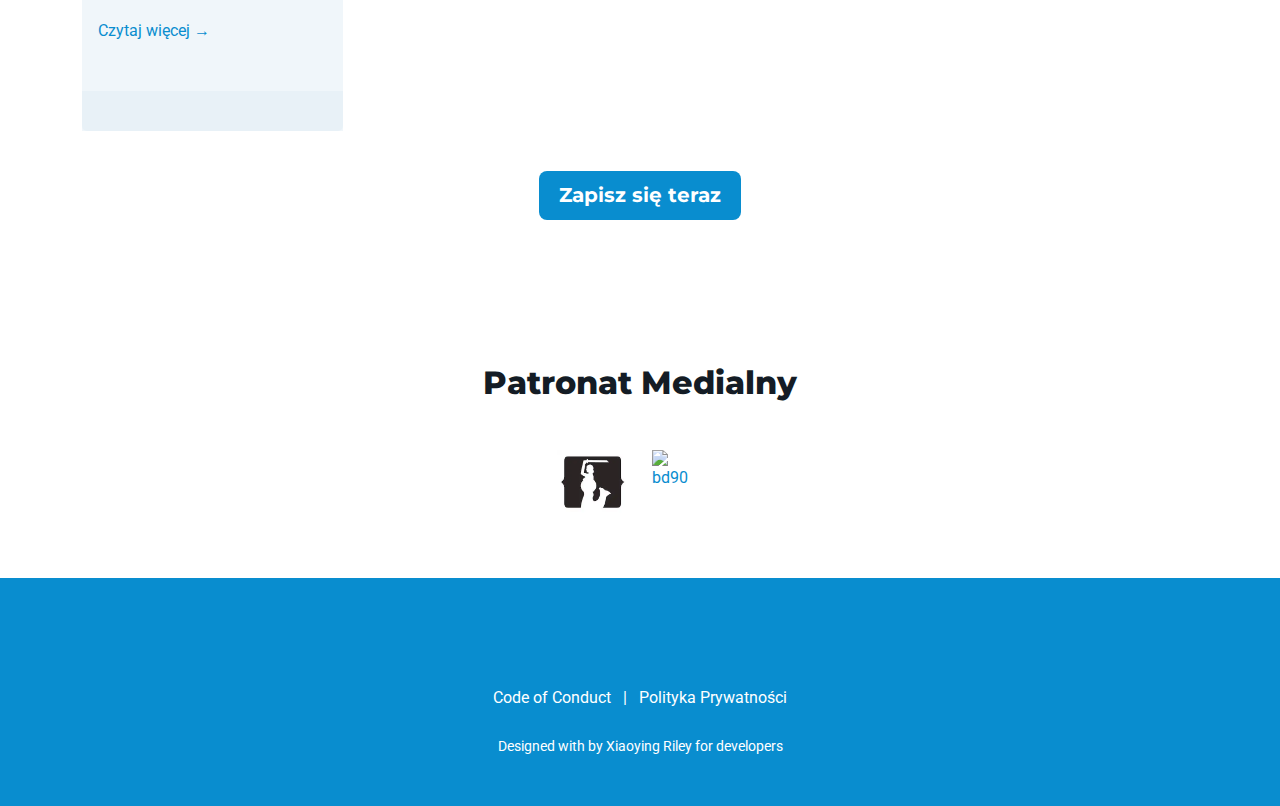
==== commit 6ef1746b: "Small cleanups and fixes in html syntax" ====
--- a/index.html
+++ b/index.html
@@ -3,13 +3,6 @@
     <head>
         <!-- Google tag (gtag.js) -->
         <script async src="https://www.googletagmanager.com/gtag/js?id=G-J03H31BQKV"></script>
-        <script>
-            window.dataLayer = window.dataLayer || [];
-            function gtag(){dataLayer.push(arguments);}
-            gtag('js', new Date());
-
-            gtag('config', 'G-J03H31BQKV');
-        </script>
         <title>Order Of Devs - Konferencja Charytatywna 2024</title>
         <!-- Meta -->
         <meta charset="utf-8">
@@ -30,6 +23,11 @@
         <script src="https://kit.fontawesome.com/973b008fc8.js" crossorigin="anonymous"></script>
         <!-- Theme CSS -->
         <link id="theme-style" rel="stylesheet" href="assets/css/theme.css">
+        <style>
+            .hero-text-block {
+                top: -10px;
+            }
+        </style>
     </head>
     <body>
         <header id="header" class="header fixed-top">
@@ -172,8 +170,7 @@
                                 <ul class="social-list list-inline mb-0">
                                     <li class="list-inline-item"><a href="https://www.linkedin.com/in/lena-sedkiewicz"><i class="fa-brands fa-linkedin-in fa-fw"></i></a></li>
                                     <li class="list-inline-item"><a  href="https://github.com/lenasedkiewicz"><i class="fa-brands fa-github fa-fw"></i></a></li>
-                                    <li class="list-inline-item"><a  href="https://msedkiewicz.pl/"><i class="fa-solid fa-globe-pointer"></i></li>
-                                    </a></li>
+                                    <li class="list-inline-item"><a  href="https://msedkiewicz.pl/"><i class="fa-solid fa-globe-pointer"></i></a></li>
                                 </ul>
                                 <!--//social-list-->
                             </div>
@@ -1008,7 +1005,6 @@
                                     <p>Dodatkowo, Dowiesz się, jak przechowywać agregaty jako strumienie zdarzeń, oraz jakie pułapki i korzyści się z tym wiążą. Omówimy, dlaczego wcześniejsze decyzje były kluczowe w tym procesie. Zrozumiemy zasady modelowania, które sprawdzają się zarówno w klasycznym podejściu jak i opartym na zdarzeniach (np. Event Sourcing).</p>
                                     <p>Wszystkie zajęcia mają charakter praktyczny, więc będziesz mógł natychmiast zastosować zdobytą wiedzę. Weź ze sobą laptopa z dostępem do internetu – to niezbędne narzędzia podczas naszych warsztatów.</p>
                                     <p>Warsztaty są skierowane do programistek, programistów, architektów oprogramowania oraz wszystkich zainteresowanych praktycznym podejściem do modelowania systemów. Niezależnie od tego, czy jesteś początkującym, czy doświadczonym profesjonalistą, znajdziesz tutaj coś dla siebie.</p>
-                                    </p>
                                 </div>
                                 <h5><i class="fas fa-user-check text-warning"></i> Maksymalna liczba uczestników</h5>
                                 <div class="desc">
@@ -1079,13 +1075,12 @@
                                 </div>
                                 <h5><i class="fas fa-users text-success"></i>Dla kogo?</h5>
                                 <div class="desc">
-                                    <p>Warsztat skierowany jest do osób, które chcą zacząć przygodę z bezpieczeństwem bądź pogłębić wiedzę o analizie podatności, w tym:
+                                    <p>Warsztat skierowany jest do osób, które chcą zacząć przygodę z bezpieczeństwem bądź pogłębić wiedzę o analizie podatności, w tym:</p>
                                     <ul>
                                         <li>programistów,</li>
                                         <li>testerów QA,</li>
                                         <li>adeptów cyberbezpieczeństwa zainteresowanych appsec / devsecops.</li>
                                     </ul>
-                                    </p>
                                 </div>
                                 <h5><i class="fas fa-user-check text-warning"></i> Maksymalna liczba uczestników</h5>
                                 <div class="desc">
@@ -1154,12 +1149,15 @@
                             <!--//card-->
                             <div class="card-footer text-muted">
                                 <ul class="social-list list-inline mb-0">
-                                    <li class="list-inline-item"><a  href="https://www.linkedin.com/in/piotr-bielski/"><i class="fa-brands fa-linkedin-in fa-fw"></i></li>
-                                    </a></li>
-                                    <li class="list-inline-item"><a  href="https://x.com/PiotrUgzBielski"><i class="fa-brands fa-x-twitter fa-fw"></i></li>
-                                    </a></li>
-                                    <li class="list-inline-item"><a  href="https://github.com/UgzSourceCode"><i class="fa-brands fa-github fa-fw"></i></li>
-                                    </a></li>
+                                    <li class="list-inline-item">
+                                        <a  href="https://www.linkedin.com/in/piotr-bielski/"><i class="fa-brands fa-linkedin-in fa-fw"></i></a>
+                                    </li>
+                                    <li class="list-inline-item">
+                                        <a  href="https://x.com/PiotrUgzBielski"><i class="fa-brands fa-x-twitter fa-fw"></i></a>
+                                    </li>
+                                    <li class="list-inline-item">
+                                        <a  href="https://github.com/UgzSourceCode"><i class="fa-brands fa-github fa-fw"></i></a>
+                                    </li>
                                 </ul>
                                 <!--//social-list-->
                             </div>
@@ -1182,10 +1180,8 @@
                             <!--//card-->
                             <div class="card-footer text-muted">
                                 <ul class="social-list list-inline mb-0">
-                                    <li class="list-inline-item"><a  href="https://bd90.pl"><i class="fa-solid fa-globe-pointer"></i></li>
-                                    </a></li>
-                                    <li class="list-inline-item"><a  href="https://www.linkedin.com/in/bd-90/"><i class="fa-brands fa-linkedin-in fa-fw"></i></li>
-                                    </a></li>
+                                    <li class="list-inline-item"><a  href="https://bd90.pl"><i class="fa-solid fa-globe-pointer"></i></a></li>
+                                    <li class="list-inline-item"><a  href="https://www.linkedin.com/in/bd-90/"><i class="fa-brands fa-linkedin-in fa-fw"></i></a></li>
                                 </ul>
                                 <!--//social-list-->
                             </div>
@@ -1255,8 +1251,7 @@
                                 <ul class="social-list list-inline mb-0">
                                     <li class="list-inline-item"><a href="https://www.linkedin.com/in/lena-sedkiewicz"><i class="fa-brands fa-linkedin-in fa-fw"></i></a></li>
                                     <li class="list-inline-item"><a  href="https://github.com/lenasedkiewicz"><i class="fa-brands fa-github fa-fw"></i></a></li>
-                                    <li class="list-inline-item"><a  href="https://msedkiewicz.pl/"><i class="fa-solid fa-globe-pointer"></i></li>
-                                    </a></li>
+                                    <li class="list-inline-item"><a  href="https://msedkiewicz.pl/"><i class="fa-solid fa-globe-pointer"></i></a></li>
                                 </ul>
                                 <!--//social-list-->
                             </div>
@@ -1271,7 +1266,7 @@
         </section>
         <!--//organisers-->
         <!--//patronat-->
-        <section id="schedule-section" class="schedule-section section">
+        <section id="partners" class="schedule-section section">
             <div class="container">
                 <h3 class="section-heading text-center mb-5">Patronat Medialny</h3>
             </div>
@@ -1319,7 +1314,7 @@
                 <!--/* This template is free as long as you keep the footer attribution link. If you'd like to use the template without the attribution link, you can buy the commercial license via our website: themes.3rdwavemedia.com Thank you for your support. :) */-->
                 <small class="copyright">Designed with <i class="fas fa-heart" style="color: #EC645E;"></i> by <a href="http://themes.3rdwavemedia.com" target="_blank">Xiaoying Riley</a> for developers</small>
             </div>
-            <!--//container-->	    
+            <!--//container-->
         </footer>
         <!-- Modal Speaker -->
         <!-- Model: Lena Sędkiewicz -->
@@ -1344,10 +1339,9 @@
                                     <ul class="social-list list-inline mb-0">
                                         <li class="list-inline-item"><a href="https://www.linkedin.com/in/lena-sedkiewicz"><i class="fa-brands fa-linkedin-in fa-fw"></i></a></li>
                                         <li class="list-inline-item"><a  href="https://github.com/lenasedkiewicz"><i class="fa-brands fa-github fa-fw"></i></a></li>
-                                        <li class="list-inline-item"><a  href="https://msedkiewicz.pl/"><i class="fa-solid fa-globe-pointer"></i></li>
-                                        </a></li>
-                                    </ul>
-                                    <!--//social-list--> 
+                                        <li class="list-inline-item"><a  href="https://msedkiewicz.pl/"><i class="fa-solid fa-globe-pointer"></i></a></li>
+                                    </ul>
+                                    <!--//social-list-->
                                 </div>
                                 <!--//col-->
                             </div>
@@ -1386,7 +1380,7 @@
                                     <ul class="social-list list-inline mb-0">
                                         <li class="list-inline-item"><a href="https://www.linkedin.com/in/radek-maziarka/"><i class="fa-brands fa-linkedin-in fa-fw"></i></a></li>
                                     </ul>
-                                    <!--//social-list--> 
+                                    <!--//social-list-->
                                 </div>
                                 <!--//col-->
                             </div>
@@ -1426,7 +1420,7 @@
                                         <li class="list-inline-item"><a href="https://www.architecture-weekly.com/"><i class="fa-solid fa-globe-pointer"></i></a></li>
                                         <li class="list-inline-item"><a href="https://pl.linkedin.com/in/oskardudycz"><i class="fa-brands fa-linkedin-in fa-fw"></i></a></li>
                                     </ul>
-                                    <!--//social-list--> 
+                                    <!--//social-list-->
                                 </div>
                                 <!--//col-->
                             </div>
@@ -1469,7 +1463,7 @@
                                         <li class="list-inline-item"><a  href="https://github.com/norberttech"><i class="fa-brands fa-github fa-fw"></i></a></li>
                                         <li class="list-inline-item"><a href="https://norbert.tech"><i class="fa-solid fa-globe-pointer"></i></a></li>
                                     </ul>
-                                    <!--//social-list--> 
+                                    <!--//social-list-->
                                 </div>
                                 <!--//col-->
                             </div>
@@ -1507,7 +1501,7 @@
                                     <ul class="social-list list-inline mb-0">
                                         <li class="list-inline-item"><a href="https://www.linkedin.com/in/danielskowronski/"><i class="fa-brands fa-linkedin-in fa-fw"></i></a></li>
                                     </ul>
-                                    <!--//social-list--> 
+                                    <!--//social-list-->
                                 </div>
                                 <!--//col-->
                             </div>
@@ -1548,7 +1542,7 @@
                                         <li class="list-inline-item"><a href="hhttps://leanpub.com/master-software-architecture"><i class="fa-solid fa-book"></i></a></li>
                                         <li class="list-inline-item"><a href="https://www.linkedin.com/in/jedrzejewski-maciej"><i class="fa-brands fa-linkedin-in fa-fw"></i></a></li>
                                     </ul>
-                                    <!--//social-list--> 
+                                    <!--//social-list-->
                                 </div>
                                 <!--//col-->
                             </div>
@@ -1557,7 +1551,7 @@
                         <div class="desc p-4 p-lg-5">
                             <p>Fractional architect, consultant, advisor.</p>
                             <p>Author of "Master Software Architecture" book.
-                                Founder and co-author of "Evolutionary Architecture By Example" repository. 
+                                Founder and co-author of "Evolutionary Architecture By Example" repository.
                             </p>
                             <p>Promoter of continuous deployment, holistic and pragmatic approach to software architecture. Just another software dude living in Switzerland.</p>
                         </div>
@@ -1592,7 +1586,7 @@
                                         <li class="list-inline-item"><a href="https://www.linkedin.com/in/michalfranc1/"><i class="fa-brands fa-linkedin-in fa-fw"></i></a></li>
                                         <li class="list-inline-item"><a href="https://x.com/francmichal"><i class="fa-brands fa-x-twitter fa-fw"></i></a></li>
                                     </ul>
-                                    <!--//social-list--> 
+                                    <!--//social-list-->
                                 </div>
                                 <!--//col-->
                             </div>
@@ -1633,7 +1627,7 @@
                                     <ul class="social-list list-inline mb-0">
                                         <li class="list-inline-item"><a href="https://www.linkedin.com/in/melisa-russak-5b7987145/"><i class="fa-brands fa-linkedin-in fa-fw"></i></a></li>
                                     </ul>
-                                    <!--//social-list--> 
+                                    <!--//social-list-->
                                 </div>
                                 <!--//col-->
                             </div>
@@ -1671,7 +1665,7 @@
                                     <ul class="social-list list-inline mb-0">
                                         <li class="list-inline-item"><a href="https://danetyka.com/"><i class="fa-solid fa-globe-pointer"></i></a></li>
                                     </ul>
-                                    <!--//social-list--> 
+                                    <!--//social-list-->
                                 </div>
                                 <!--//col-->
                             </div>
@@ -1709,7 +1703,7 @@
                                     <ul class="social-list list-inline mb-0">
                                         <li class="list-inline-item"><a href="https://www.linkedin.com/in/patrycjaw/"><i class="fa-brands fa-linkedin-in fa-fw"></i></a></li>
                                     </ul>
-                                    <!--//social-list--> 
+                                    <!--//social-list-->
                                 </div>
                                 <!--//col-->
                             </div>
@@ -1747,12 +1741,12 @@
                                     <div class="meta">Trener kompetencji miękkich</div>
                                     <div class="meta mb-2">Bottega IT Minds</div>
                                     <ul class="social-list list-inline mb-0">
-                                        <li class="list-inline-item"><a href="softskilledlaprogramistow.pl"><i class="fa-solid fa-globe-pointer"></i></a></li>
-                                        <li class="list-inline-item"><a href="https:/www.linkedin.com/in/anita-przybyl"><i class="fa-brands fa-linkedin-in fa-fw"></i></a></li>
+                                        <li class="list-inline-item"><a href="https://softskilledlaprogramistow.pl"><i class="fa-solid fa-globe-pointer"></i></a></li>
+                                        <li class="list-inline-item"><a href="https://www.linkedin.com/in/anita-przybyl"><i class="fa-brands fa-linkedin-in fa-fw"></i></a></li>
                                         <li class="list-inline-item"><a href="https://x.com/Anita_Przybyl"><i class="fa-brands fa-x-twitter fa-fw"></i></a></li>
                                         <li class="list-inline-item"><a href="https://www.instagram.com/anita_przybyl/"><i class="fa-brands fa-instagram"></i></a></li>
                                     </ul>
-                                    <!--//social-list--> 
+                                    <!--//social-list-->
                                 </div>
                                 <!--//col-->
                             </div>
@@ -1792,7 +1786,7 @@
                                         <li class="list-inline-item"><a href="https://porzadnyagile.pl"><i class="fa-solid fa-globe-pointer"></i></a></li>
                                         <li class="list-inline-item"><a href="https://www.linkedin.com/in/jacekwieczorek/"><i class="fa-brands fa-linkedin-in fa-fw"></i></a></li>
                                     </ul>
-                                    <!--//social-list--> 
+                                    <!--//social-list-->
                                 </div>
                                 <!--//col-->
                             </div>
@@ -1834,7 +1828,7 @@
                                         <li class="list-inline-item"><a href="https://bezpiecznykod.pl"><i class="fa-solid fa-globe-pointer"></i></a></li>
                                         <li class="list-inline-item"><a href="https://dyjak.me"><i class="fa-solid fa-globe-pointer"></i></a></li>
                                     </ul>
-                                    <!--//social-list--> 
+                                    <!--//social-list-->
                                 </div>
                                 <!--//col-->
                             </div>
@@ -1874,7 +1868,7 @@
                                     <ul class="social-list list-inline mb-0">
                                         <li class="list-inline-item"><a href="https://www.linkedin.com/in/kacperlukawski"><i class="fa-brands fa-linkedin-in fa-fw"></i></a></li>
                                     </ul>
-                                    <!--//social-list--> 
+                                    <!--//social-list-->
                                 </div>
                                 <!--//col-->
                             </div>
@@ -1912,7 +1906,7 @@
                                     <ul class="social-list list-inline mb-0">
                                         <li class="list-inline-item"><a href="https://www.linkedin.com/in/kacperlukawski"><i class="fa-brands fa-linkedin-in fa-fw"></i></a></li>
                                     </ul>
-                                    <!--//social-list--> 
+                                    <!--//social-list-->
                                 </div>
                                 <!--//col-->
                             </div>
@@ -1962,7 +1956,7 @@
                                     <ul class="social-list list-inline mb-0">
                                         <li class="list-inline-item"><a href="https://github.com/OlgaMaciaszek"><i class="fa-brands fa-github fa-fw"></i></a></li>
                                     </ul>
-                                    <!--//social-list--> 
+                                    <!--//social-list-->
                                 </div>
                                 <!--//col-->
                             </div>
@@ -2000,7 +1994,7 @@
                                         <li class="list-inline-item"><a href="https://linkedin.com/in/jakubg"><i class="fa-brands fa-linkedin-in fa-fw"></i></a></li>
                                         <li class="list-inline-item"><a href="https://twitter.com/gutek"><i class="fa-brands fa-x-twitter fa-fw"></i></a></li>
                                     </ul>
-                                    <!--//social-list--> 
+                                    <!--//social-list-->
                                 </div>
                                 <!--//col-->
                             </div>
@@ -2037,14 +2031,11 @@
                                     <!-- <div class="meta">Co-Founder</div>
                                         <div class="meta mb-2">GutStapp</div> -->
                                     <ul class="social-list list-inline mb-0">
-                                        <li class="list-inline-item"><a  href="https://www.linkedin.com/in/piotr-bielski/"><i class="fa-brands fa-linkedin-in fa-fw"></i></li>
-                                        </a></li>
-                                        <li class="list-inline-item"><a  href="https://x.com/PiotrUgzBielski"><i class="fa-brands fa-x-twitter fa-fw"></i></li>
-                                        </a></li>
-                                        <li class="list-inline-item"><a  href="https://github.com/UgzSourceCode"><i class="fa-brands fa-github fa-fw"></i></li>
-                                        </a></li>
-                                    </ul>
-                                    <!--//social-list--> 
+                                        <li class="list-inline-item"><a  href="https://www.linkedin.com/in/piotr-bielski/"><i class="fa-brands fa-linkedin-in fa-fw"></i></a></li>
+                                        <li class="list-inline-item"><a  href="https://x.com/PiotrUgzBielski"><i class="fa-brands fa-x-twitter fa-fw"></i></a></li>
+                                        <li class="list-inline-item"><a  href="https://github.com/UgzSourceCode"><i class="fa-brands fa-github fa-fw"></i></a></li>
+                                    </ul>
+                                    <!--//social-list-->
                                 </div>
                                 <!--//col-->
                             </div>
@@ -2080,12 +2071,10 @@
                                     <div class="meta">Tech Lead / Team Lead</div>
                                     <div class="meta mb-2">Meniga</div>
                                     <ul class="social-list list-inline mb-0">
-                                        <li class="list-inline-item"><a  href="https://bd90.pl"><i class="fa-solid fa-globe-pointer"></i></li>
-                                        </a></li>
-                                        <li class="list-inline-item"><a  href="https://www.linkedin.com/in/bd-90/"><i class="fa-brands fa-linkedin-in fa-fw"></i></li>
-                                        </a></li>
-                                    </ul>
-                                    <!--//social-list--> 
+                                        <li class="list-inline-item"><a  href="https://bd90.pl"><i class="fa-solid fa-globe-pointer"></i></a></li>
+                                        <li class="list-inline-item"><a  href="https://www.linkedin.com/in/bd-90/"><i class="fa-brands fa-linkedin-in fa-fw"></i></a></li>
+                                    </ul>
+                                    <!--//social-list-->
                                 </div>
                                 <!--//col-->
                             </div>
@@ -2123,7 +2112,7 @@
                                     <!-- <div class="meta mb-2"></div> -->
                                     <ul class="social-list list-inline mb-0">
                                     </ul>
-                                    <!--//social-list--> 
+                                    <!--//social-list-->
                                 </div>
                                 <!--//col-->
                             </div>
@@ -2160,7 +2149,7 @@
                                     <!-- <div class="meta mb-2"></div> -->
                                     <ul class="social-list list-inline mb-0">
                                     </ul>
-                                    <!--//social-list--> 
+                                    <!--//social-list-->
                                 </div>
                                 <!--//col-->
                             </div>
@@ -2204,7 +2193,7 @@
                                         <li class="list-inline-item"><a href="https://patoarchitekci.io/"><i class="fa-solid fa-globe-pointer"></i></a></li>
                                         <li class="list-inline-item"><a href="https://protopia.tech/"><i class="fa-solid fa-globe-pointer"></i></a></li>
                                     </ul>
-                                    <!--//social-list--> 
+                                    <!--//social-list-->
                                 </div>
                                 <!--//col-->
                             </div>
@@ -2223,60 +2212,10 @@
         <!--//modal-->
         <!-- Javascript -->
         <script src="assets/plugins/popper.min.js"></script>
-        <script src="assets/plugins/bootstrap/js/bootstrap.min.js"></script>  
+        <script src="assets/plugins/bootstrap/js/bootstrap.min.js"></script>
         <script src="assets/plugins/smoothscroll.min.js"></script>
-        <script src="assets/plugins/gumshoe/gumshoe.polyfills.min.js"></script> 
+        <script src="assets/plugins/gumshoe/gumshoe.polyfills.min.js"></script>
+        <script src="https://public-assets.tagconcierge.com/consent-banner/1.2.3/cb.min.js" integrity="sha384-zXUdInIfEJI2FEImKEFc2cmja+Jn7TViSXzqt6OhABX0jMgz6Mctrc864uJaN5PX" crossorigin="anonymous"></script>
         <script src="assets/js/main.js"></script>
-        <script src="https://public-assets.tagconcierge.com/consent-banner/1.2.3/cb.min.js" integrity="sha384-zXUdInIfEJI2FEImKEFc2cmja+Jn7TViSXzqt6OhABX0jMgz6Mctrc864uJaN5PX" crossorigin="anonymous"></script>
-        <script>
-           const config =  {
-                display: {
-                    mode: 'bar',
-                    wall: true
-                },
-                consent_types: [{
-                    name: 'ga_storage', // internal name of consent type, used for final JS object
-                    title: 'Google Analytics', // user facing title for consent type
-                    description: 'Ciasteczka Powiązane z Google Analytics', // description visible in the settings view
-                    default: 'denied', // what should be the default state when user decides to customize the settings
-                    require: false // if set to true it won't be possible to save consent without this granted
-                }],
-                modal: {
-                    title: 'Nasza strona korzysta z ciasteczek',
-                    description: 'Więcej informacji znajdziesz w <a href="/polityka-prywatnosci.html"> polityce prywatności</a>.',
-                    buttons: {
-                        settings: 'Ustawienia',
-                        reject: 'Odrzuć',
-                        accept: 'Zaakceptuj'
-                    }
-                },
-                settings: {
-                    title: 'Dostosuj ustawienia',
-                    description: 'Zaznacz te ciasteczka, które chcesz zaakceptować',
-                    buttons: {
-                        close: 'Zamknij',
-                        reject: 'Odrzuć',
-                        accept: 'Zaakceptuj'
-                    }
-                }
-            }
-        </script>
-        <script>
-            cookiesBannerJs(
-              function() {
-                try {
-                  return JSON.parse(sessionStorage.getItem('consent_preferences'));
-                } catch (error) {
-                  return null;
-                }
-              },
-              function(consentState) {
-                sessionStorage.setItem('consent_preferences', JSON.stringify(consentState));
-              },
-              config
-            );
-          </script>
-        </body>
-      </html>
     </body>
 </html>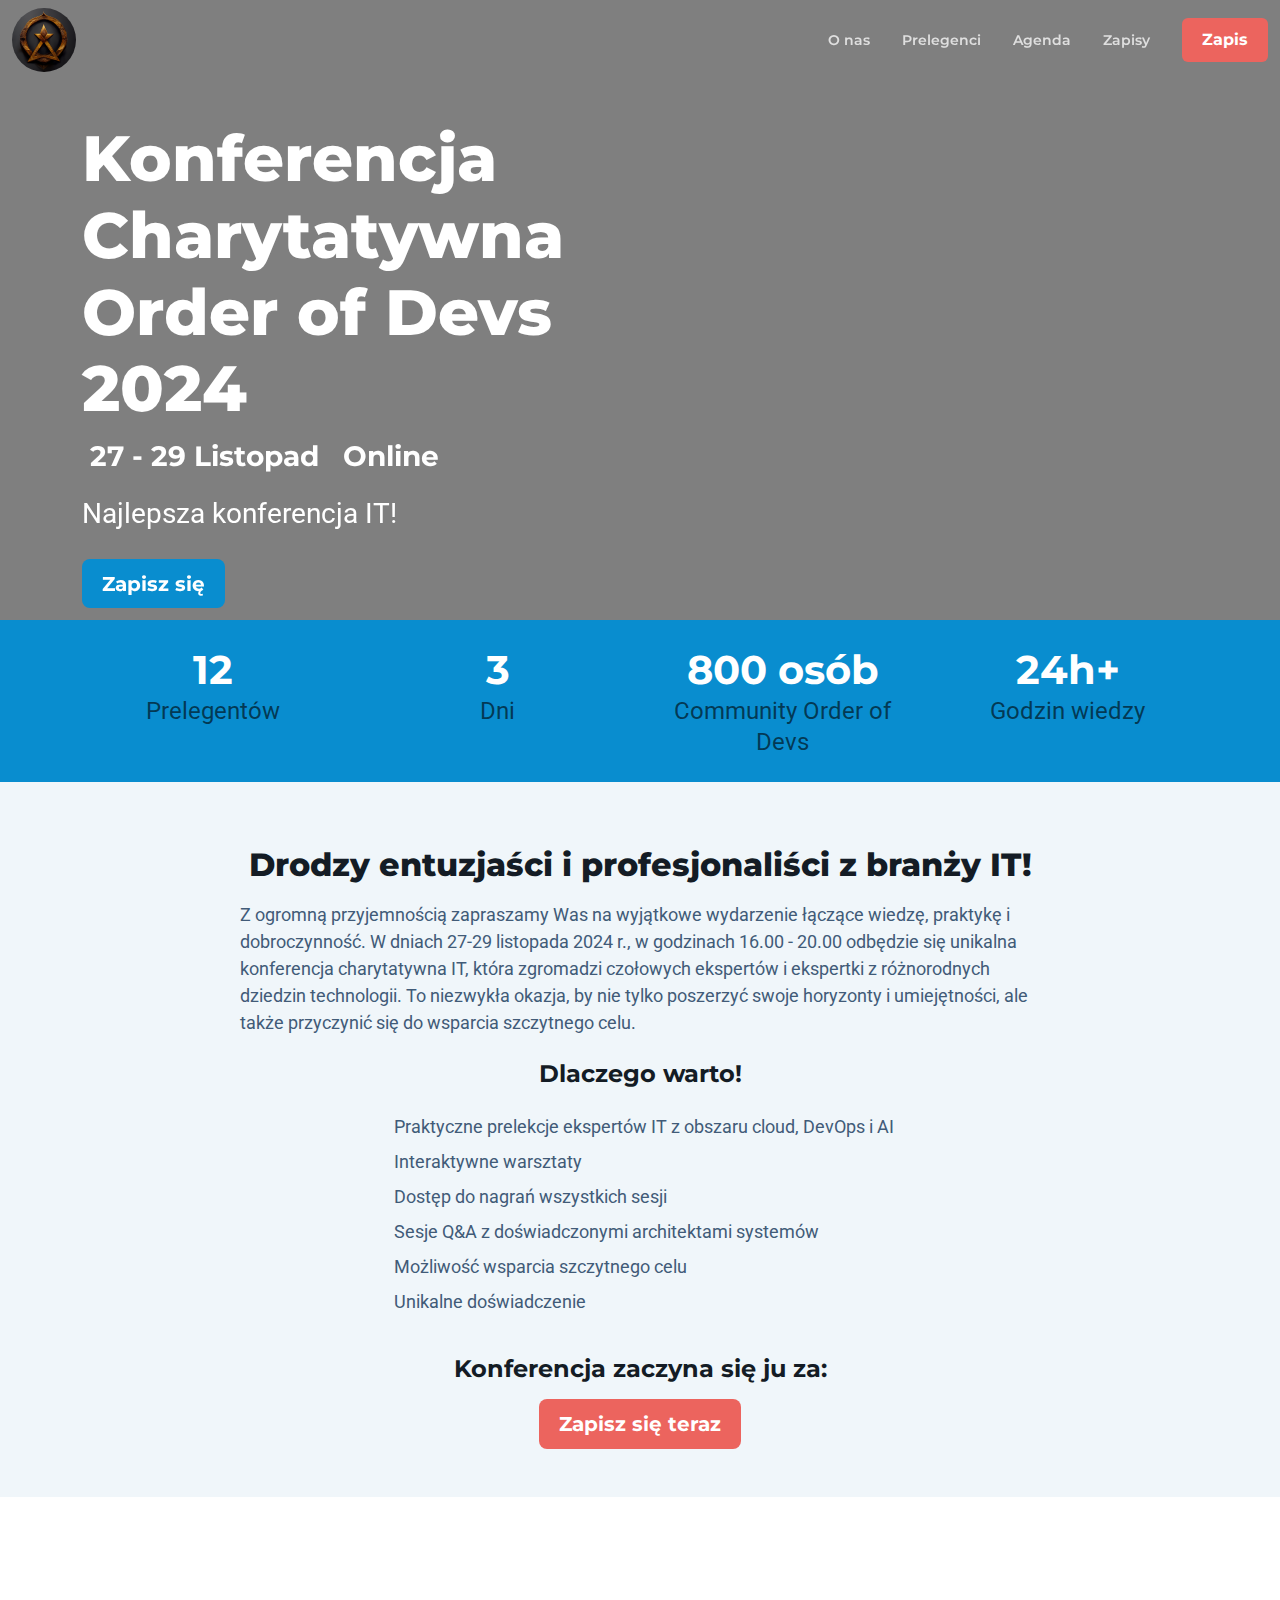
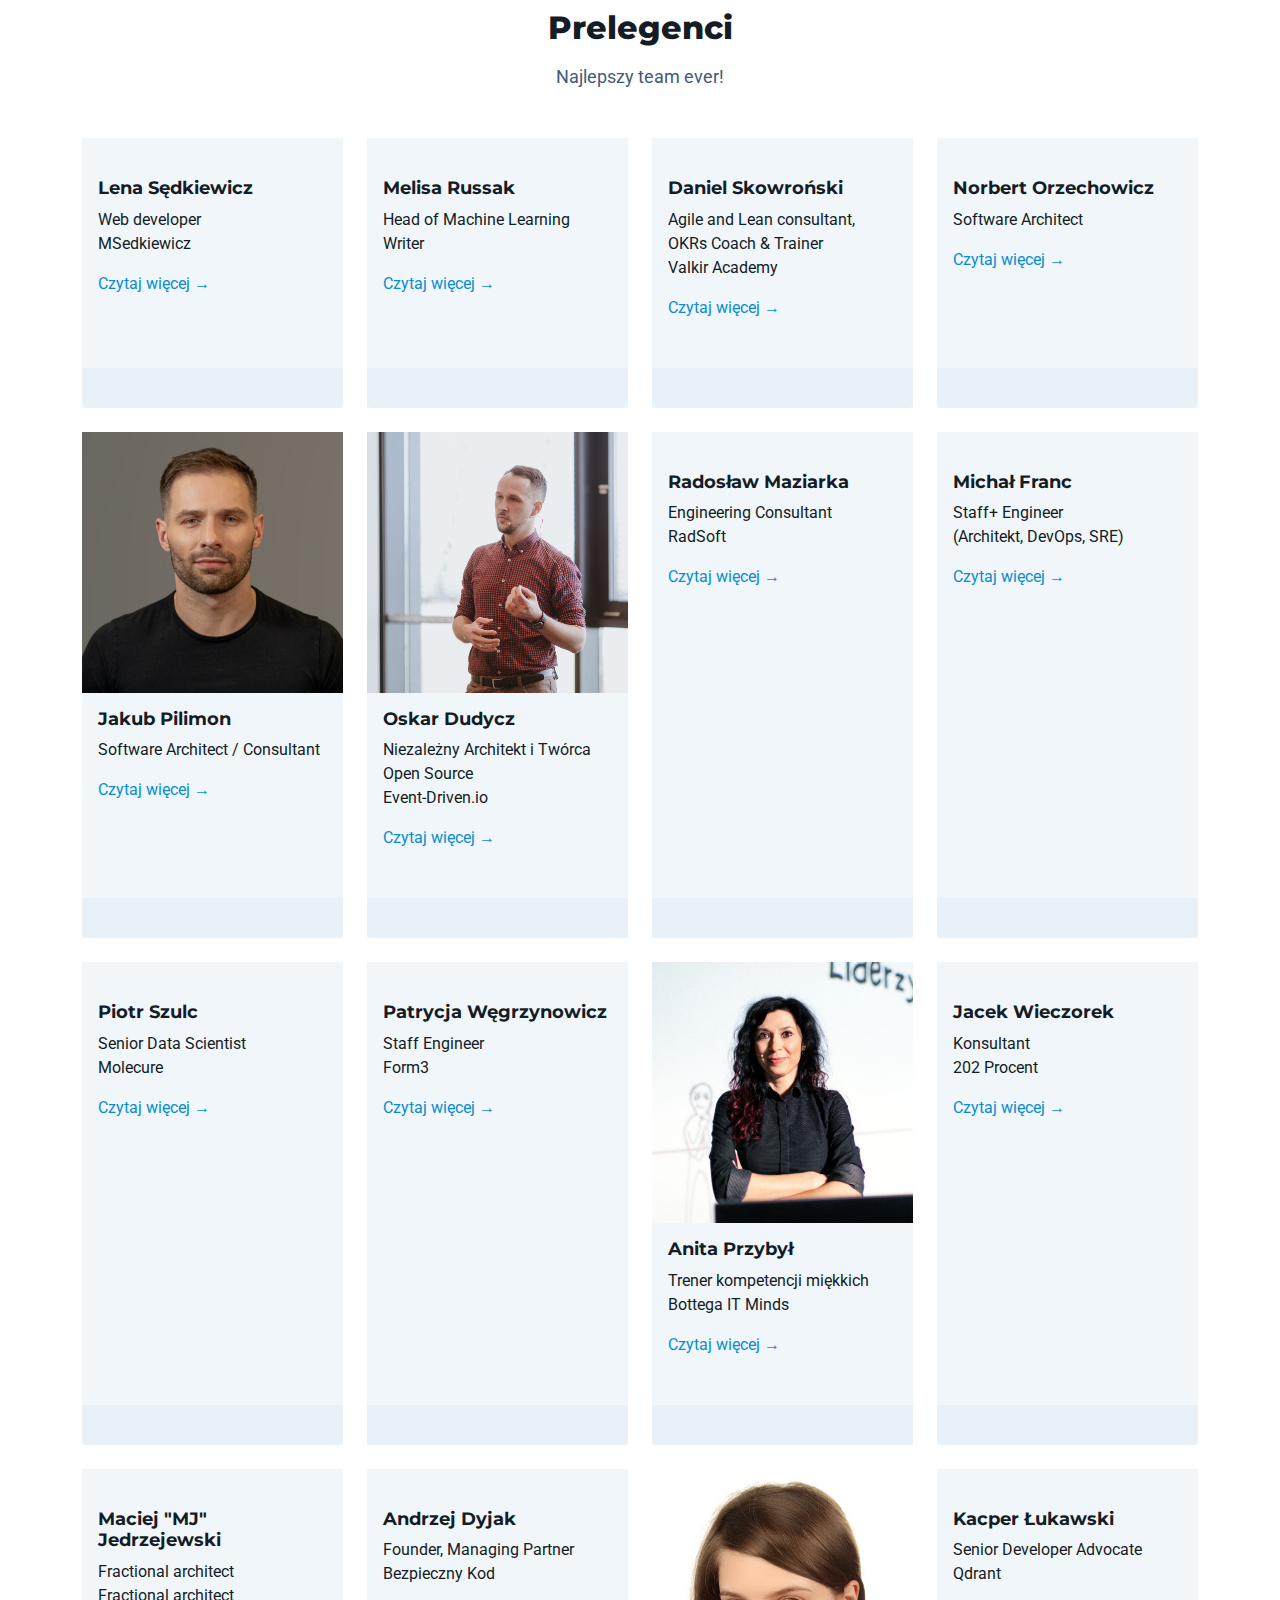
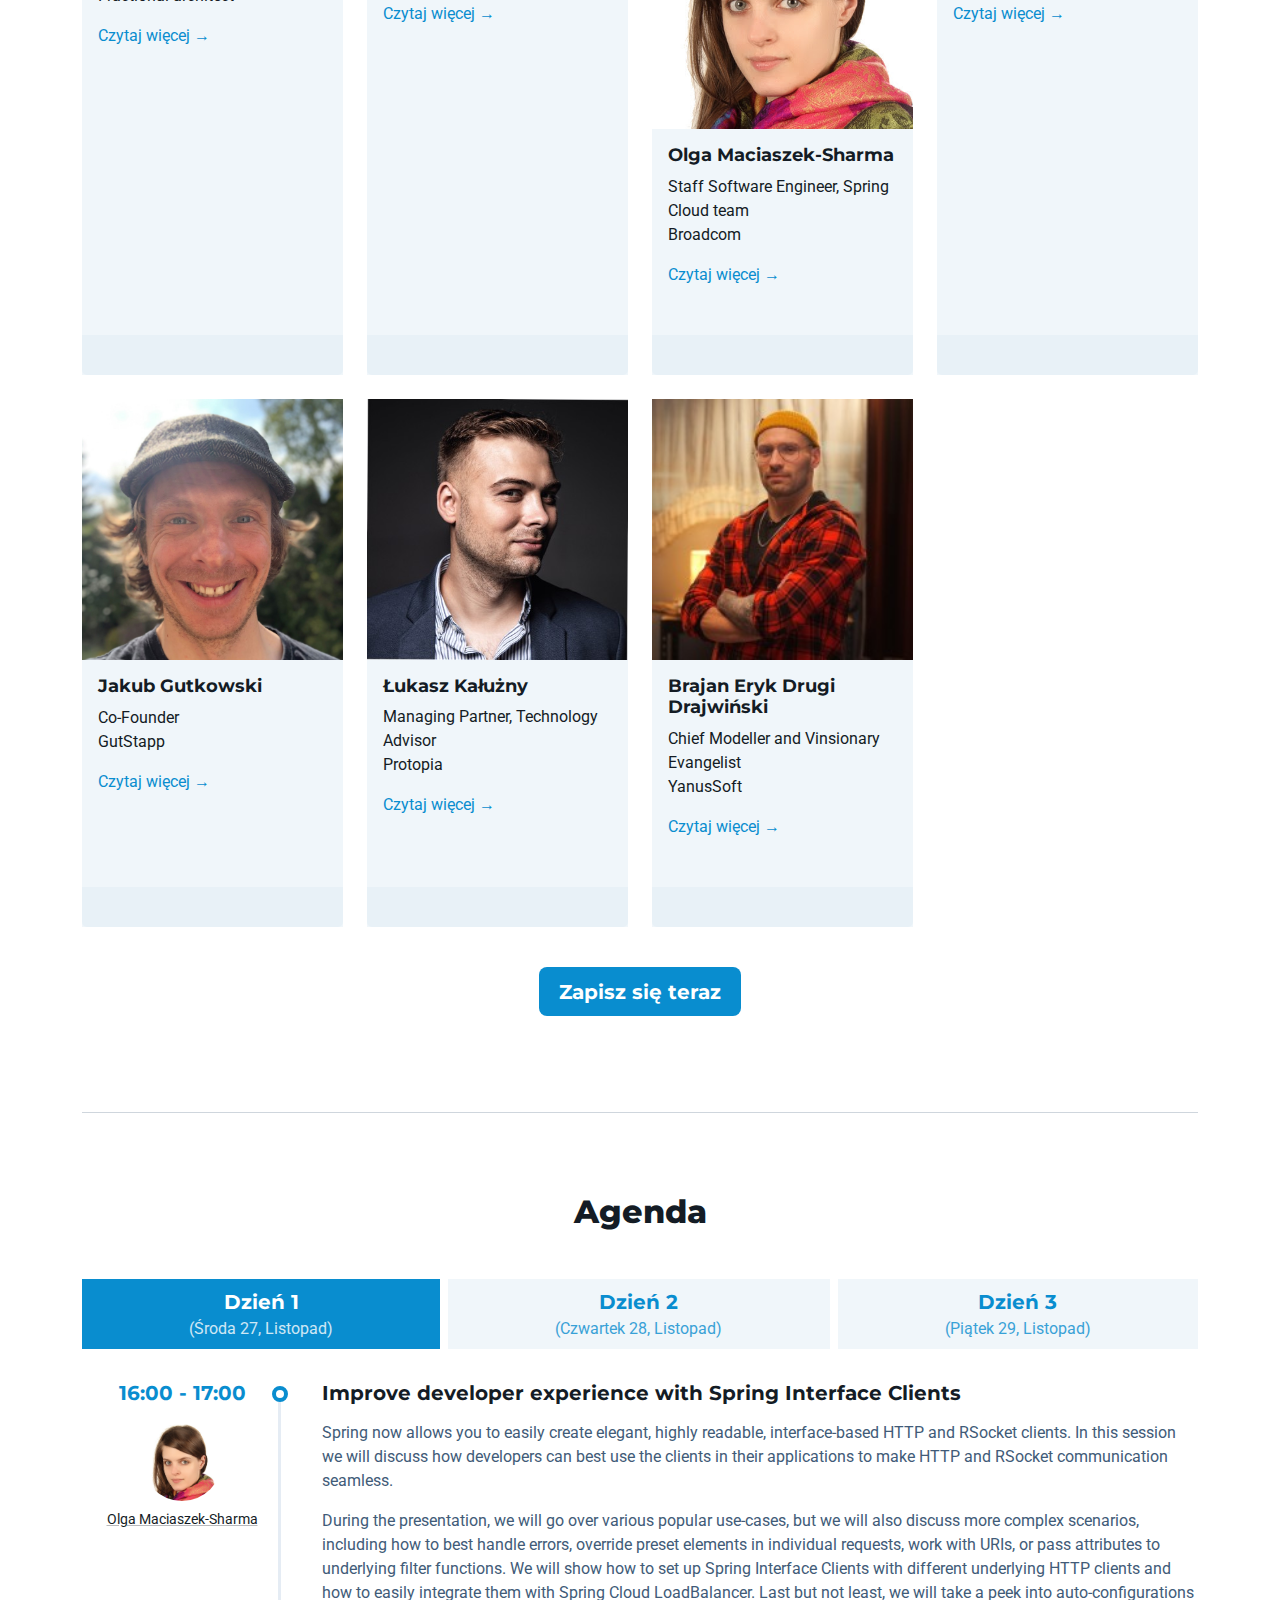
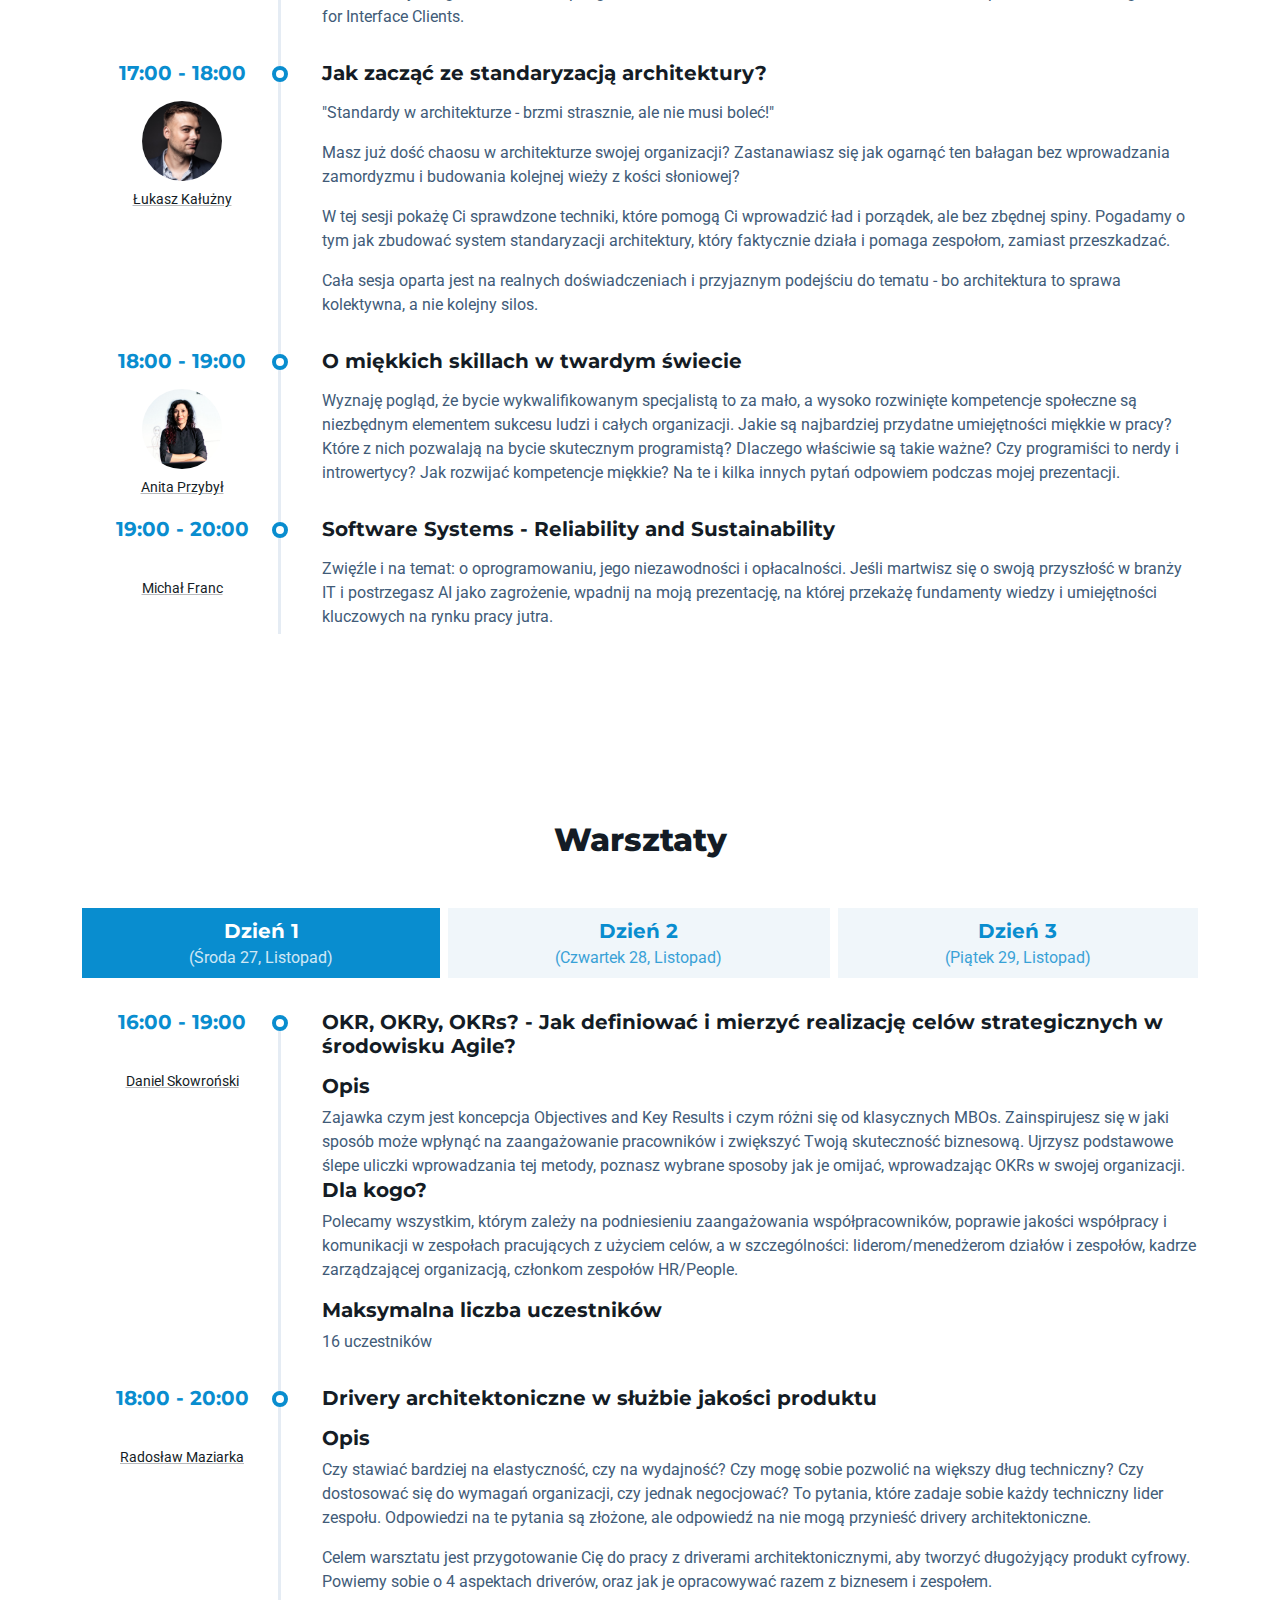
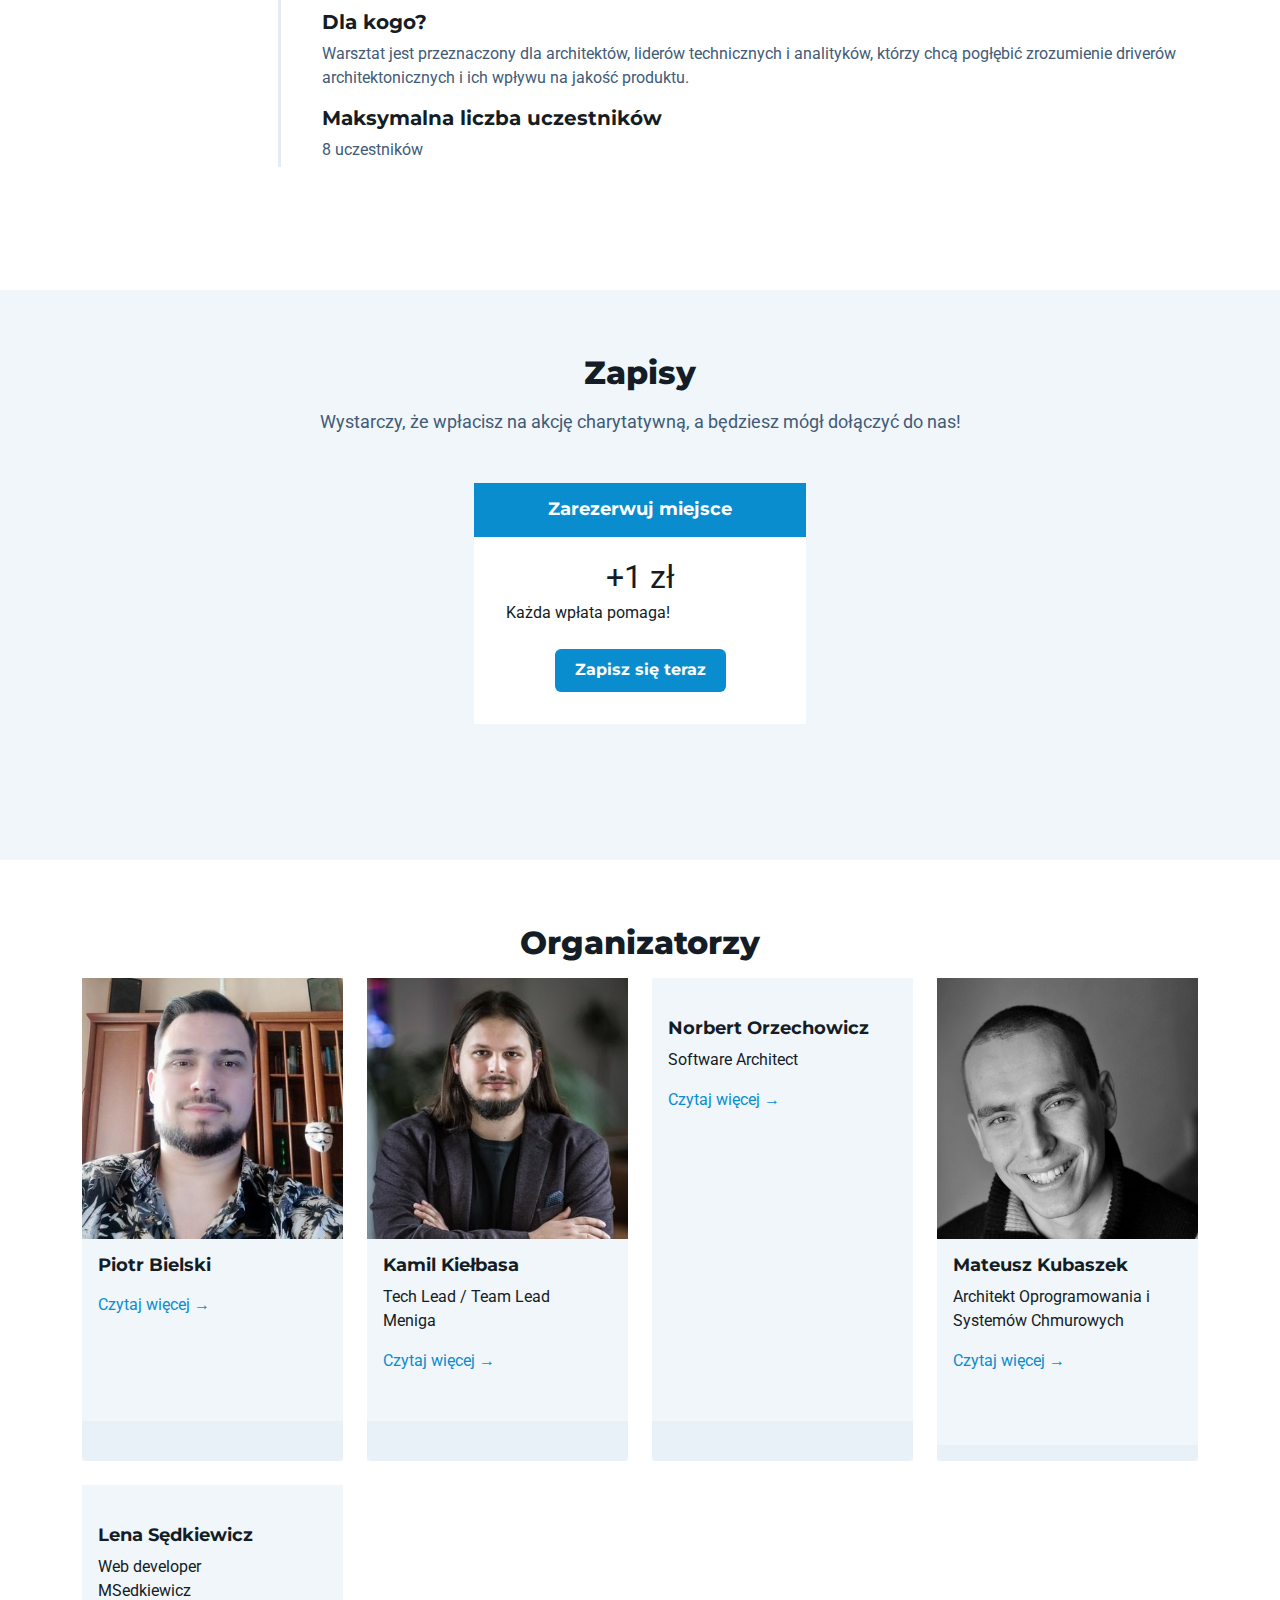
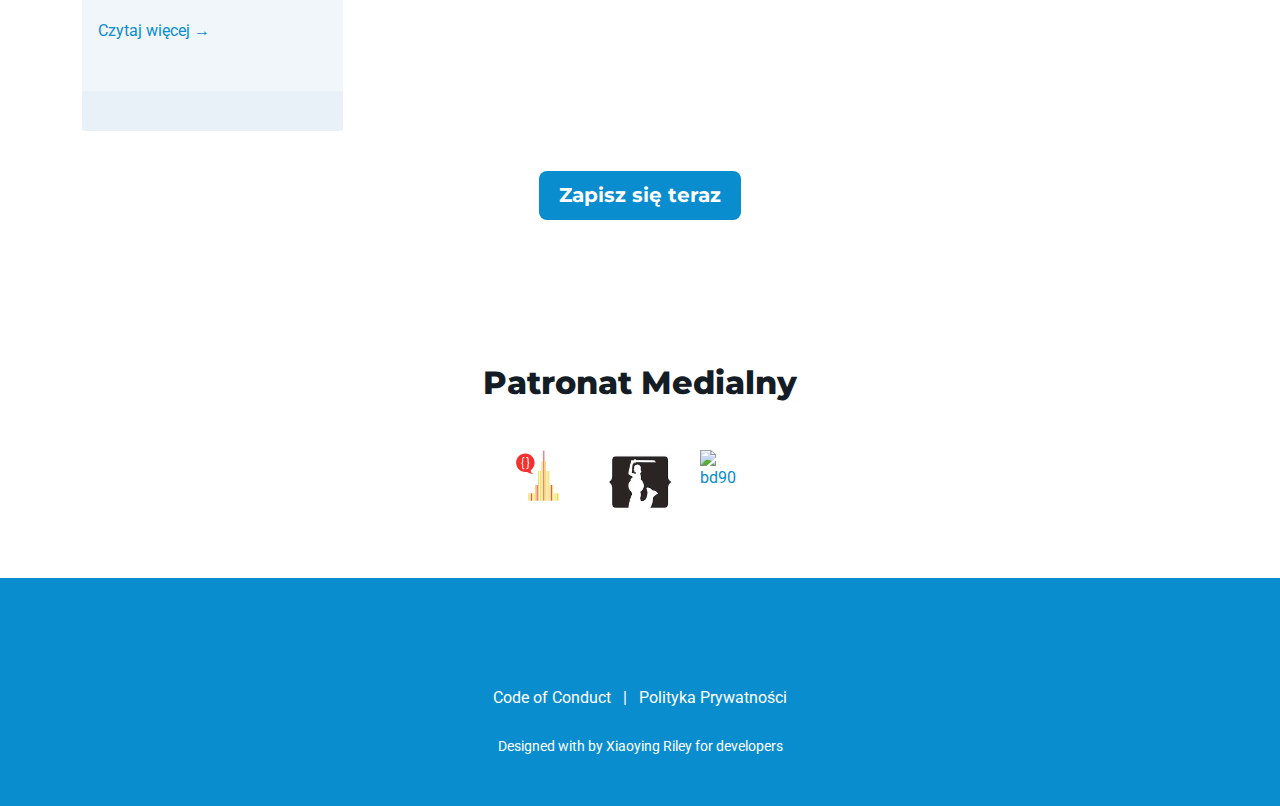
==== commit 184e5d34: "Add warsawjs" ====
--- a/index.html
+++ b/index.html
@@ -1273,6 +1273,9 @@
             <div class="container">
                 <div class="row text-center" style="justify-content: center;">
                     <div class="col-1">
+                        <a href="https://warsawjs.com/" target="_blank"><img src="/assets/images/logos/logo-warsawjs.svg" height="64" style="margin-right: 45px" alt="bd90"/></a>
+                    </div>
+                    <div class="col-1">
                         <a href="https://wgdotnet.pl/" target="_blank"><img src="/assets/images/logos/new-wg-dotnet-logo.webp" height="64"/></a>
                     </div>
                     <div class="col-1">
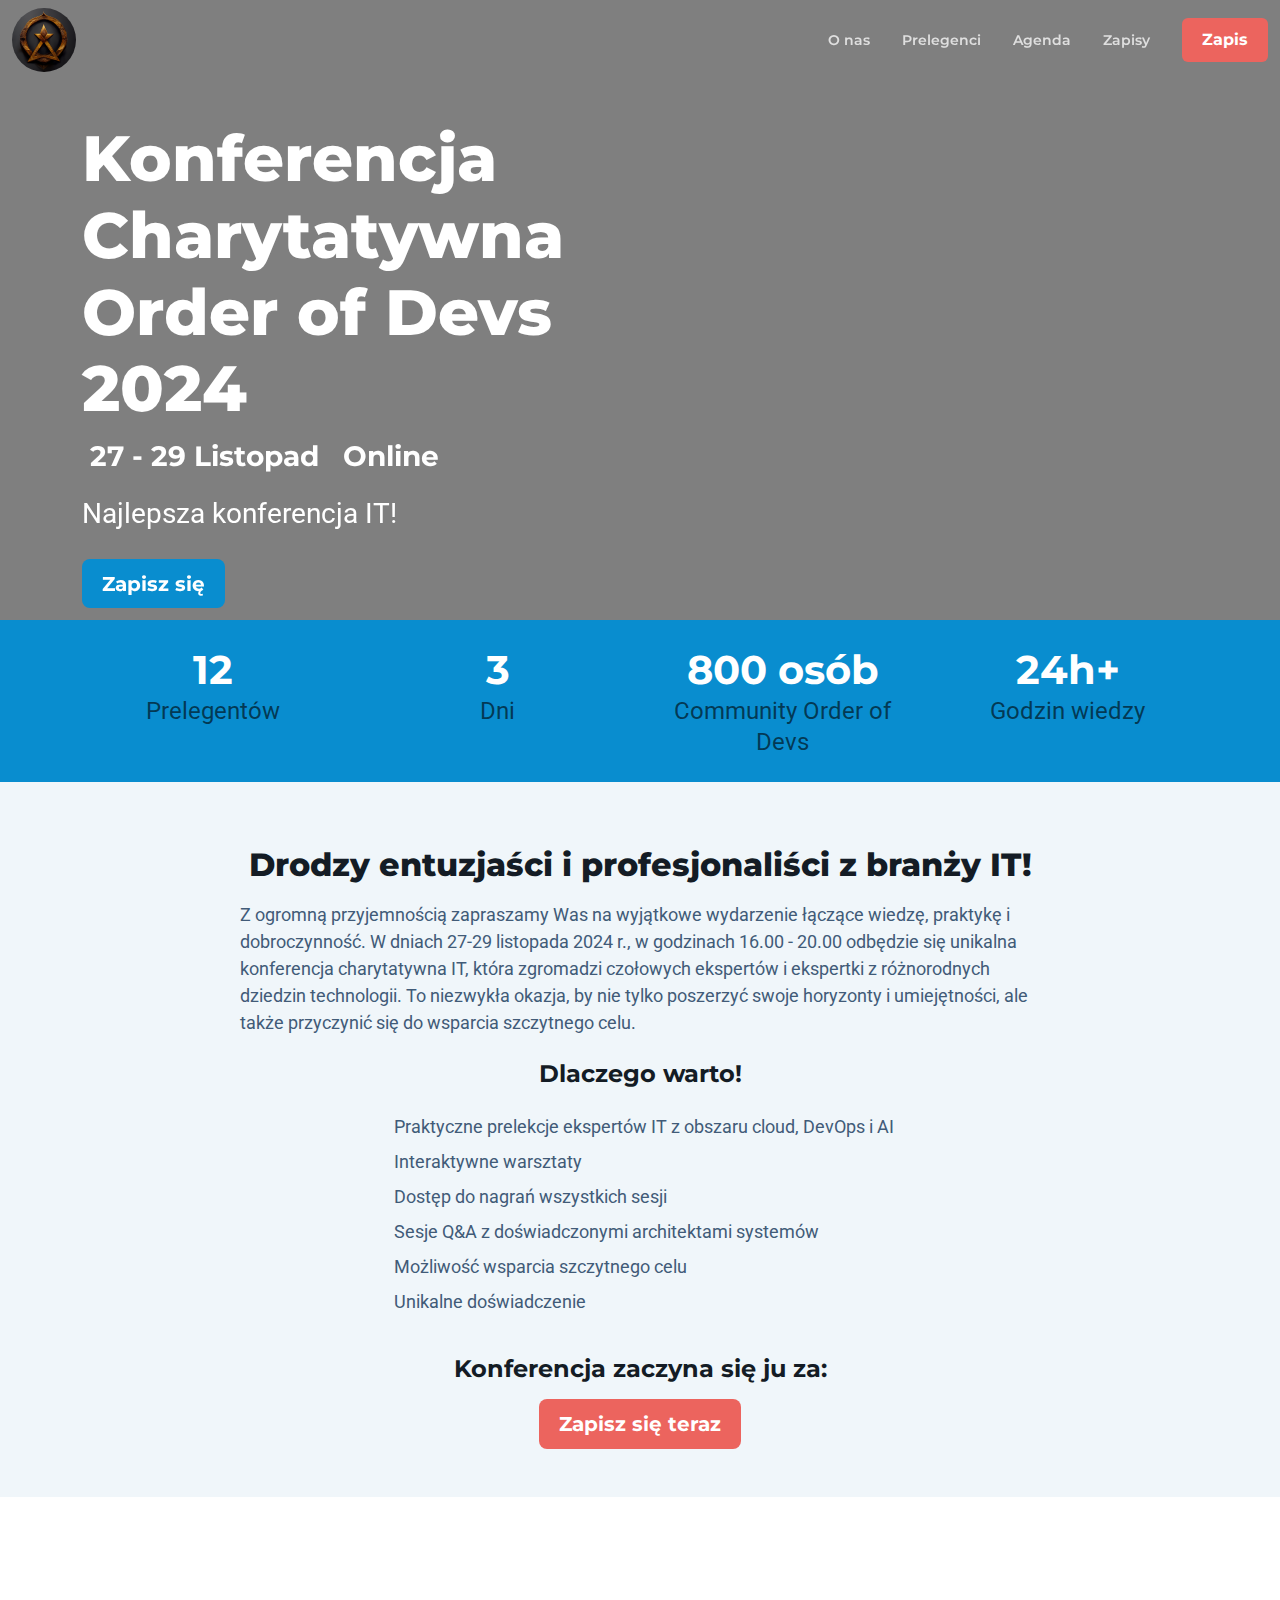
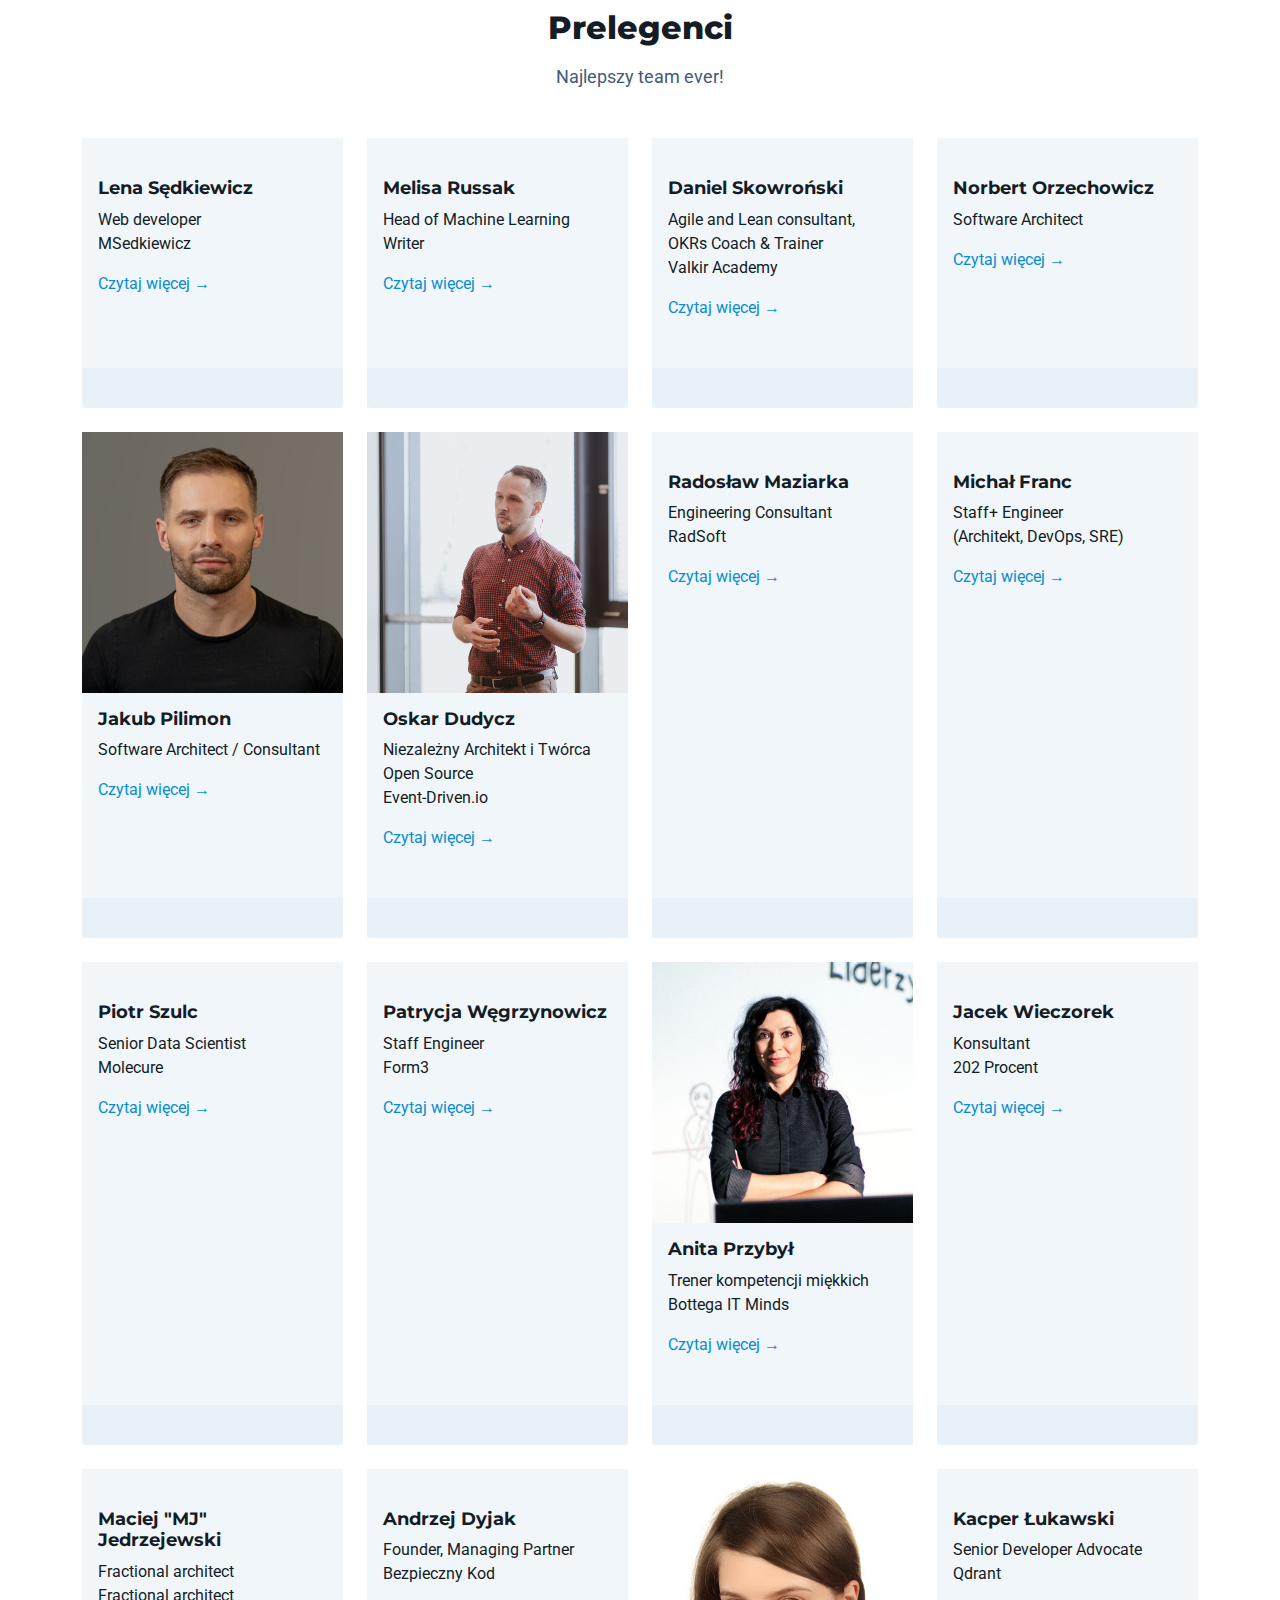
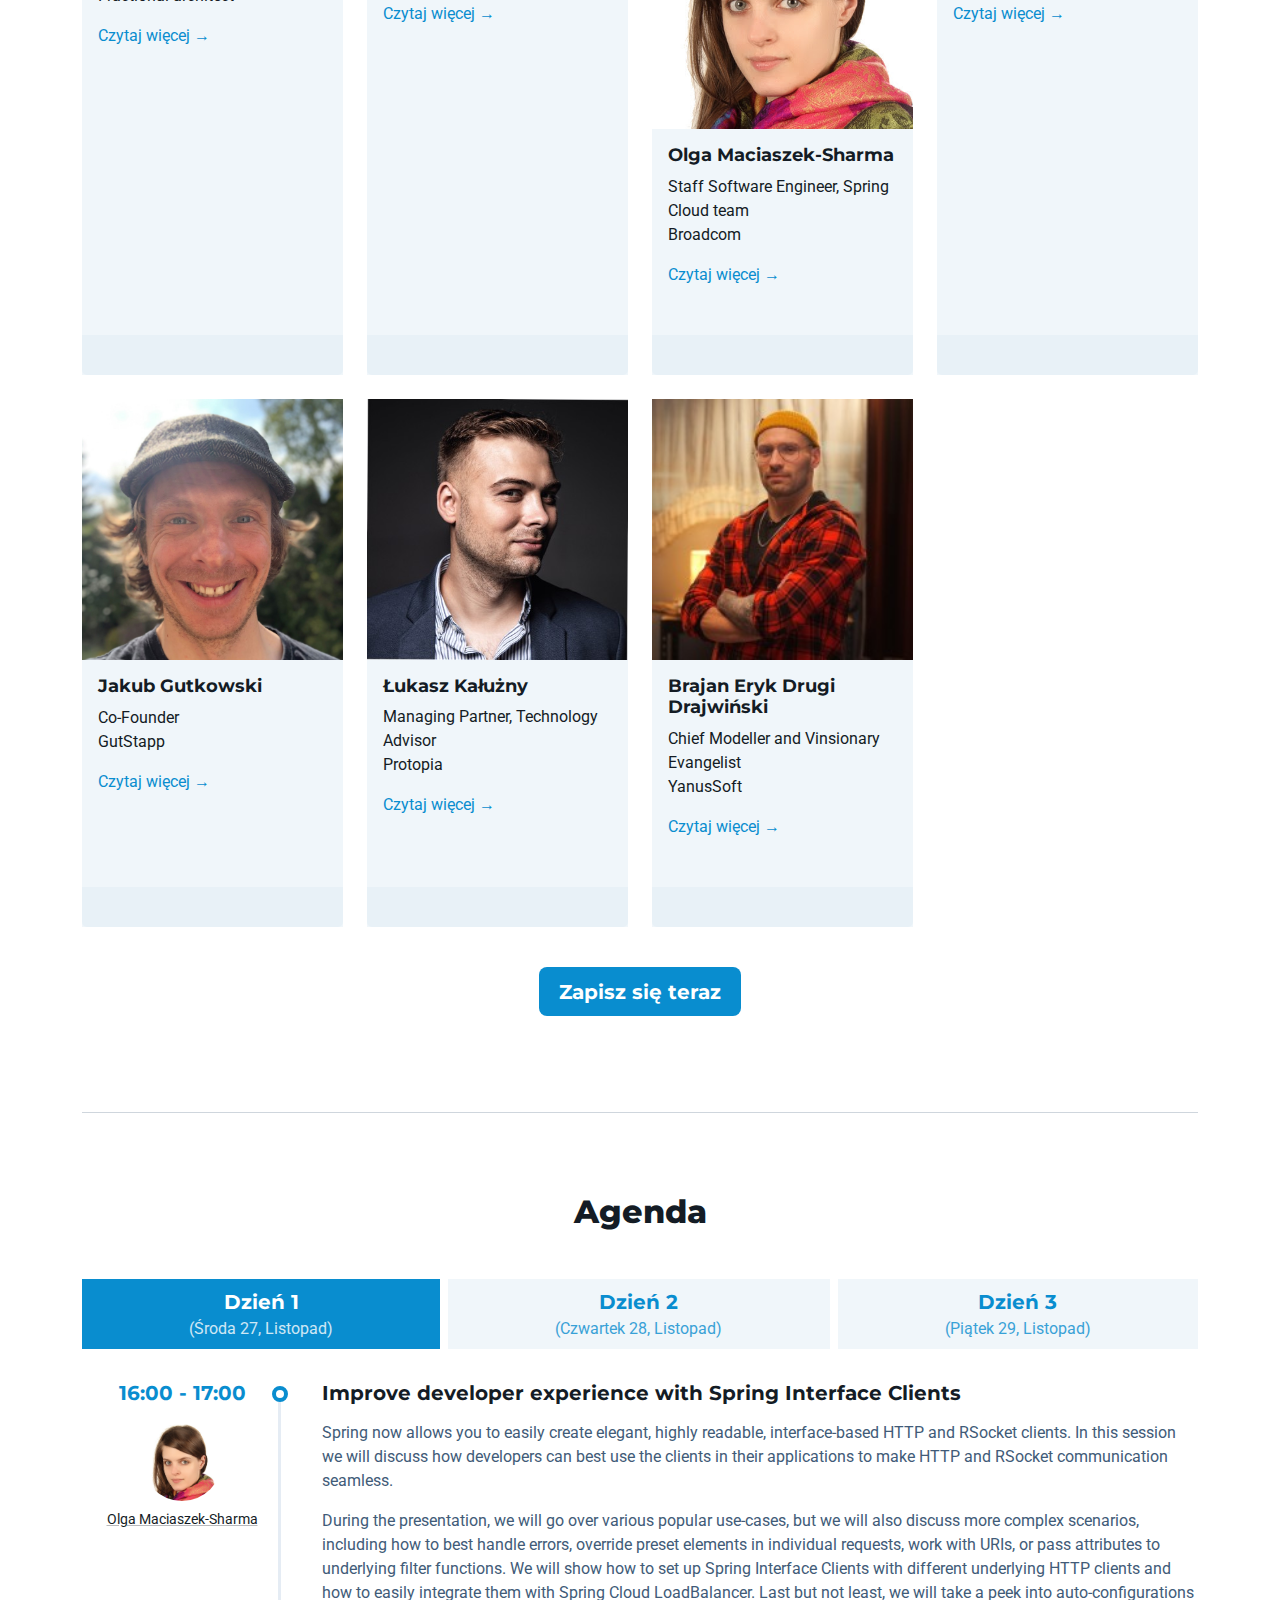
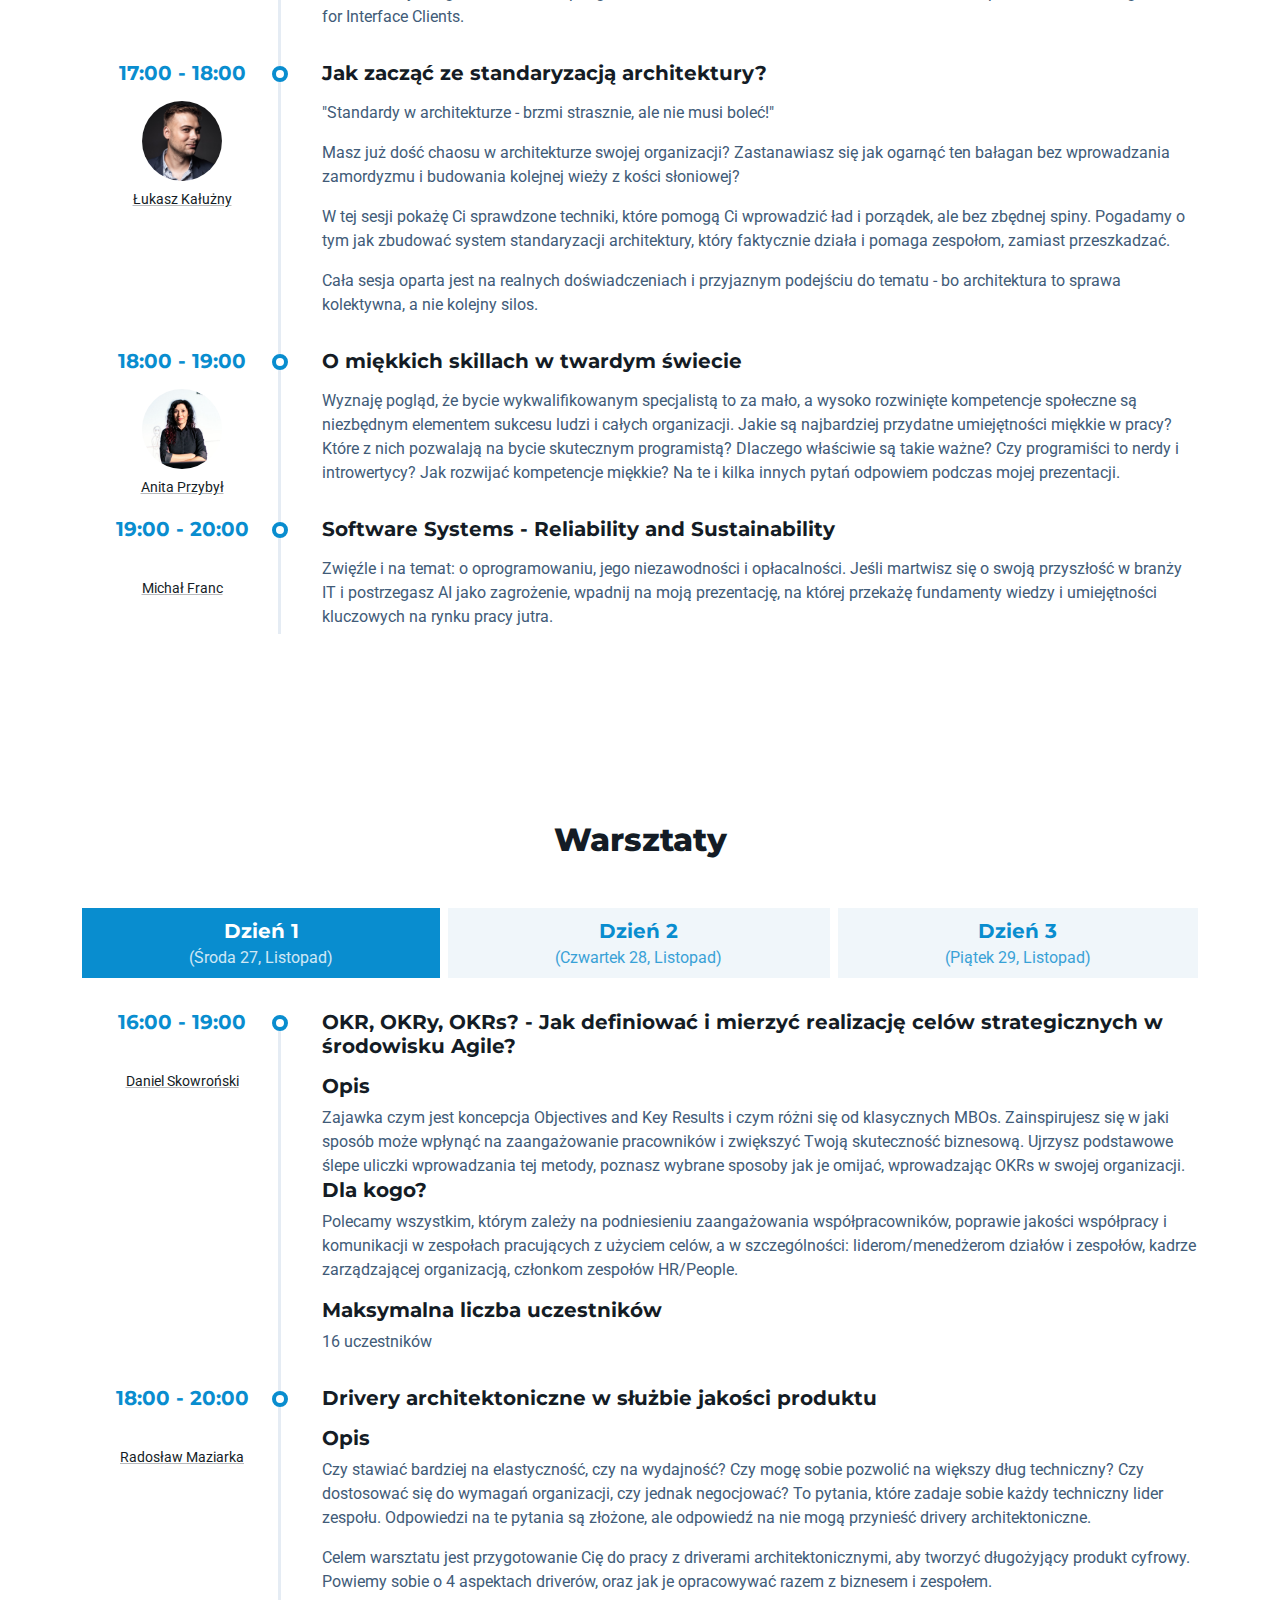
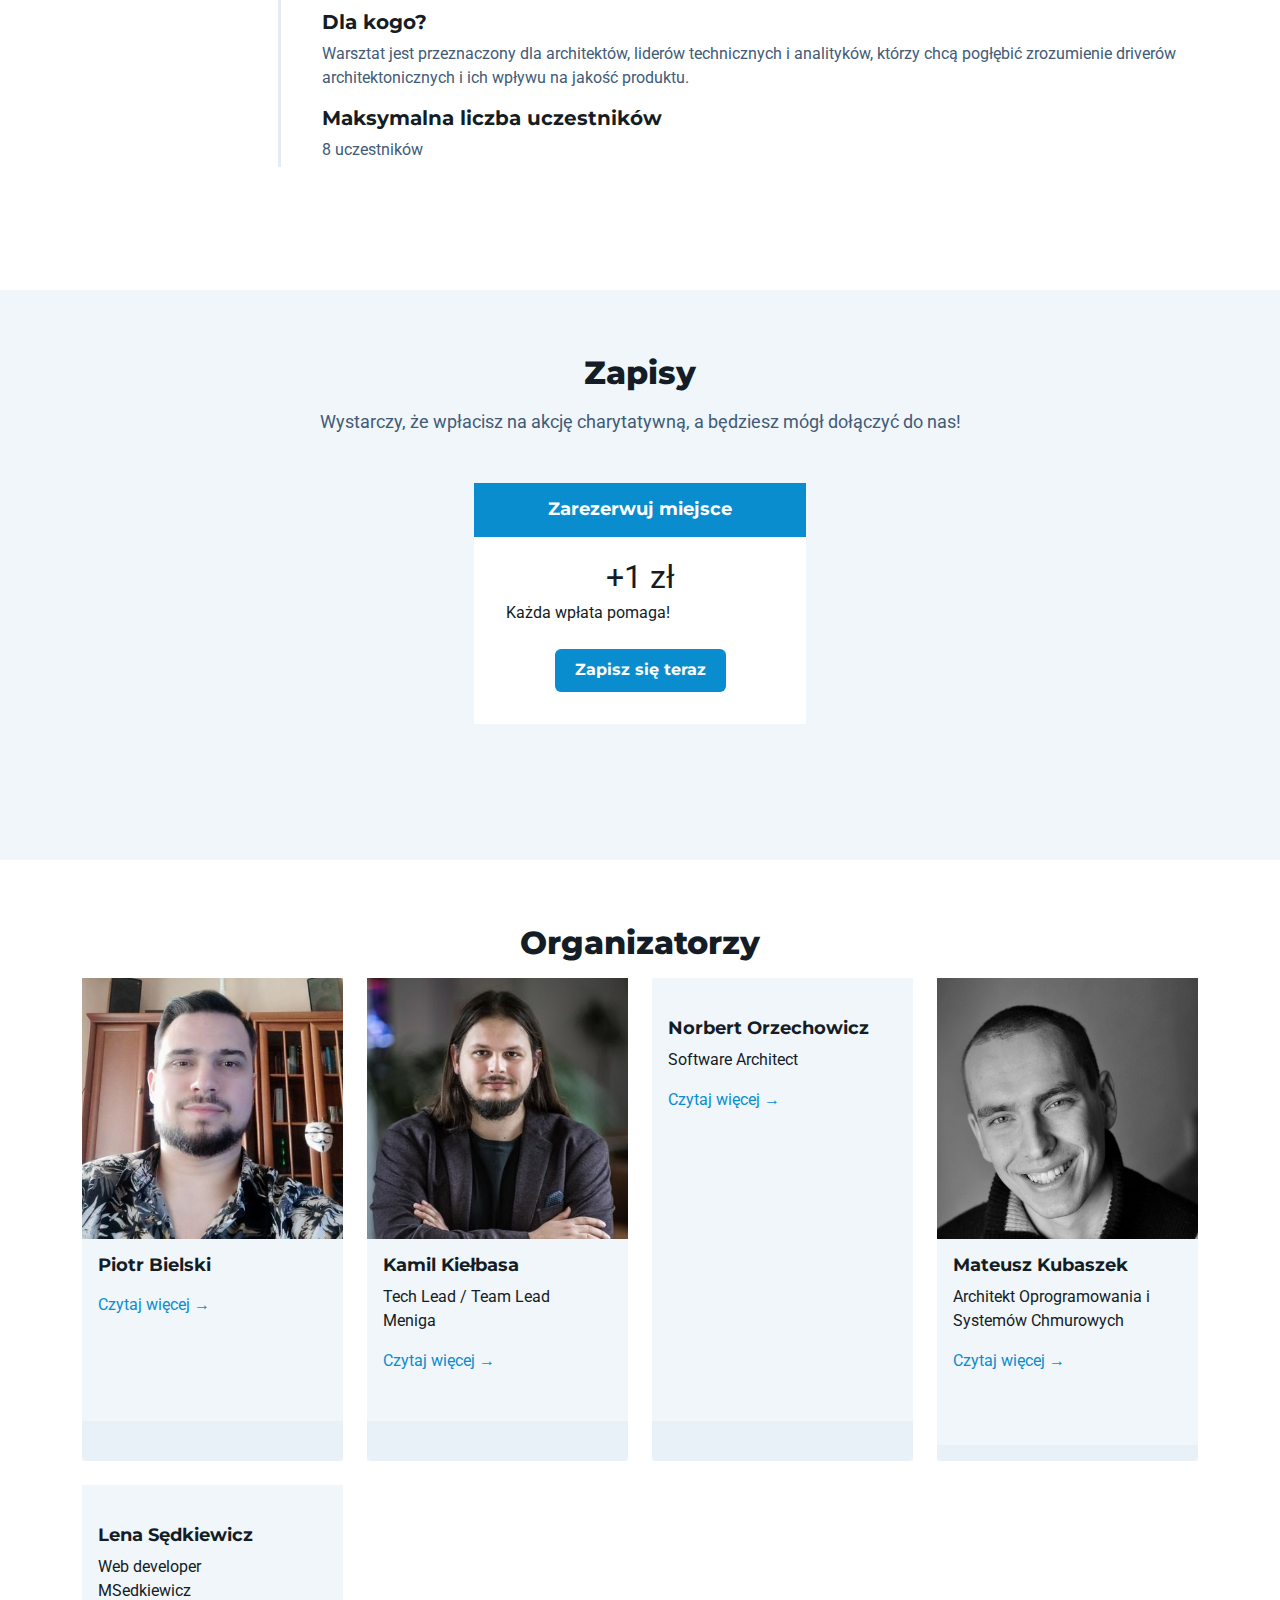
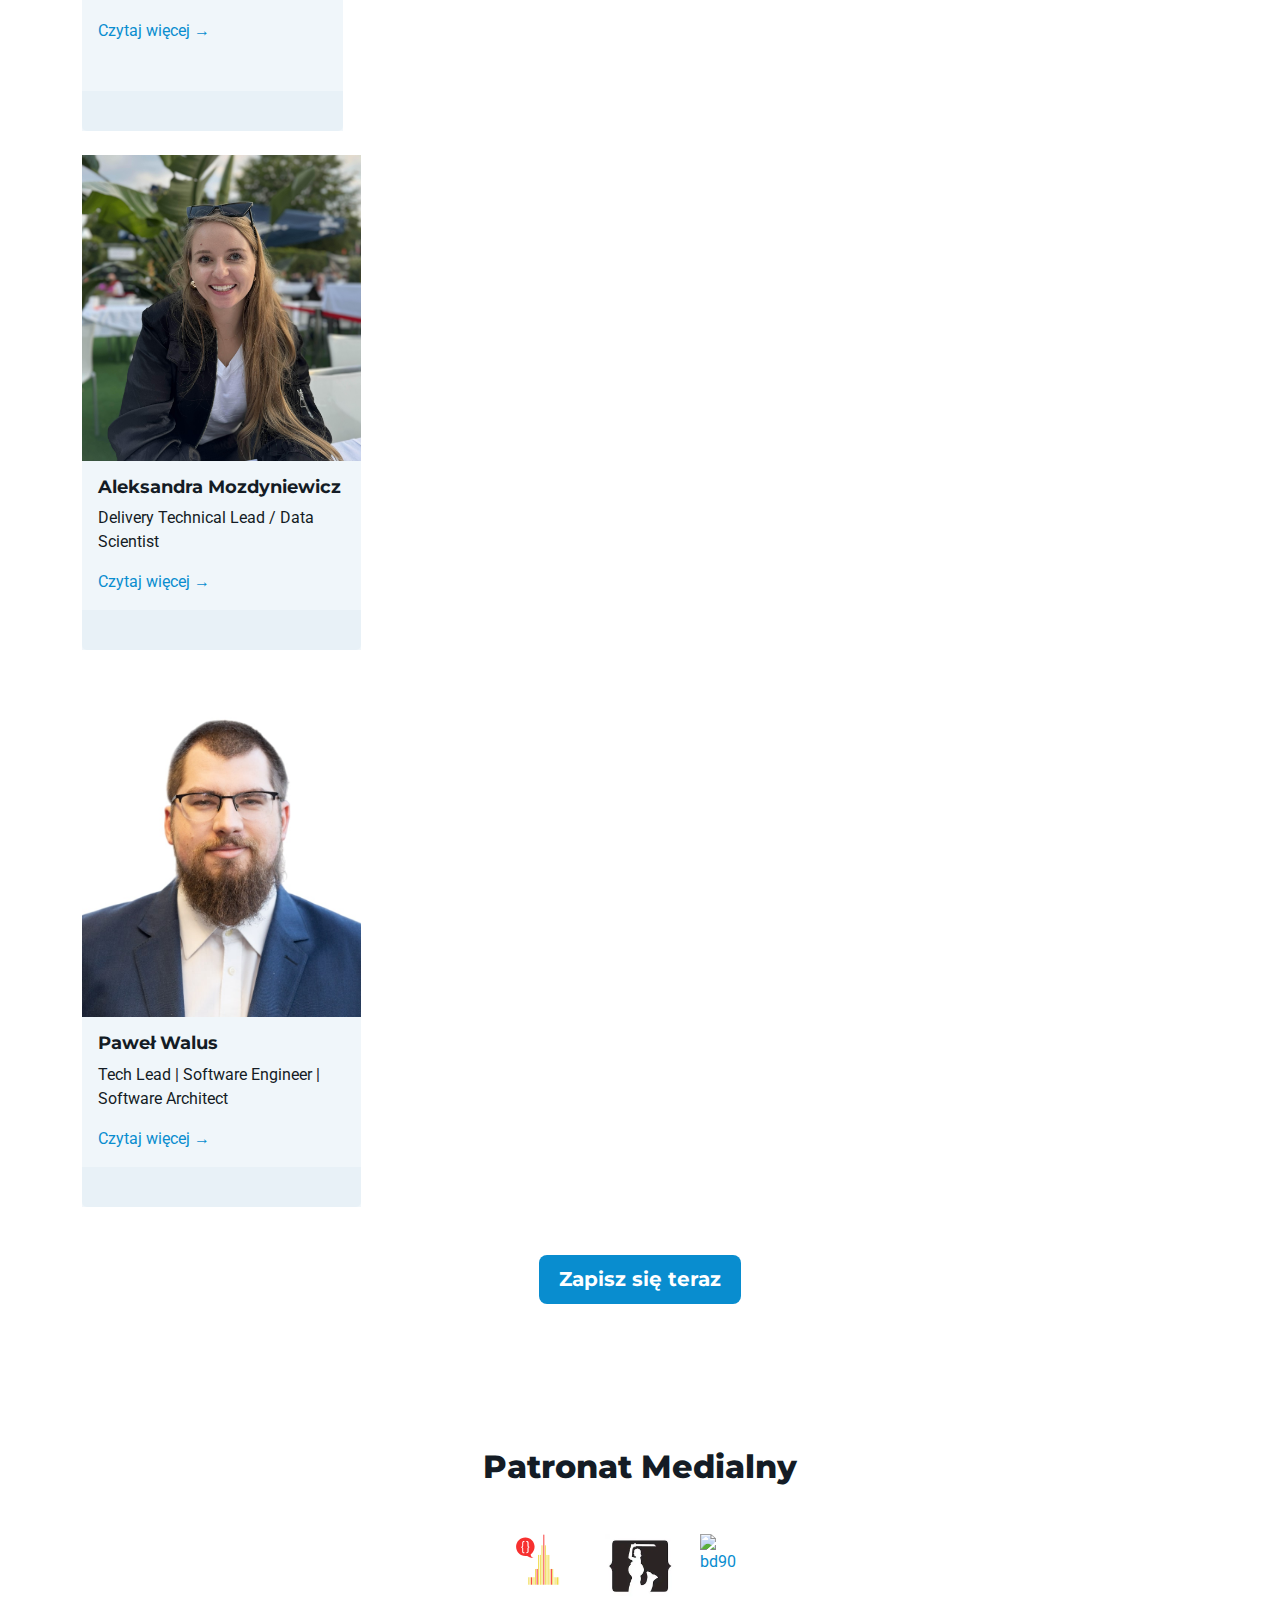
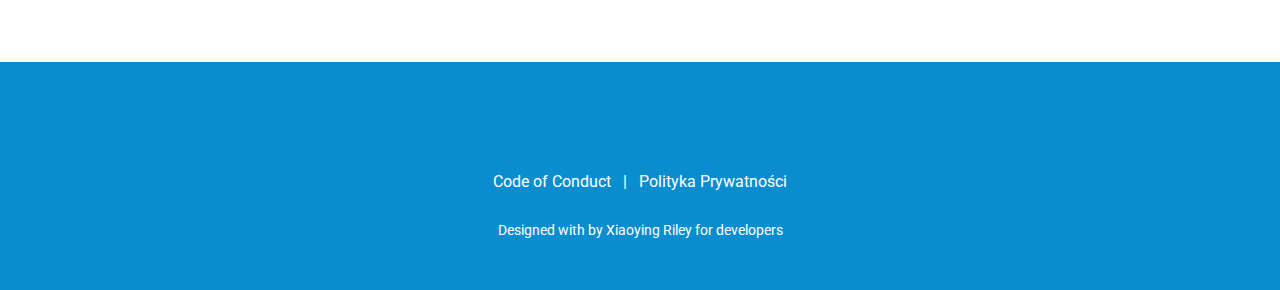
==== commit 9ac3467e: "feat: ludziki" ====
--- a/index.html
+++ b/index.html
@@ -25,7 +25,7 @@
         <link id="theme-style" rel="stylesheet" href="assets/css/theme.css">
         <style>
             .hero-text-block {
-                top: -10px;
+            top: -10px;
             }
         </style>
     </head>
@@ -883,8 +883,12 @@
                             </div>
                             <!--//meta-->
                             <div class="content">
-                                <h3 class="title mb-3">TBA</h3>
-                                <div class="desc">TBA <br /><br /><br /><br /></div>
+                                <h3 class="title mb-3">Problem pojawienia się skali</h3>
+                                <div class="desc">
+                                    <p>Jeżeli wchodzimy w firmę która już ma skalę i działający system często nie dostrzegamy trybików które powodują, że to wszystko działa. Oczywiście nie oznacza to, że wszystko jest piękne. Każdy system i organizacja ma swoje problemy. Jednak inaczej to wygląda kiedy wchodzi się do takiej firmy a inaczej kiedy produkt firmy nagle musi zostać wyskalowany. Bardzo często okazuje się wtedy że czegoś nam brakuje. Na prezentacji opowiem o trybikach których nam zabrakło a które trzeba było wsadzić w odpowiednie miejsce by móc nie tylko się odpowiednio wyskalować ale by też nie pójść z torbami.</p>
+                                    <p>Nie będzie to stricte techniczna prezentacja, jednak kombinacja organizacyjno-strukturowo-techniczna - czyli jakie wyzwania trzeba rozwiązać kiedy "zaskoczy nas skala" tak jak "zima zaskakuje kierowców"*</p>
+                                    <p>* czytaj, lista otwarta wyzwań</p>
+                                </div>
                             </div>
                             <!--//content-->
                         </div>
@@ -1259,6 +1263,51 @@
                         <!--//card-->
                     </div>
                 </div>
+                <div class="col-6 col-lg-3 mb-4">
+                    <div class="card rounded-0">
+                        <a href="#modal-speaker-101" data-bs-toggle="modal" data-bs-target="#modal-speaker-101"><img src="assets/images/speakers/olcia.jpg" class="card-img-top rounded-0" alt=""></a>
+                        <div class="card-body">
+                            <h5 class="card-title mb-2">Aleksandra Mozdyniewicz</h5>
+                            <div class="card-text mb-3">
+                                <div class="meta">Delivery Technical Lead / Data Scientist</div>
+                            </div>
+                            <!--//card-text-->
+                            <a href="#modal-speaker-101" data-bs-toggle="modal" data-bs-target="#modal-speaker-101">Czytaj więcej &rarr;</a>
+                        </div>
+                        <!--//card-->
+                        <div class="card-footer text-muted">
+                            <ul class="social-list list-inline mb-0">
+                                <li class="list-inline-item"><a href="https://www.linkedin.com/in/aleksandra-mozdyniewicz/"><i class="fa-brands fa-linkedin-in fa-fw"></i></a></li>
+                                <li class="list-inline-item"><a  href="https://datachallenge.ai/"><i class="fa-solid fa-globe-pointer"></i></a></li>
+                            </ul>
+                            <!--//social-list-->
+                        </div>
+                    </div>
+                    <!--//card-->
+                </div>
+                <div class="col-6 col-lg-3 mb-4">
+                    <div class="card rounded-0">
+                        <a href="#modal-speaker-102" data-bs-toggle="modal" data-bs-target="#modal-speaker-102"><img src="assets/images/speakers/pwalus.jpg" class="card-img-top rounded-0" alt=""></a>
+                        <div class="card-body">
+                            <h5 class="card-title mb-2">Paweł Walus</h5>
+                            <div class="card-text mb-3">
+                                <div class="meta">Tech Lead | Software Engineer | Software Architect</div>
+                            </div>
+                            <!--//card-text-->
+                            <a href="#modal-speaker-102" data-bs-toggle="modal" data-bs-target="#modal-speaker-102">Czytaj więcej &rarr;</a>
+                        </div>
+                        <!--//card-->
+                        <div class="card-footer text-muted">
+                            <ul class="social-list list-inline mb-0">
+                                <li class="list-inline-item"><a href="https://www.linkedin.com/in/paweł-walus-23121697/"><i class="fa-brands fa-linkedin-in fa-fw"></i></a></li>
+                                <li class="list-inline-item"><a  href="https://github.com/pw-order-of-devs"><i class="fa-brands fa-github fa-fw"></i></a></li>
+                            </ul>
+                            <!--//social-list-->
+                        </div>
+                    </div>
+                    <!--//card-->
+                </div>
+            </div>
                 <!--//row-->
                 <div class="speakers-cta text-center py-3"><a class="btn btn-primary btn-lg" href="https://docs.google.com/forms/d/e/1FAIpQLSeWtWe78b75ltNkxlzJ7hK_OrNbTj7BF53N20dAOKOcQBxLtA/viewform" target="_blank">Zapisz się teraz</a></div>
             </div>
@@ -2213,6 +2262,82 @@
             <!--//modal-dialog-->
         </div>
         <!--//modal-->
+                <!-- Model: Olca -->
+                <div class="modal modal-speaker modal-speaker-101" id="modal-speaker-101" tabindex="-1" role="dialog" aria-labelledby="speaker-102-ModalLabel" aria-hidden="true">
+                    <div class="modal-dialog">
+                        <div class="modal-content">
+                            <div class="modal-header">
+                                <button type="button" class="btn-close" data-bs-dismiss="modal" aria-hidden="true">&times;</button>
+                                <h4 id="speaker-101-ModalLabel" class="modal-title sr-only">Aleksandra Mozdyniewicz</h4>
+                            </div>
+                            <div class="modal-body p-0">
+                                <div class="theme-bg-light p-5">
+                                    <div class="row">
+                                        <div class="col-12 col-md-auto text-center">
+                                            <img class="profile-image mb-3 mb-md-0 me-md-4 rounded-circle mx-auto" src="assets/images/speakers/olcia.jpg" alt="" />
+                                        </div>
+                                        <div class="col text-center text-md-start mx-auto">
+                                            <h2 class="name mb-2"></h2>
+                                            <div class="meta">Delivery Technical Lead / Data Scientist</div>
+                                            <ul class="social-list list-inline mb-0">
+                                                <li class="list-inline-item"><a href="https://www.linkedin.com/in/aleksandra-mozdyniewicz/"><i class="fa-brands fa-linkedin-in fa-fw"></i></a></li>
+                                                <li class="list-inline-item"><a  href="https://datachallenge.ai/"><i class="fa-solid fa-globe-pointer"></i></a></li>
+                                            </ul>
+                                            <!--//social-list-->
+                                        </div>
+                                        <!--//col-->
+                                    </div>
+                                    <!--//row-->
+                                </div>
+                                <div class="desc p-4 p-lg-5">
+                                    <p>Ekspertka w dostarczaniu oprogramowania, skoncentrowana na wykorzystaniu zaawansowanych technologii, aby zapewnić wysoką jakość produktów. 👑 Naturalna liderka z solidnym zapleczem technicznym i matematycznym, doskonała w pracy zespołowej i umiejętności wpływania na innych. 🚀 Pasjonatka innowacji oraz zastosowań ML/AI w rozwiązywaniu wyzwań biznesowych.</p>
+                                </div>
+                            </div>
+                            <!--//modal-body-->
+                        </div>
+                        <!--//modal-content-->
+                    </div>
+                    <!--//modal-dialog-->
+                </div>
+                <!--//modal-->
+                        <!-- Model: Pawel -->
+        <div class="modal modal-speaker modal-speaker-102" id="modal-speaker-102" tabindex="-1" role="dialog" aria-labelledby="speaker-102-ModalLabel" aria-hidden="true">
+            <div class="modal-dialog">
+                <div class="modal-content">
+                    <div class="modal-header">
+                        <button type="button" class="btn-close" data-bs-dismiss="modal" aria-hidden="true">&times;</button>
+                        <h4 id="speaker-102-ModalLabel" class="modal-title sr-only">Paweł Walus</h4>
+                    </div>
+                    <div class="modal-body p-0">
+                        <div class="theme-bg-light p-5">
+                            <div class="row">
+                                <div class="col-12 col-md-auto text-center">
+                                    <img class="profile-image mb-3 mb-md-0 me-md-4 rounded-circle mx-auto" src="assets/images/speakers/pwalus.jpg" alt="" />
+                                </div>
+                                <div class="col text-center text-md-start mx-auto">
+                                    <h2 class="name mb-2"></h2>
+                                    <div class="meta">Tech Lead | Software Engineer | Software Architect</div>
+                                    <ul class="social-list list-inline mb-0">
+                                        <li class="list-inline-item"><a href="https://www.linkedin.com/in/paweł-walus-23121697/"><i class="fa-brands fa-linkedin-in fa-fw"></i></a></li>
+                                        <li class="list-inline-item"><a  href="https://github.com/pw-order-of-devs"><i class="fa-brands fa-github fa-fw"></i></a></li>
+                                    </ul>
+                                    <!--//social-list-->
+                                </div>
+                                <!--//col-->
+                            </div>
+                            <!--//row-->
+                        </div>
+                        <div class="desc p-4 p-lg-5">
+                            <p>Passionate Rust evangelist. Bridging technology and human insight as a psychology student, blending engineering expertise with a deep understanding of people and systems.</p>
+                        </div>
+                    </div>
+                    <!--//modal-body-->
+                </div>
+                <!--//modal-content-->
+            </div>
+            <!--//modal-dialog-->
+        </div>
+        <!--//modal-->
         <!-- Javascript -->
         <script src="assets/plugins/popper.min.js"></script>
         <script src="assets/plugins/bootstrap/js/bootstrap.min.js"></script>
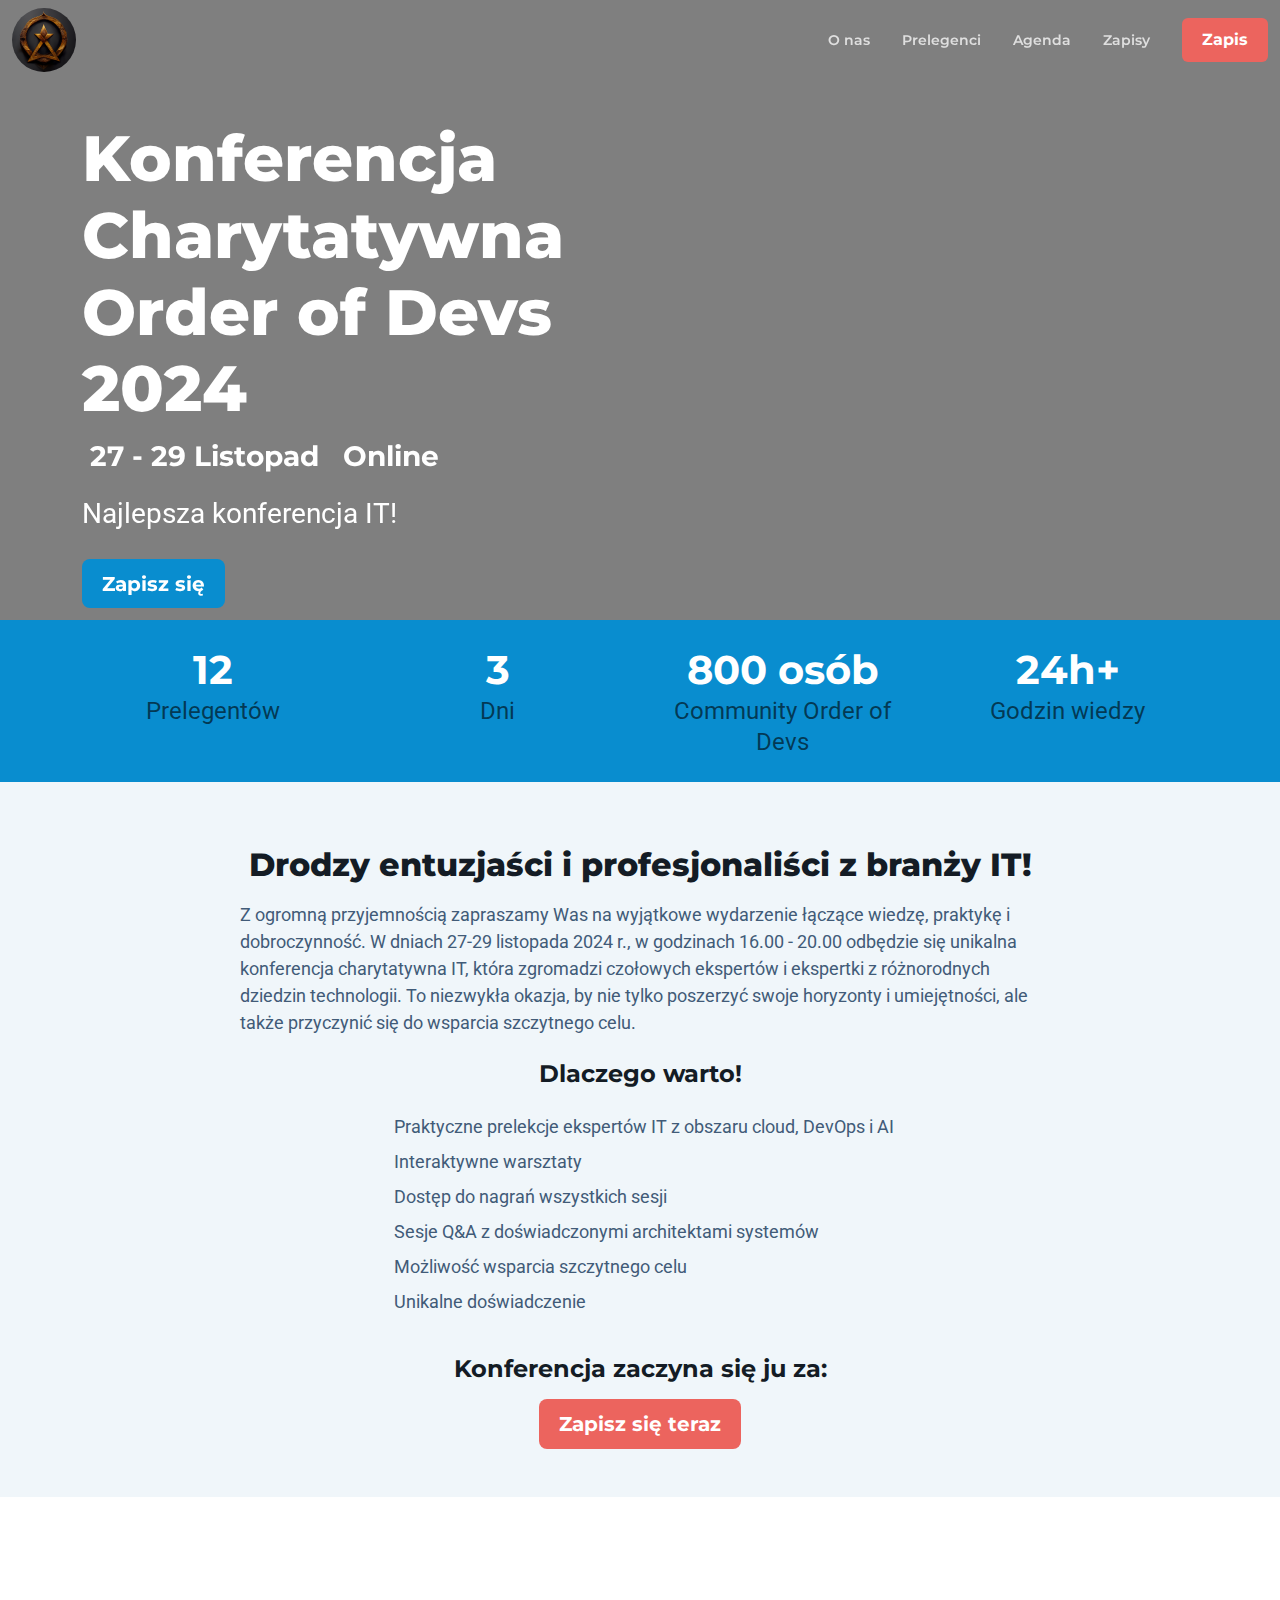
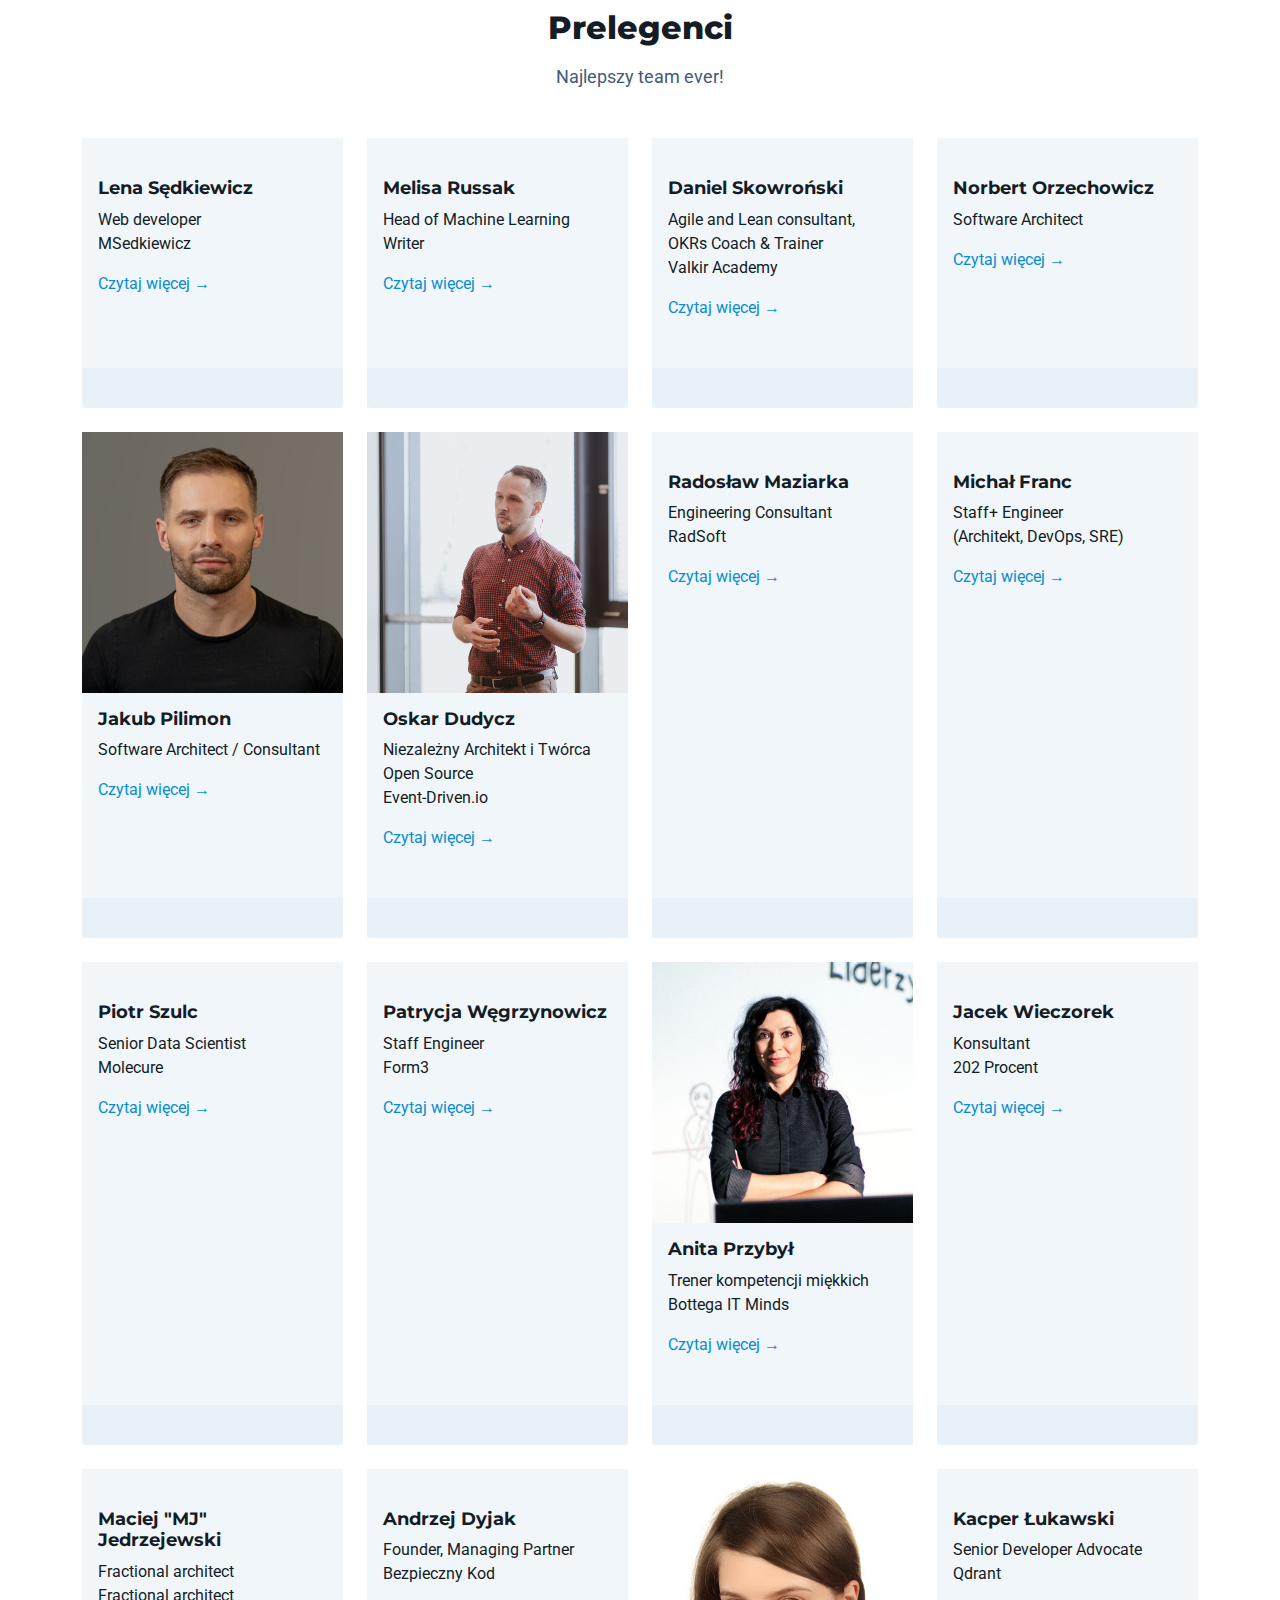
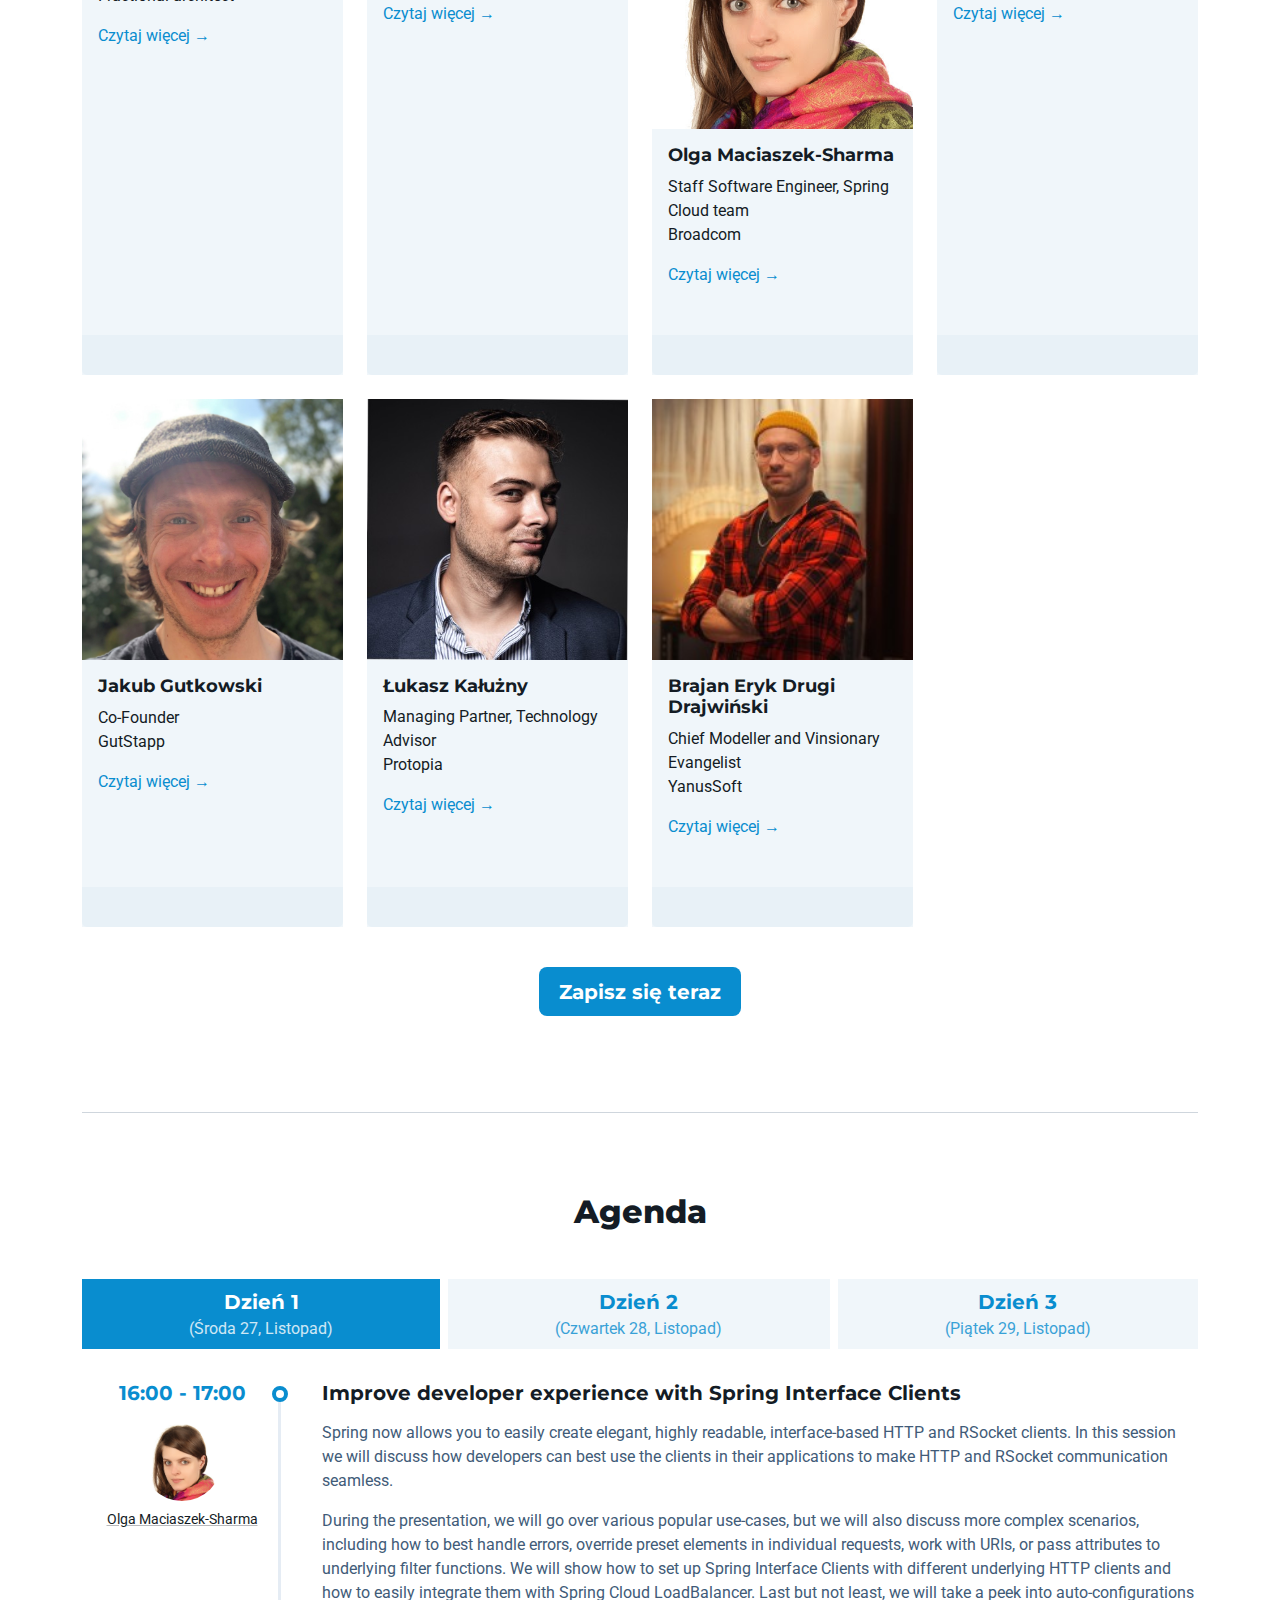
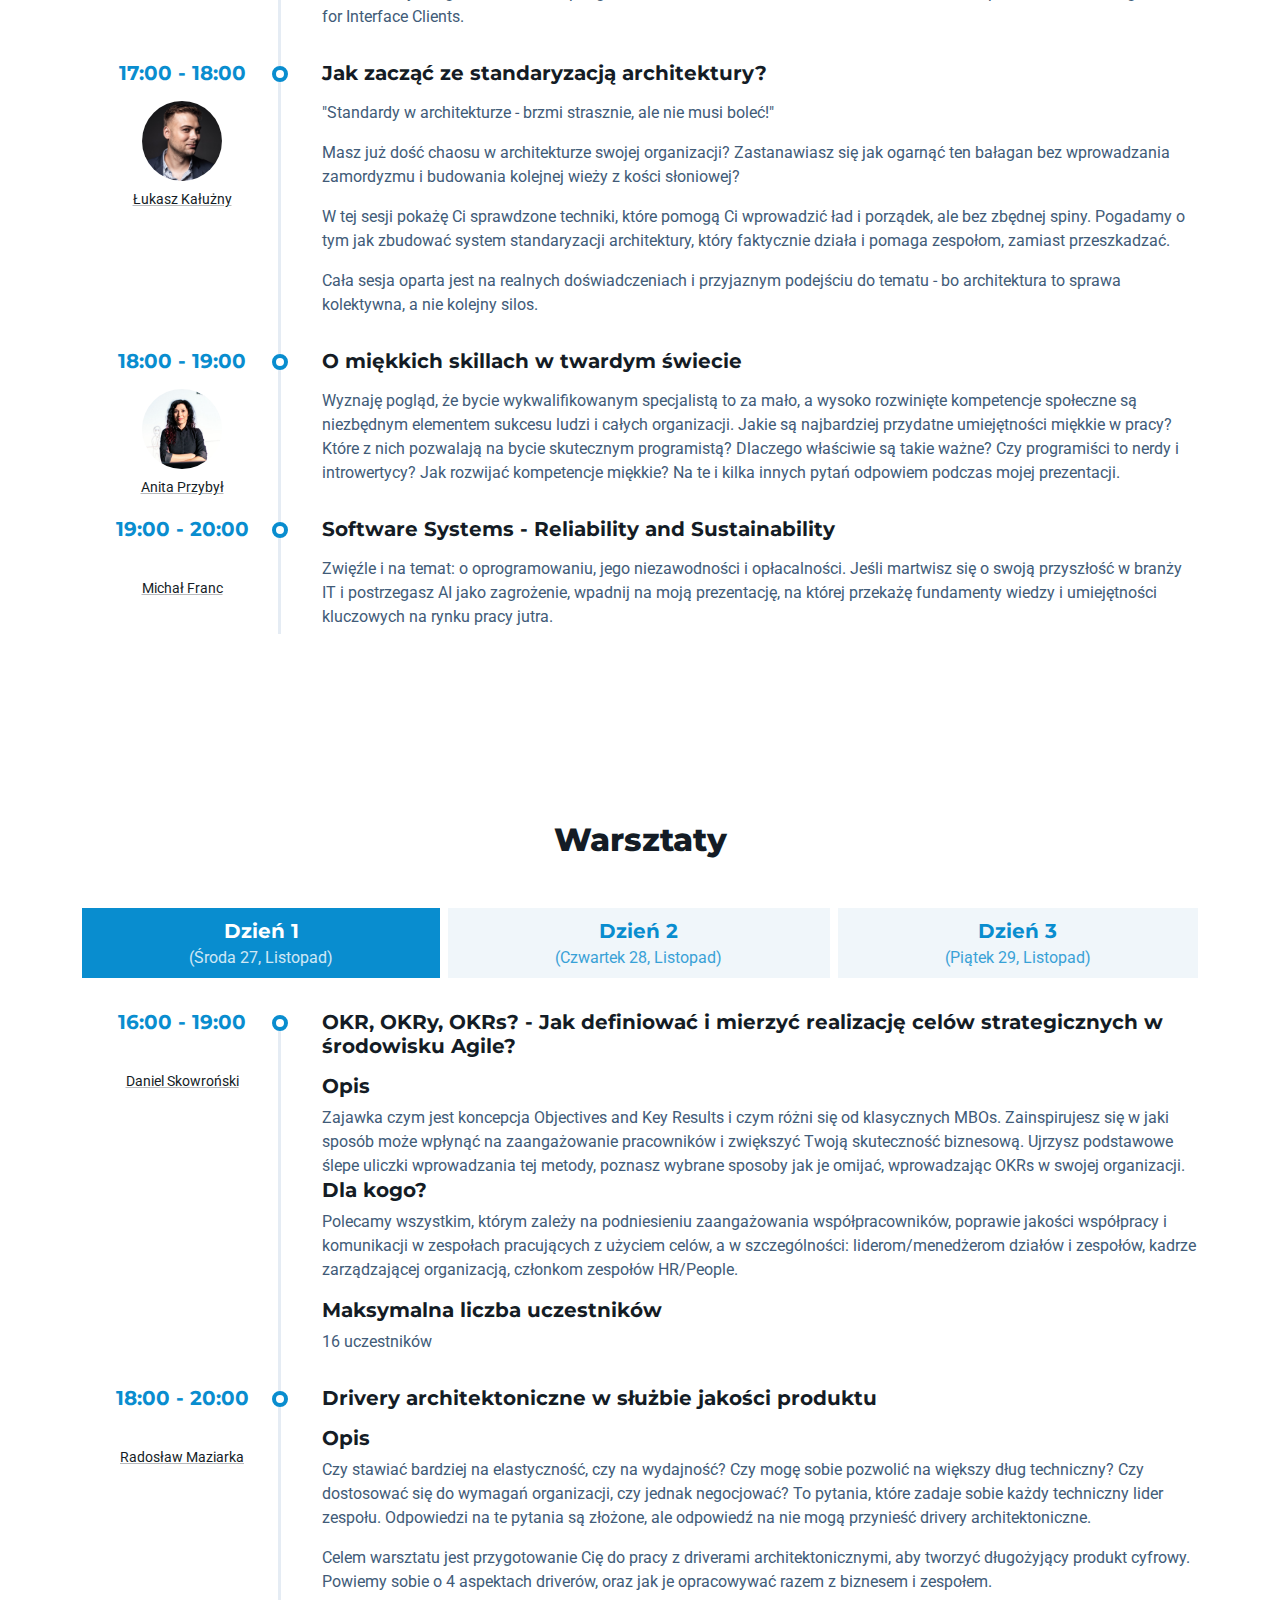
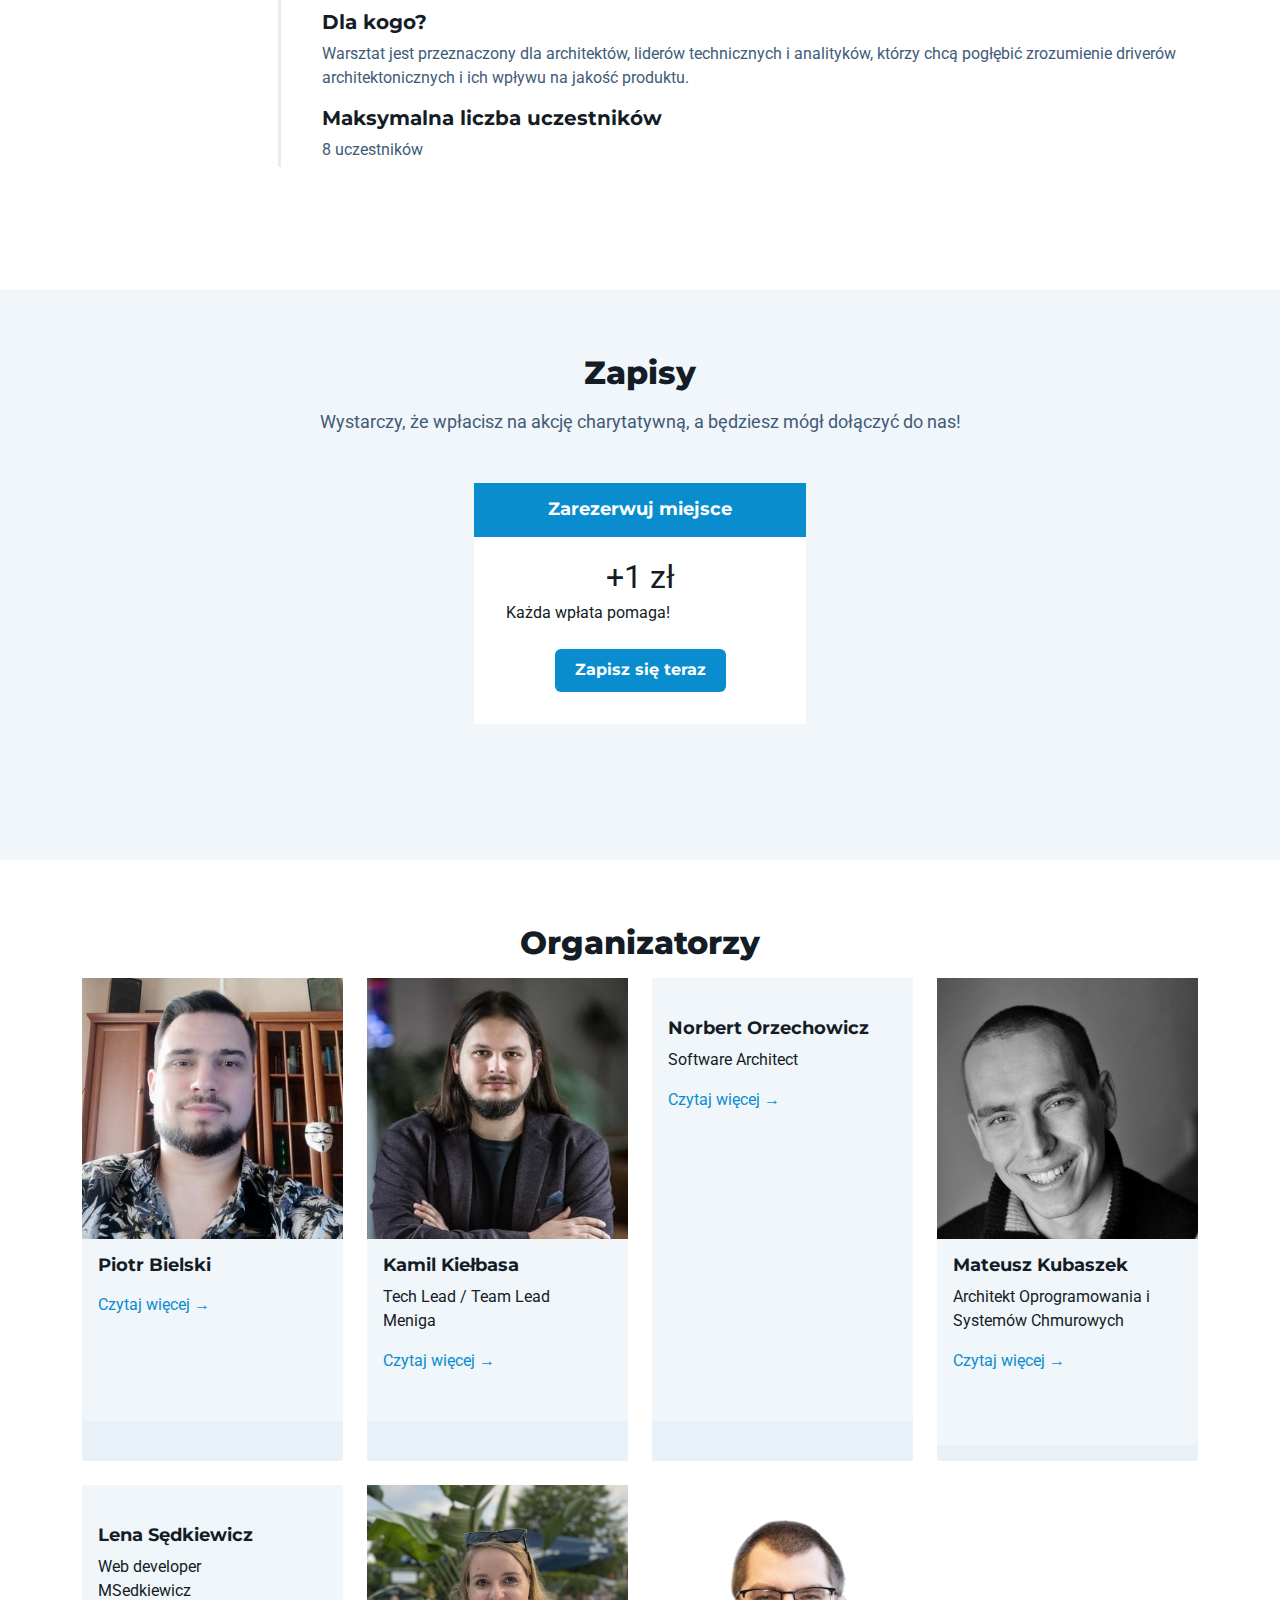
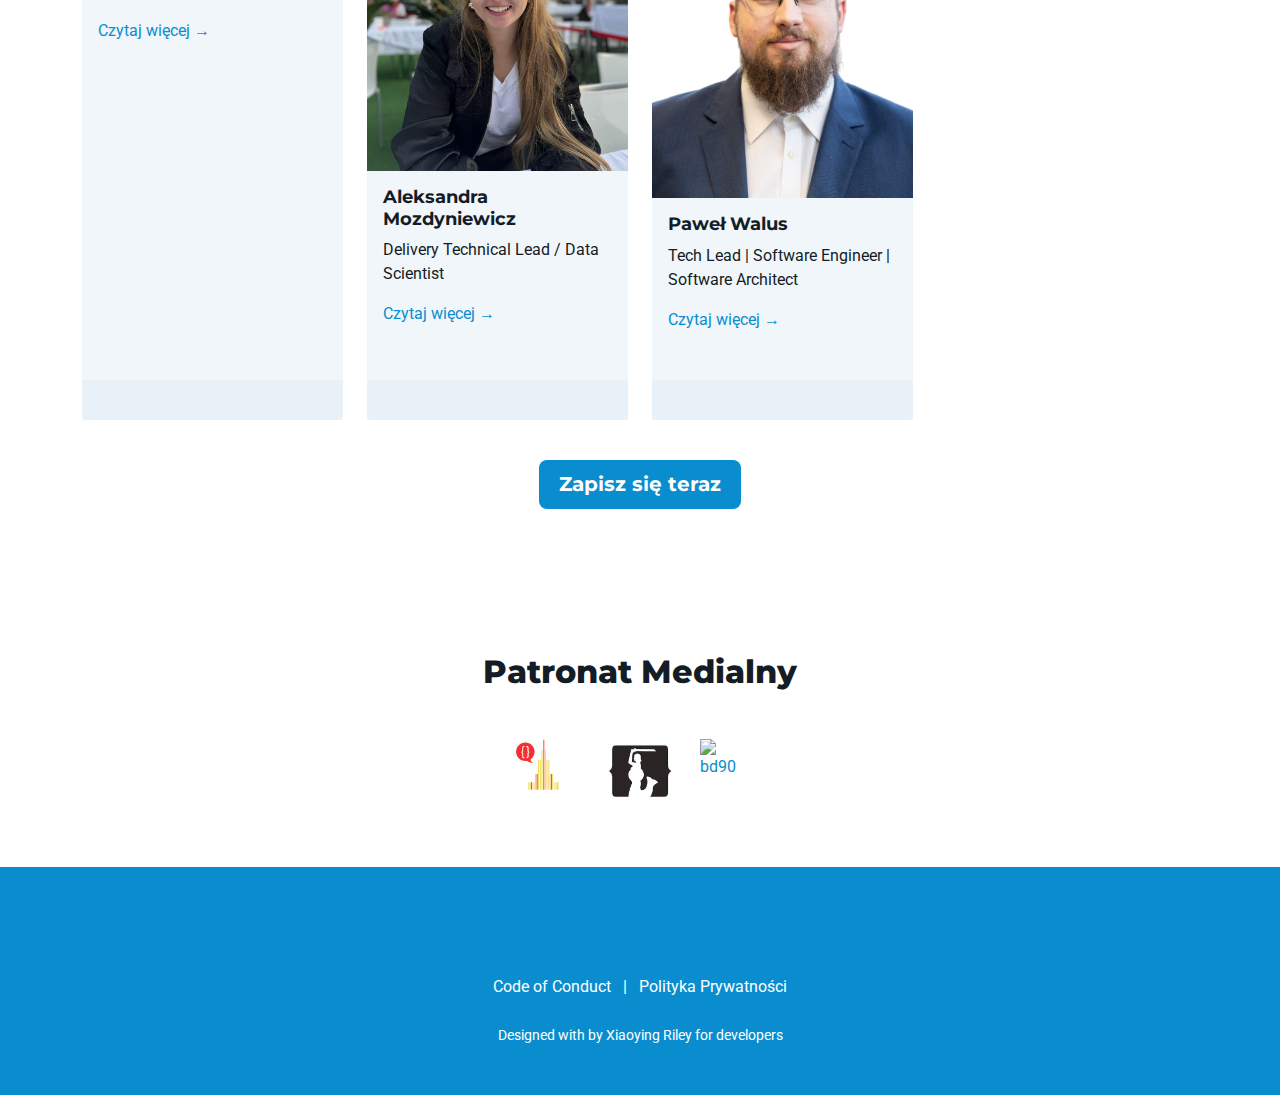
==== commit 3f2ec669: "feat: div" ====
--- a/index.html
+++ b/index.html
@@ -1262,7 +1262,7 @@
                         </div>
                         <!--//card-->
                     </div>
-                </div>
+
                 <div class="col-6 col-lg-3 mb-4">
                     <div class="card rounded-0">
                         <a href="#modal-speaker-101" data-bs-toggle="modal" data-bs-target="#modal-speaker-101"><img src="assets/images/speakers/olcia.jpg" class="card-img-top rounded-0" alt=""></a>
@@ -1307,6 +1307,7 @@
                     </div>
                     <!--//card-->
                 </div>
+            </div>
             </div>
                 <!--//row-->
                 <div class="speakers-cta text-center py-3"><a class="btn btn-primary btn-lg" href="https://docs.google.com/forms/d/e/1FAIpQLSeWtWe78b75ltNkxlzJ7hK_OrNbTj7BF53N20dAOKOcQBxLtA/viewform" target="_blank">Zapisz się teraz</a></div>
@@ -2262,44 +2263,44 @@
             <!--//modal-dialog-->
         </div>
         <!--//modal-->
-                <!-- Model: Olca -->
-                <div class="modal modal-speaker modal-speaker-101" id="modal-speaker-101" tabindex="-1" role="dialog" aria-labelledby="speaker-102-ModalLabel" aria-hidden="true">
-                    <div class="modal-dialog">
-                        <div class="modal-content">
-                            <div class="modal-header">
-                                <button type="button" class="btn-close" data-bs-dismiss="modal" aria-hidden="true">&times;</button>
-                                <h4 id="speaker-101-ModalLabel" class="modal-title sr-only">Aleksandra Mozdyniewicz</h4>
-                            </div>
-                            <div class="modal-body p-0">
-                                <div class="theme-bg-light p-5">
-                                    <div class="row">
-                                        <div class="col-12 col-md-auto text-center">
-                                            <img class="profile-image mb-3 mb-md-0 me-md-4 rounded-circle mx-auto" src="assets/images/speakers/olcia.jpg" alt="" />
-                                        </div>
-                                        <div class="col text-center text-md-start mx-auto">
-                                            <h2 class="name mb-2"></h2>
-                                            <div class="meta">Delivery Technical Lead / Data Scientist</div>
-                                            <ul class="social-list list-inline mb-0">
-                                                <li class="list-inline-item"><a href="https://www.linkedin.com/in/aleksandra-mozdyniewicz/"><i class="fa-brands fa-linkedin-in fa-fw"></i></a></li>
-                                                <li class="list-inline-item"><a  href="https://datachallenge.ai/"><i class="fa-solid fa-globe-pointer"></i></a></li>
-                                            </ul>
-                                            <!--//social-list-->
-                                        </div>
-                                        <!--//col-->
-                                    </div>
-                                    <!--//row-->
-                                </div>
-                                <div class="desc p-4 p-lg-5">
-                                    <p>Ekspertka w dostarczaniu oprogramowania, skoncentrowana na wykorzystaniu zaawansowanych technologii, aby zapewnić wysoką jakość produktów. 👑 Naturalna liderka z solidnym zapleczem technicznym i matematycznym, doskonała w pracy zespołowej i umiejętności wpływania na innych. 🚀 Pasjonatka innowacji oraz zastosowań ML/AI w rozwiązywaniu wyzwań biznesowych.</p>
-                                </div>
-                            </div>
-                            <!--//modal-body-->
-                        </div>
-                        <!--//modal-content-->
-                    </div>
-                    <!--//modal-dialog-->
-                </div>
-                <!--//modal-->
+        <!-- Model: Olca -->
+        <div class="modal modal-speaker modal-speaker-101" id="modal-speaker-101" tabindex="-1" role="dialog" aria-labelledby="speaker-102-ModalLabel" aria-hidden="true">
+            <div class="modal-dialog">
+                <div class="modal-content">
+                    <div class="modal-header">
+                        <button type="button" class="btn-close" data-bs-dismiss="modal" aria-hidden="true">&times;</button>
+                        <h4 id="speaker-101-ModalLabel" class="modal-title sr-only">Aleksandra Mozdyniewicz</h4>
+                    </div>
+                    <div class="modal-body p-0">
+                        <div class="theme-bg-light p-5">
+                            <div class="row">
+                                <div class="col-12 col-md-auto text-center">
+                                    <img class="profile-image mb-3 mb-md-0 me-md-4 rounded-circle mx-auto" src="assets/images/speakers/olcia.jpg" alt="" />
+                                </div>
+                                <div class="col text-center text-md-start mx-auto">
+                                    <h2 class="name mb-2"></h2>
+                                    <div class="meta">Delivery Technical Lead / Data Scientist</div>
+                                    <ul class="social-list list-inline mb-0">
+                                        <li class="list-inline-item"><a href="https://www.linkedin.com/in/aleksandra-mozdyniewicz/"><i class="fa-brands fa-linkedin-in fa-fw"></i></a></li>
+                                        <li class="list-inline-item"><a  href="https://datachallenge.ai/"><i class="fa-solid fa-globe-pointer"></i></a></li>
+                                    </ul>
+                                    <!--//social-list-->
+                                </div>
+                                <!--//col-->
+                            </div>
+                            <!--//row-->
+                        </div>
+                        <div class="desc p-4 p-lg-5">
+                            <p>Ekspertka w dostarczaniu oprogramowania, skoncentrowana na wykorzystaniu zaawansowanych technologii, aby zapewnić wysoką jakość produktów. 👑 Naturalna liderka z solidnym zapleczem technicznym i matematycznym, doskonała w pracy zespołowej i umiejętności wpływania na innych. 🚀 Pasjonatka innowacji oraz zastosowań ML/AI w rozwiązywaniu wyzwań biznesowych.</p>
+                        </div>
+                    </div>
+                    <!--//modal-body-->
+                </div>
+                <!--//modal-content-->
+            </div>
+            <!--//modal-dialog-->
+        </div>
+        <!--//modal-->
                         <!-- Model: Pawel -->
         <div class="modal modal-speaker modal-speaker-102" id="modal-speaker-102" tabindex="-1" role="dialog" aria-labelledby="speaker-102-ModalLabel" aria-hidden="true">
             <div class="modal-dialog">
